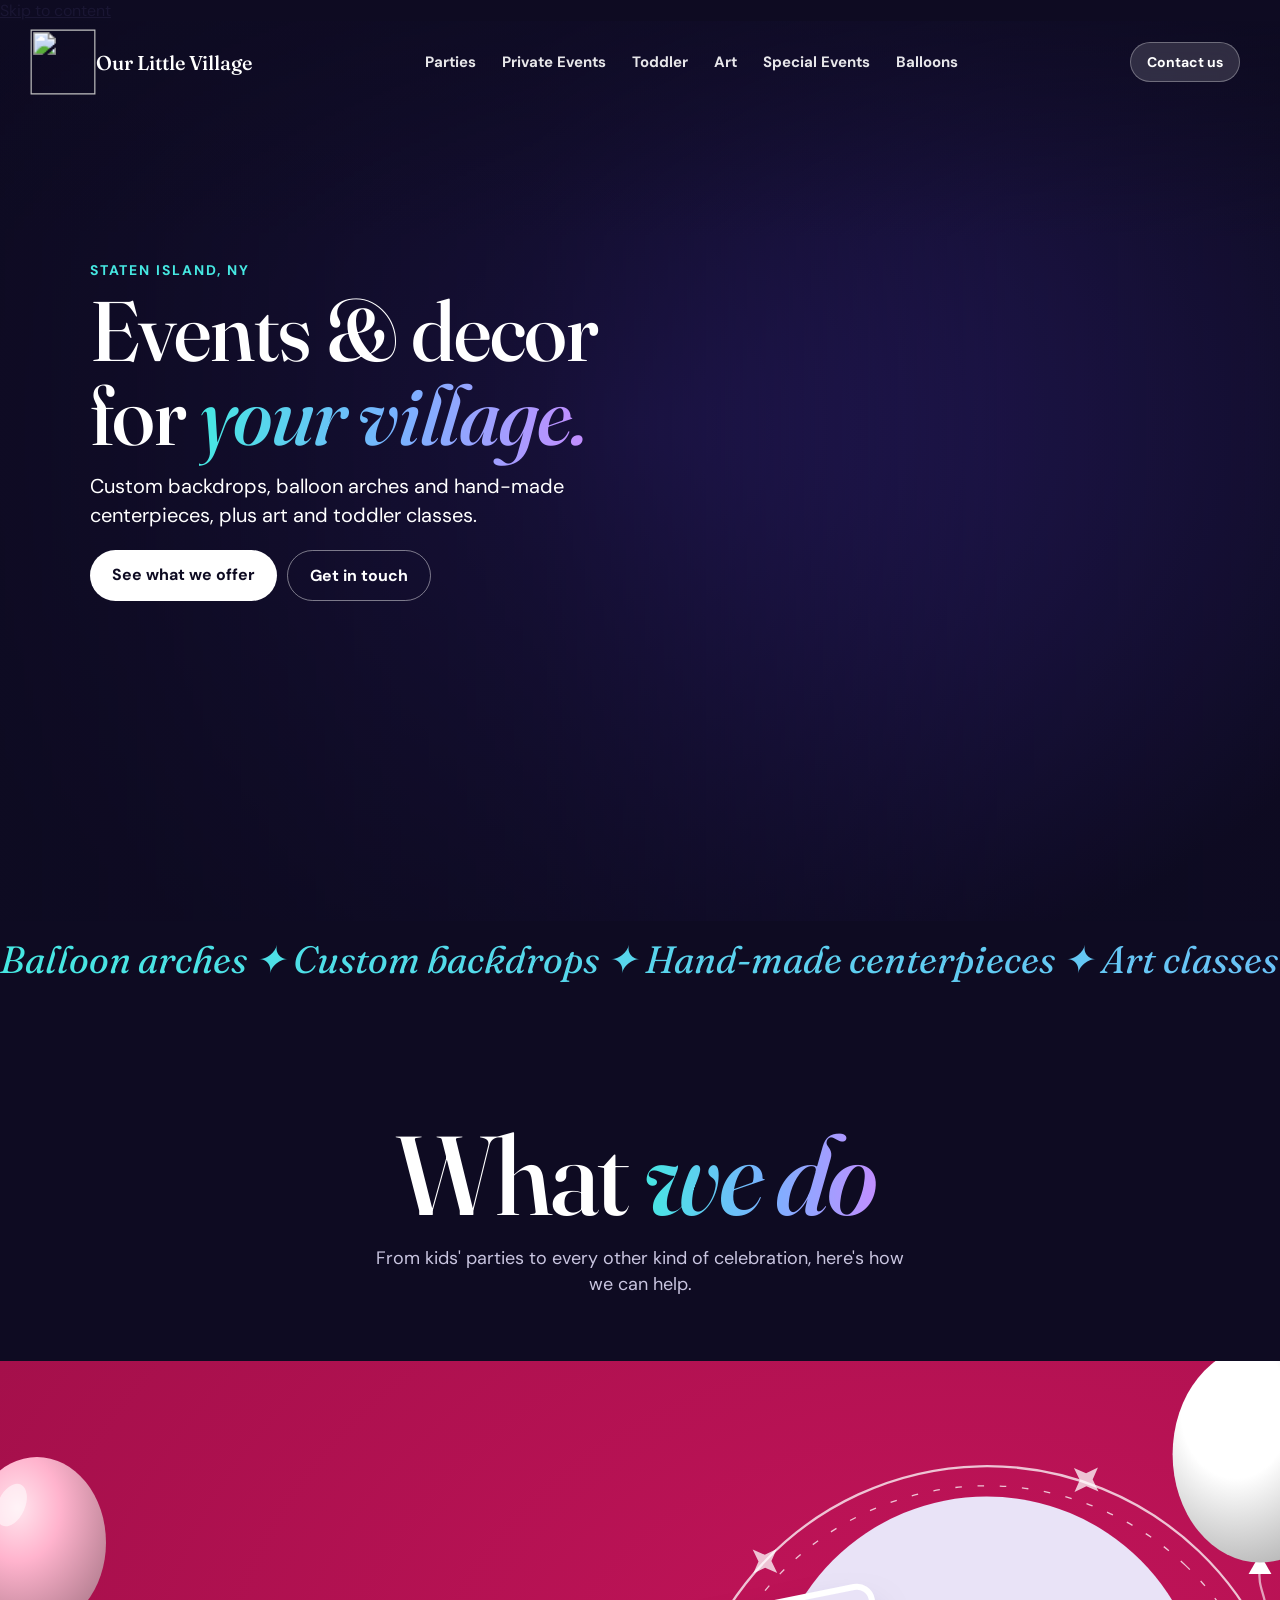
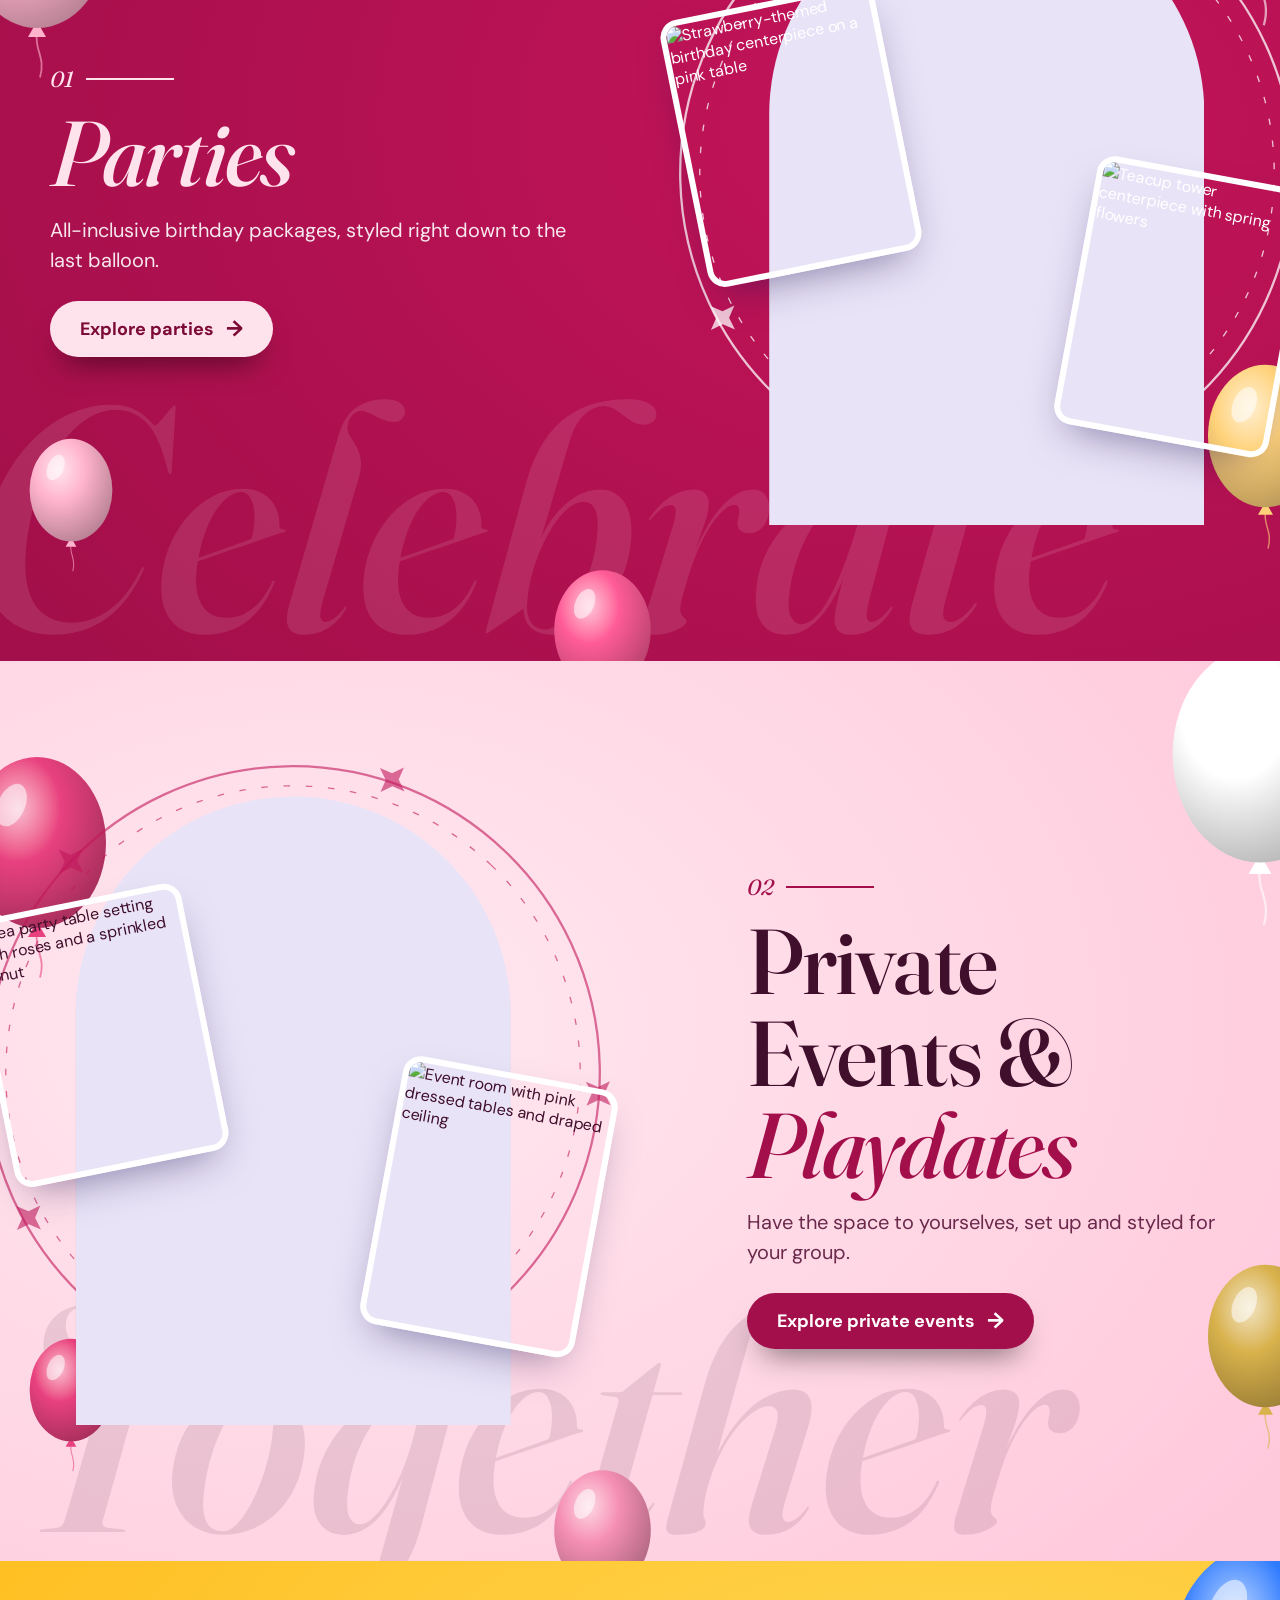
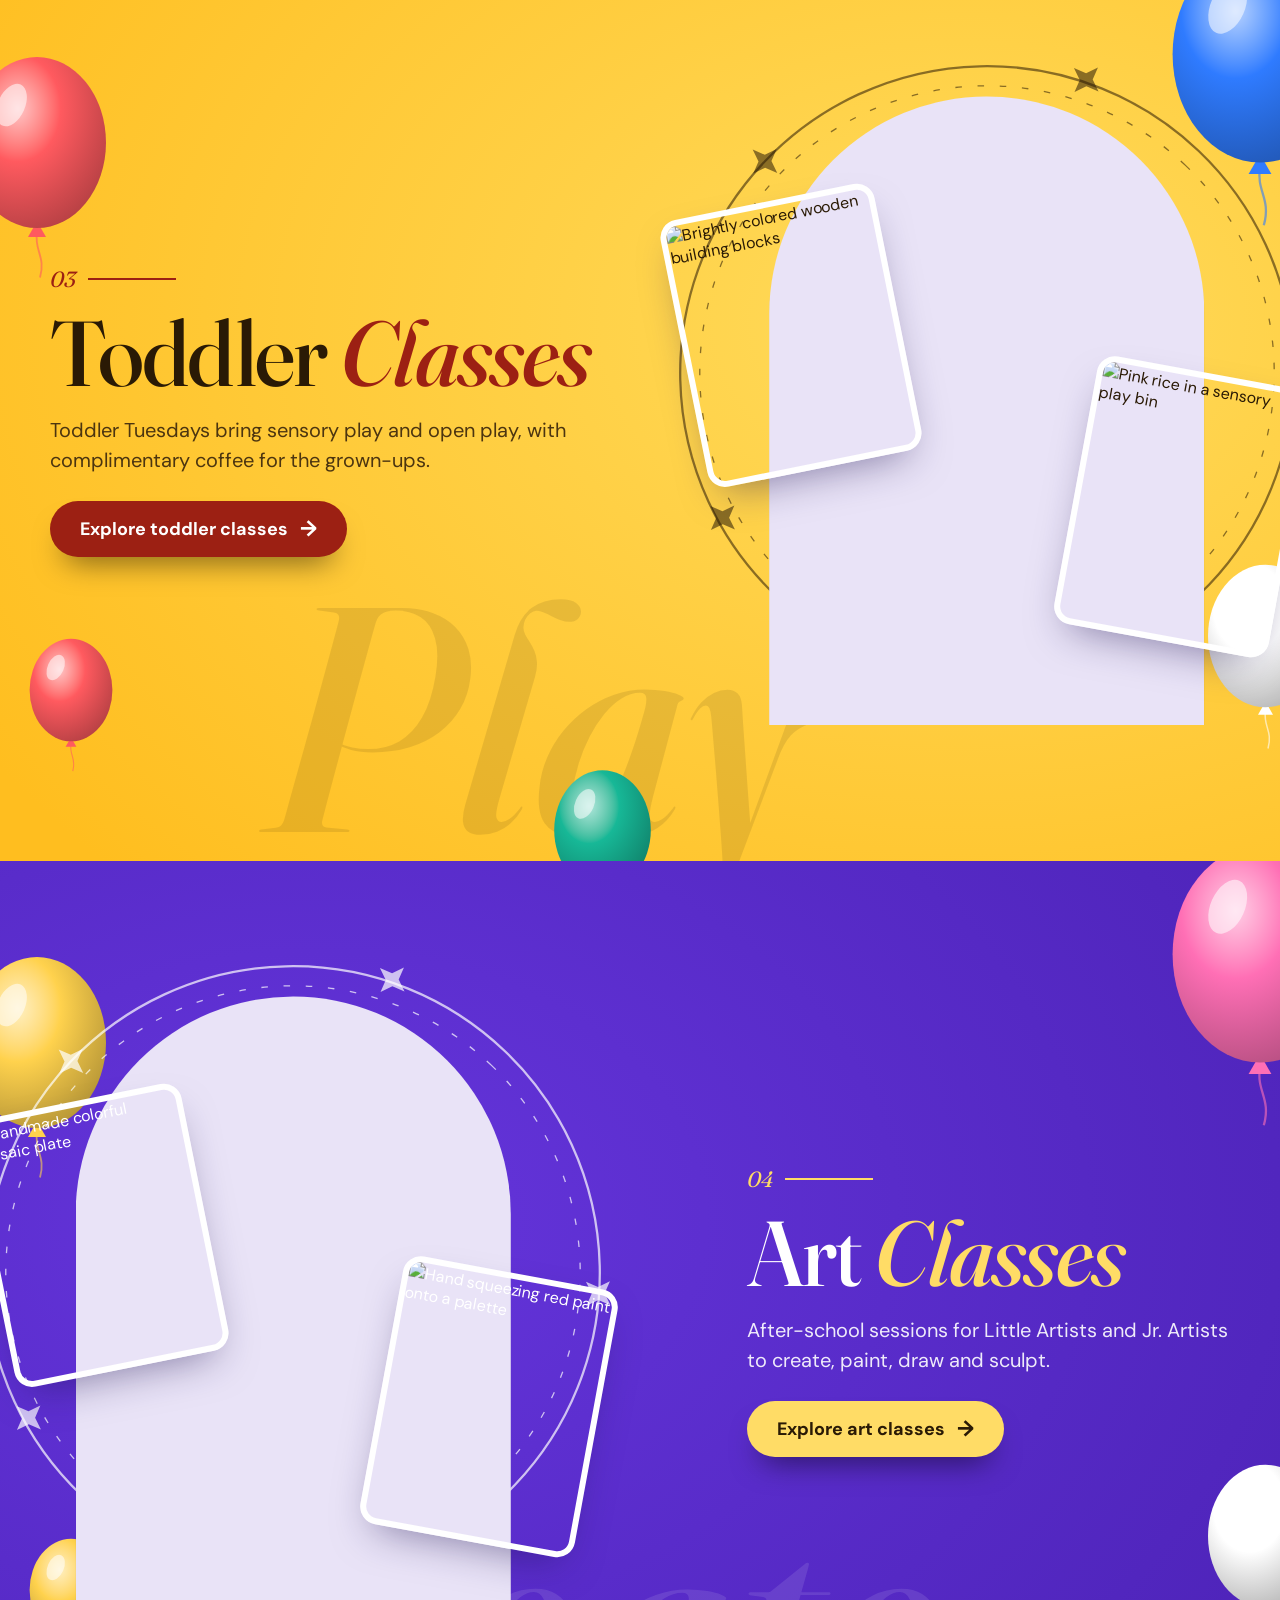
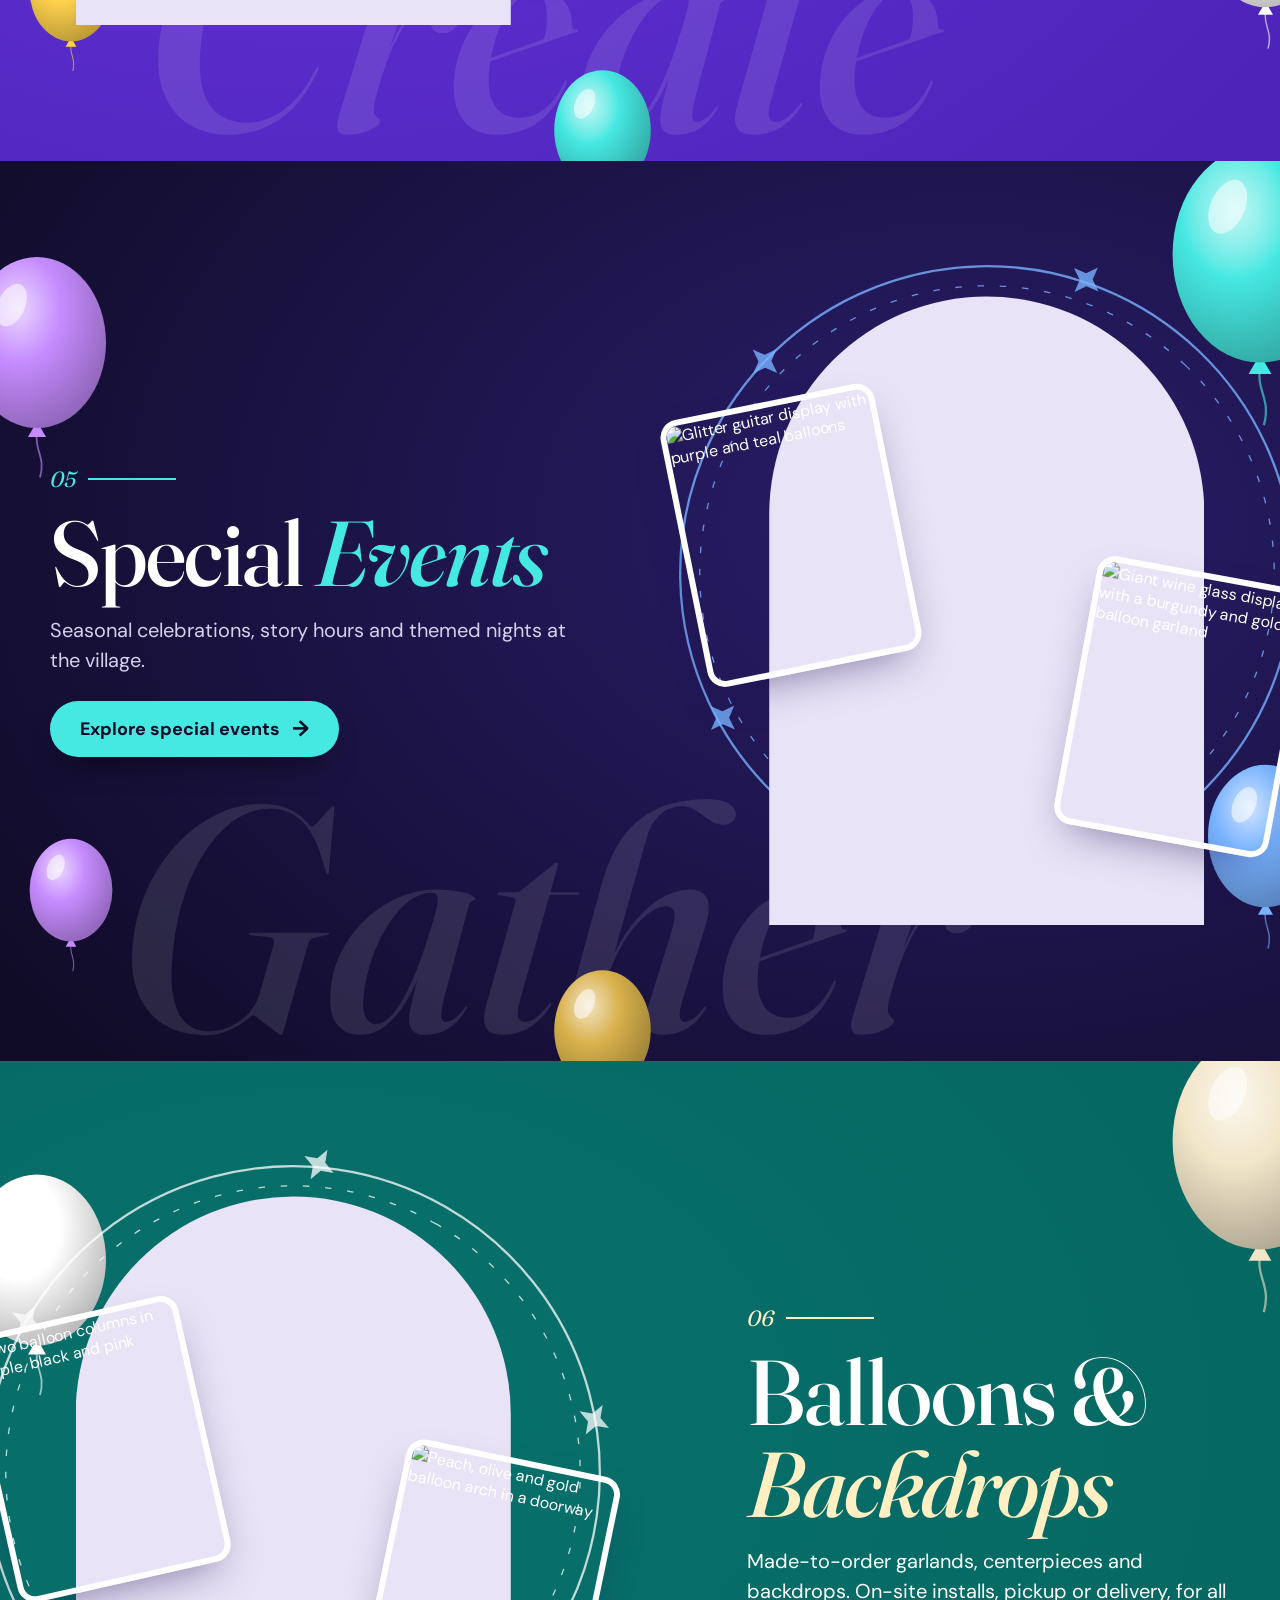
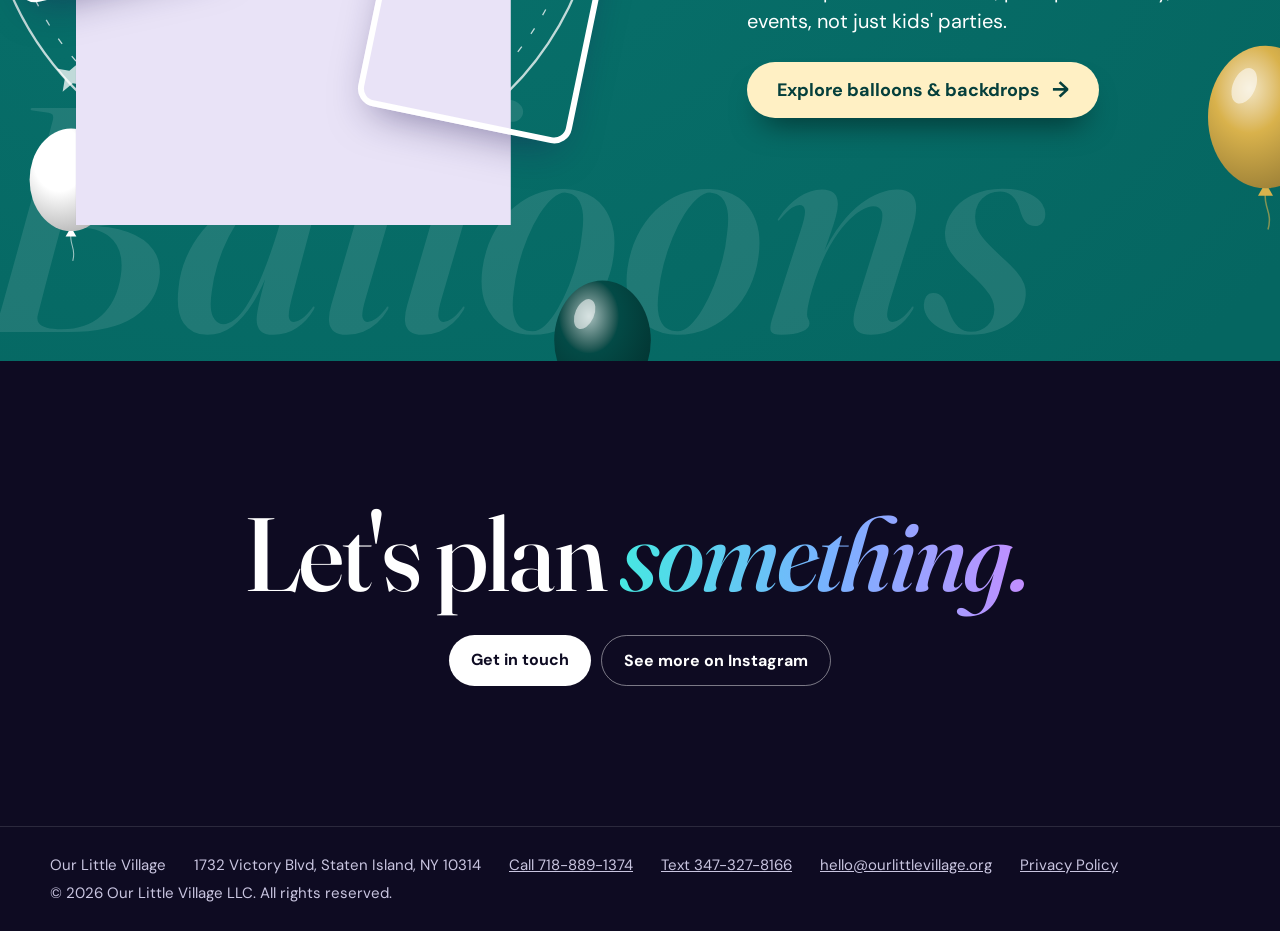
==== index.html @ 56aa709c "Add files via upload" ====
<!doctype html>
<html lang="en">
<head>
<meta charset="utf-8">
<meta name="robots" content="noindex, nofollow">
<meta name="viewport" content="width=device-width, initial-scale=1">
<title>Our Little Village | Events, Balloons &amp; Classes in Staten Island</title>
<meta name="description" content="Events and decor for your village: custom backdrops, balloon arches, hand-made centerpieces, plus art and toddler classes in Staten Island, NY.">
<link rel="preconnect" href="https://fonts.googleapis.com">
<link rel="preconnect" href="https://fonts.gstatic.com" crossorigin>
<link href="https://fonts.googleapis.com/css2?family=Fraunces:ital,opsz,wght,SOFT,WONK@0,9..144,300..800,0..100,0..1;1,9..144,300..800,0..100,0..1&family=DM+Sans:opsz,wght@9..40,400;9..40,500;9..40,700&display=swap" rel="stylesheet">
<link rel="preload" as="image" href="assets/slides/playroom.jpg">
<style>
:root{
  --ink:#0e0b22; --ink-2:#1b1540; --paper:#faf8ff; --text:#1a1633; --muted:#5d5878;
  --teal:#46e8e2; --blue:#78b2ff; --violet:#c68cff; --line:#e4dff2;
  --display:"Fraunces",Georgia,serif;
  --body:"DM Sans",system-ui,sans-serif;
  --grad:linear-gradient(90deg,var(--teal),var(--blue) 50%,var(--violet));
  --grad-deep:linear-gradient(90deg,#10a7a2,#3f78e0 50%,#8b46e8);
  --ease:cubic-bezier(.22,.8,.24,1);
}
*{box-sizing:border-box;margin:0}
html{scroll-behavior:smooth}
body{background:var(--ink);color:var(--text);font-family:var(--body);-webkit-font-smoothing:antialiased}
body.playing{overflow:hidden}
a{color:inherit}

.hero{position:relative;height:100svh;min-height:560px;overflow:hidden;background:radial-gradient(90% 90% at 50% 45%,#2a1d6b 0%,var(--ink) 72%);color:#fff}
.media{position:absolute;inset:0;overflow:hidden}
.media img,.media video{position:absolute;inset:0;width:100%;height:100%;object-fit:cover}
.media .slide{opacity:0;object-position:50% var(--pos,50%);transform:scale(1.02);transition:opacity 1.5s ease}
.media .slide.on{opacity:1}
.stage-site .slide.on,.stage-site .slide.out{animation:drift 9s ease-out forwards}
@keyframes drift{from{transform:scale(1.02)}to{transform:scale(1.1)}}
#film{transition:opacity 1.2s ease}
.stage-site #film{opacity:0}
.scrim{position:absolute;inset:0;opacity:0;transition:opacity 1.1s ease;background:linear-gradient(180deg,rgba(14,11,34,.45) 0%,rgba(14,11,34,.28) 34%,rgba(14,11,34,.92) 100%);pointer-events:none}

.name{position:absolute;inset:0;display:grid;place-items:center;text-align:center;padding:0 16px;font:italic 500 clamp(46px,12.5vw,112px)/1.02 var(--display);font-variation-settings:"SOFT" 0,"WONK" 1;text-shadow:0 4px 32px rgba(14,11,34,.65);pointer-events:none;transition:opacity .32s ease,filter .32s ease}
.name span{display:inline-block;opacity:0;transform:translateY(.22em);filter:blur(10px)}
.name b{font-weight:inherit;display:inline-block;white-space:nowrap;margin:0 .13em}
.stage-name .name span{opacity:1;transform:none;filter:blur(0);transition:opacity .34s ease,transform .5s var(--ease),filter .4s ease;transition-delay:calc(var(--i)*38ms)}

.nav{position:absolute;z-index:3;top:0;left:0;right:0;display:flex;align-items:center;justify-content:space-between;gap:16px;padding:14px 16px;opacity:0;transform:translateY(-14px);transition:opacity .8s ease .15s,transform .8s var(--ease) .15s}
.brand{display:flex;align-items:center;gap:10px;text-decoration:none;font:500 20px var(--display)}
.brand img{width:46px;height:46px;object-fit:contain;transform:scale(1.42)}
.nav ul{display:none;list-style:none;padding:0;gap:26px;font-weight:700;font-size:15px}
.nav li a{text-decoration:none;opacity:.9}
.nav li a:hover{opacity:1;color:var(--teal)}
.call{flex:none;padding:10px 16px;border-radius:999px;background:rgba(255,255,255,.14);border:1px solid rgba(255,255,255,.3);font-weight:700;font-size:14px;text-decoration:none;backdrop-filter:blur(8px)}

.nav-end{display:flex;gap:8px;align-items:center}
.menu summary{list-style:none;cursor:pointer;padding:10px 16px;border-radius:999px;border:1px solid rgba(255,255,255,.3);font-weight:700;font-size:14px;backdrop-filter:blur(8px)}
.menu summary::-webkit-details-marker{display:none}
.menu .panel{position:absolute;left:16px;right:16px;top:70px;display:grid;background:#191339;border:1px solid rgba(255,255,255,.16);border-radius:18px;padding:8px;box-shadow:0 24px 50px -18px #000}
.menu .panel a{padding:13px 14px;text-decoration:none;font:500 20px var(--display)}
.ch[data-clip=parties]{--morefg:#7c0a37}.ch[data-clip=private]{--morefg:#fff}.ch[data-clip=toddler]{--morefg:#fff}.ch[data-clip=art]{--morefg:#2a1a05}.ch[data-clip=special]{--morefg:#100c28}.ch[data-clip=balloons]{--morefg:#053f3c}
.ch-text>.more{display:inline-flex;align-items:center;gap:12px;margin-top:26px;padding:17px 30px;border-radius:999px;background:var(--em);color:var(--morefg);font:700 18px/1 var(--body);text-decoration:none;box-shadow:0 18px 30px -14px rgba(0,0,0,.55);transition:opacity .8s ease,transform 1s var(--ease),translate .3s var(--ease),box-shadow .3s ease}
.ch.in .ch-text>.more{transition-delay:.3s,.3s,0s,0s}
.more::after{content:"\2192";font-size:22px;line-height:1;transition:transform .3s var(--ease)}
.ch-text>.more:hover,.ch-text>.more:focus-visible{translate:0 -4px;box-shadow:0 26px 36px -14px rgba(0,0,0,.65)}
.more:hover::after,.more:focus-visible::after{transform:translateX(7px)}
.more:focus-visible{outline:3px solid var(--fg);outline-offset:3px}
@media (max-width:899px){.bal{scale:.62;transform-origin:top left}.bal.extra{display:none}}
.copy{position:absolute;z-index:2;left:16px;right:16px;bottom:max(66px,env(safe-area-inset-bottom));pointer-events:none}
.copy>*{opacity:0;transform:translateY(16px);filter:blur(14px)}
.eyebrow{font-weight:700;font-size:14px;letter-spacing:.14em;text-transform:uppercase;color:var(--teal)}
h1{font:500 clamp(46px,13vw,92px)/1 var(--display);font-variation-settings:"SOFT" 0,"WONK" 1;letter-spacing:-.015em;margin:10px 0 14px}
h1 em{font-style:italic;background:var(--grad);-webkit-background-clip:text;background-clip:text;color:transparent;padding-right:.08em}
.lede{font-size:18px;line-height:1.45;max-width:30em}
.cta{display:flex;flex-wrap:wrap;gap:10px;margin-top:20px}
.btn{display:inline-block;padding:14px 22px;border-radius:999px;font-weight:700;text-decoration:none;font-size:16px}
.btn.main{background:#fff;color:var(--ink)}
.btn.alt{border:1px solid rgba(255,255,255,.45)}

.skip{position:absolute;z-index:4;right:16px;bottom:18px;padding:9px 16px;border:1px solid rgba(255,255,255,.5);border-radius:999px;background:rgba(14,11,34,.45);color:#fff;font:700 13px var(--body);cursor:pointer;backdrop-filter:blur(8px);transition:opacity .4s}

.stage-site .scrim{opacity:1}
.stage-site .name{opacity:0;filter:blur(12px)}
.stage-site .nav{opacity:1;transform:none}
.stage-site .copy{pointer-events:auto}
.stage-site .copy>*{opacity:1;transform:none;filter:blur(0);transition:opacity .75s ease,transform .9s var(--ease),filter .8s ease}
.stage-site .copy>:nth-child(1){transition-delay:.25s}.stage-site .copy>:nth-child(2){transition-delay:.38s}
.stage-site .copy>:nth-child(3){transition-delay:.56s}.stage-site .copy>:nth-child(4){transition-delay:.7s}
.stage-site .skip{opacity:0;pointer-events:none}
.instant *{transition:none!important}

.offer{background:var(--ink);overflow:hidden}
.wrap{max-width:1180px;margin:0 auto}
.ticker{background:var(--ink);padding:16px 0;overflow:hidden;white-space:nowrap}
.ticker div{display:inline-block;font:italic 400 clamp(24px,3.4vw,38px)/1.2 var(--display);background:var(--grad);-webkit-background-clip:text;background-clip:text;color:transparent;animation:tick 34s linear infinite;padding-right:.1em}
@keyframes tick{to{transform:translateX(-50%)}}
.offer-head{padding:76px 16px 64px;text-align:center;color:#fff}
.offer-head h2{font:500 clamp(52px,10vw,112px)/1 var(--display);font-variation-settings:"SOFT" 0,"WONK" 1;letter-spacing:-.02em}
.offer-head h2 em{font-style:italic;background:var(--grad);-webkit-background-clip:text;background-clip:text;color:transparent;padding-right:.08em}
.offer-head p{margin:14px auto 0;color:#c9c5e0;font-size:18px;max-width:30em;line-height:1.45}

.ch{--p:0;position:relative;overflow:hidden;display:grid;gap:44px;align-items:center;padding:72px 16px 84px;background:var(--bg);color:var(--fg)}
.ch[data-clip=parties]{--bg:radial-gradient(90% 90% at 75% 40%,#c4145a 0%,#a30f4a 100%);--fg:#fff;--sub:rgba(255,255,255,.9);--em:#ffe3ec;--ring:rgba(255,255,255,.75)}
.ch[data-clip=private]{--bg:radial-gradient(90% 90% at 25% 40%,#ffe9f0 0%,#ffc9dc 100%);--fg:#3f0f2c;--sub:#6b2a4c;--em:#a30f4a;--ring:rgba(194,24,91,.6)}
.ch[data-clip=toddler]{--bg:radial-gradient(90% 90% at 75% 40%,#ffdb5c 0%,#ffbe1f 100%);--fg:#2a1a05;--sub:#4c3510;--em:#9c2013;--ring:rgba(42,26,5,.55)}
.ch[data-clip=art]{--bg:radial-gradient(90% 90% at 25% 40%,#6535dc 0%,#4d23b8 100%);--fg:#fff;--sub:rgba(255,255,255,.9);--em:#ffdc66;--ring:rgba(255,255,255,.7)}
.ch[data-clip=special]{--bg:radial-gradient(90% 90% at 75% 40%,#2a1d6b 0%,#100c28 100%);--fg:#fff;--sub:#d6d2ec;--em:#46e8e2;--ring:rgba(120,178,255,.8)}
.ch[data-clip=balloons]{--bg:radial-gradient(90% 90% at 25% 40%,#08716c 0%,#056661 100%);--fg:#fff;--sub:#fff;--em:#fff0c4;--ring:rgba(255,255,255,.75)}
.ghost{position:absolute;left:50%;top:84%;font:italic 500 clamp(130px,25vw,400px)/1 var(--display);font-variation-settings:"SOFT" 0,"WONK" 1;white-space:nowrap;color:var(--fg);opacity:.1;transform:translate(calc(-50% + var(--p)*16vw),-50%);pointer-events:none}
.bal{position:absolute;left:calc(var(--x)*1%);top:calc(var(--y)*1%);width:calc(var(--s)*1px);transform:translateY(calc(var(--p)*var(--v)*1px));pointer-events:none}
.bal svg{display:block;width:100%;overflow:visible;animation:bob 5.5s ease-in-out infinite alternate;animation-delay:var(--d)}
@keyframes bob{from{transform:translateY(-9px) rotate(-3deg)}to{transform:translateY(11px) rotate(3deg)}}
.ch-text,.ch-media{z-index:1}
.ch-text{position:relative}
.ch-text>*{opacity:0;transform:translateY(28px);transition:opacity .8s ease,transform 1s var(--ease)}
.ch-text>:nth-child(2){transition-delay:.1s}.ch-text>:nth-child(3){transition-delay:.2s}.ch-text>:nth-child(4){transition-delay:.3s}
.ch.in .ch-text>*{opacity:1;transform:none}
.num{display:flex;align-items:center;gap:12px;font:italic 400 22px var(--display);color:var(--em)}
.num::after{content:"";height:2px;width:0;background:var(--em);transition:width 1.1s var(--ease) .25s}
.ch.in .num::after{width:88px}
.ch h3{font:500 clamp(46px,7.4vw,92px)/1 var(--display);font-variation-settings:"SOFT" 0,"WONK" 1;letter-spacing:-.02em;margin:14px 0 16px}
.ch h3 em{font-style:italic;color:var(--em);padding-right:.08em}
.ch p{color:var(--sub);font-size:20px;line-height:1.5;max-width:26em}

.ch-media{position:relative;width:min(66vw,400px);aspect-ratio:9/13;margin:0 auto}
.orbit{color:var(--ring);position:absolute;left:50%;top:44%;width:150%;aspect-ratio:1;overflow:visible;opacity:0;transform:translate(-50%,-50%) rotate(calc(var(--p)*95deg));transition:opacity 1s ease .2s}
.ch.in .orbit{opacity:1}
.arch{position:absolute;inset:0;overflow:hidden;background:#e9e3f7;clip-path:inset(100% 0 0 0 round 999px 999px 0 0);transition:clip-path 1.15s var(--ease);box-shadow:0 30px 60px -28px rgba(50,30,120,.45)}
.ch.in .arch{clip-path:inset(0 0 0 0 round 999px 999px 0 0)}
.arch video{width:100%;height:100%;object-fit:cover;display:block;transform:scale(calc(1.1 + var(--p)*.08))}
.float{position:absolute;z-index:2;width:50%;aspect-ratio:4/5;object-fit:cover;border:6px solid #fff;border-radius:18px;box-shadow:0 18px 40px -16px rgba(30,20,80,.5);opacity:0;scale:.82;transition:opacity .7s ease .3s,scale .9s var(--ease) .3s}
.ch.in .float{opacity:1;scale:1}
.float.a{left:-20%;top:9%;transform:translateY(calc(var(--p)*-95px)) rotate(calc(-7deg + var(--p)*9deg))}
.float.b{right:-20%;bottom:5%;transform:translateY(calc(var(--p)*105px)) rotate(calc(6deg - var(--p)*9deg))}

.closing{background:var(--ink);color:#fff;text-align:center;padding:96px 16px}
.closing h2{font:500 clamp(48px,9vw,104px)/1.02 var(--display);font-variation-settings:"SOFT" 0,"WONK" 1;letter-spacing:-.02em}
.closing em{font-style:italic;background:var(--grad);-webkit-background-clip:text;background-clip:text;color:transparent;padding-right:.08em}
.closing .cta{justify-content:center;margin-top:28px}
footer{background:var(--ink);border-top:1px solid rgba(255,255,255,.12);color:#c9c5e0;padding:28px 16px;font-size:15px}
footer .wrap{display:flex;flex-wrap:wrap;gap:8px 28px}

@media (min-width:900px){
  .scrim{background:linear-gradient(180deg,rgba(14,11,34,.55) 0%,rgba(14,11,34,0) 24%),linear-gradient(90deg,rgba(14,11,34,.9) 0%,rgba(14,11,34,.68) 42%,rgba(14,11,34,.2) 78%,rgba(14,11,34,.12) 100%)}
  .nav{padding:18px 40px}
  .nav ul{display:flex}
  .menu{display:none}
  .copy{left:clamp(40px,7vw,120px);right:auto;bottom:auto;top:50%;margin-top:-210px;width:min(46vw,620px)}
  h1{font-size:clamp(64px,6.6vw,104px)}
  .lede{font-size:20px}
  .skip{right:32px;bottom:26px}
  .offer-head{padding-top:120px}
  .ch{grid-template-columns:1fr 1fr;gap:60px;padding:clamp(80px,11vh,130px) max(40px,calc((100vw - 1180px)/2));min-height:100vh}
  .ch:nth-of-type(even) .ch-media{order:-1;justify-self:start;margin-left:2vw;margin-right:0}
  .ch:nth-of-type(even) .ch-text{padding-left:6vw}
  .ch-media{width:min(34vw,480px);justify-self:end;margin-right:2vw;margin-left:0}
  .closing{padding:140px 40px}
  footer{padding:28px 40px}
}
@media (prefers-reduced-motion:reduce){
  html{scroll-behavior:auto}
  .ticker div{animation:none}
  .stage-site .slide.on,.stage-site .slide.out{animation:none}
  .bal svg{animation:none}
  .ch-text>*,.num::after,.orbit,.arch,.float{transition:none}
}
</style>
<link rel="stylesheet" href="assets/access.css">
</head>
<body class="playing">
<a class="skip-link" href="#content">Skip to content</a>
<section class="hero" id="top">
  <div class="media">
    <img class="slide on" style="--pos:44.6%" src="assets/slides/playroom.jpg" alt="The playroom at Our Little Village, with a painted sky mural, playhouse and green turf">
    <video id="film" muted playsinline preload="auto"></video>
  </div>
  <div class="scrim"></div>
  <div class="name" id="name" aria-hidden="true"></div>
  <nav class="nav" aria-label="Main">
    <a class="brand" href="#top"><img src="assets/logo.png" alt=""><span>Our Little Village</span></a>
    <ul>
      <li><a href="parties.html">Parties</a></li>
      <li><a href="private-events.html">Private Events</a></li>
      <li><a href="toddler-classes.html">Toddler</a></li>
      <li><a href="art-classes.html">Art</a></li>
      <li><a href="special-events.html">Special Events</a></li>
      <li><a href="balloons-backdrops.html">Balloons</a></li>
    </ul>
    <div class="nav-end">
      <details class="menu"><summary>Menu</summary><div class="panel"><a href="parties.html">Parties</a><a href="private-events.html">Private Events</a><a href="toddler-classes.html">Toddler</a><a href="art-classes.html">Art</a><a href="special-events.html">Special Events</a><a href="balloons-backdrops.html">Balloons</a><a href="contact.html">Contact</a></div></details>
      <a class="call" href="contact.html">Contact us</a>
    </div>
  </nav>
  <div class="copy" id="content" tabindex="-1">
    <p class="eyebrow">Staten Island, NY</p>
    <h1>Events &amp; decor for <em>your village.</em></h1>
    <p class="lede">Custom backdrops, balloon arches and hand-made centerpieces, plus art and toddler classes.</p>
    <div class="cta"><a class="btn main" href="#offer">See what we offer</a><a class="btn alt" href="contact.html">Get in touch</a></div>
  </div>
  <button class="skip" id="skip" type="button">Skip intro</button>
</section>

<main class="offer" id="offer">
  <div class="ticker" aria-hidden="true"><div>Balloon arches &#10022; Custom backdrops &#10022; Hand-made centerpieces &#10022; Art classes &#10022; Toddler classes &#10022; Parties &#10022; Balloon arches &#10022; Custom backdrops &#10022; Hand-made centerpieces &#10022; Art classes &#10022; Toddler classes &#10022; Parties &#10022;&nbsp;</div></div>
  <header class="offer-head"><h2>What <em>we do</em></h2><p>From kids' parties to every other kind of celebration, here's how we can help.</p></header>

  <article class="ch" data-clip="parties">
    <div class="ch-text"><span class="num">01</span><h3><em>Parties</em></h3><p>All-inclusive birthday packages, styled right down to the last balloon.</p><a class="more" href="parties.html">Explore parties</a></div>
    <div class="ch-media"><div class="arch"></div>
      <img class="float a" loading="lazy" src="assets/work/parties-a.jpg" alt="Strawberry-themed birthday centerpiece on a pink table">
      <img class="float b" loading="lazy" src="assets/work/parties-b.jpg" alt="Teacup tower centerpiece with spring flowers"></div>
  </article>
  <article class="ch" data-clip="private">
    <div class="ch-text"><span class="num">02</span><h3>Private Events &amp; <em>Playdates</em></h3><p>Have the space to yourselves, set up and styled for your group.</p><a class="more" href="private-events.html">Explore private events</a></div>
    <div class="ch-media"><div class="arch"></div>
      <img class="float a" loading="lazy" src="assets/work/private-a.jpg" alt="Tea party table setting with roses and a sprinkled donut">
      <img class="float b" loading="lazy" src="assets/work/private-b.jpg" alt="Event room with pink dressed tables and draped ceiling"></div>
  </article>
  <article class="ch" data-clip="toddler">
    <div class="ch-text"><span class="num">03</span><h3>Toddler <em>Classes</em></h3><p>Toddler Tuesdays bring sensory play and open play, with complimentary coffee for the grown-ups.</p><a class="more" href="toddler-classes.html">Explore toddler classes</a></div>
    <div class="ch-media"><div class="arch"></div>
      <img class="float a" loading="lazy" src="assets/work/toddler-a.jpg" alt="Brightly colored wooden building blocks">
      <img class="float b" loading="lazy" src="assets/work/toddler-b.jpg" alt="Pink rice in a sensory play bin"></div>
  </article>
  <article class="ch" data-clip="art">
    <div class="ch-text"><span class="num">04</span><h3>Art <em>Classes</em></h3><p>After-school sessions for Little Artists and Jr. Artists to create, paint, draw and sculpt.</p><a class="more" href="art-classes.html">Explore art classes</a></div>
    <div class="ch-media"><div class="arch"></div>
      <img class="float a" loading="lazy" src="assets/work/art-a.jpg" alt="Handmade colorful mosaic plate">
      <img class="float b" loading="lazy" src="assets/work/art-b.jpg" alt="Hand squeezing red paint onto a palette"></div>
  </article>
  <article class="ch" data-clip="special">
    <div class="ch-text"><span class="num">05</span><h3>Special <em>Events</em></h3><p>Seasonal celebrations, story hours and themed nights at the village.</p><a class="more" href="special-events.html">Explore special events</a></div>
    <div class="ch-media"><div class="arch"></div>
      <img class="float a" loading="lazy" src="assets/work/special-a.jpg" alt="Glitter guitar display with purple and teal balloons">
      <img class="float b" loading="lazy" src="assets/work/special-b.jpg" alt="Giant wine glass display with a burgundy and gold balloon garland"></div>
  </article>
  <article class="ch" data-clip="balloons">
    <div class="ch-text"><span class="num">06</span><h3>Balloons &amp; <em>Backdrops</em></h3><p>Made-to-order garlands, centerpieces and backdrops. On-site installs, pickup or delivery, for all events, not just kids' parties.</p><a class="more" href="balloons-backdrops.html">Explore balloons &amp; backdrops</a></div>
    <div class="ch-media"><div class="arch"></div>
      <img class="float a" loading="lazy" src="assets/work/balloons-a.jpg" alt="Two balloon columns in purple, black and pink">
      <img class="float b" loading="lazy" src="assets/work/balloons-b.jpg" alt="Peach, olive and gold balloon arch in a doorway"></div>
  </article>

  <section class="closing"><h2>Let's plan <em>something.</em></h2><div class="cta"><a class="btn main" href="contact.html">Get in touch</a><a class="btn alt" href="https://www.instagram.com/ourlittlevillage.llc/">See more on Instagram</a></div></section>
</main>
<footer><div class="wrap"><span>Our Little Village</span><span>1732 Victory Blvd, Staten Island, NY 10314</span><a href="tel:+17188891374">Call 718-889-1374</a><a href="sms:+13473278166">Text 347-327-8166</a><a href="mailto:hello@ourlittlevillage.org">hello@ourlittlevillage.org</a><a href="privacy.html">Privacy Policy</a><span>&copy; 2026 Our Little Village LLC. All rights reserved.</span></div></footer>

<script src="assets/motion.js"></script>
<script>
(function(){
  var NAME_AT = 10.9, SITE_AT = 12.6;   // seconds into the walkthrough
  var root = document.documentElement, body = document.body;
  var film = document.getElementById('film');
  var skip = document.getElementById('skip');
  var nameEl = document.getElementById('name');
  var finished = false, nameShown = false;

  var n = 0;
  nameEl.innerHTML = '<div>' + 'Our Little Village'.split(' ').map(function(word){
    return '<b>' + word.split('').map(function(ch){ return '<span style="--i:' + (n++) + '">' + ch + '</span>'; }).join('') + '</b>';
  }).join(' ') + '</div>';

  // After the walkthrough, her sharpest media rotates behind the headline so nothing sits as a frozen video frame.
  var SLIDES = [
    ['arch.jpg', 'Peach, olive and gold balloon arch', 50],
    ['wall.jpg', 'White balloon wall with a sequin backdrop', 44.6, 'phone'],
    ['columns.jpg', 'Two balloon columns in purple, black and pink', 50],
    ['wine.jpg', 'Giant wine glass display with a burgundy and gold balloon garland', 40]
  ].filter(function(s){ return s[3] !== 'phone' || window.matchMedia('(max-width:899px)').matches; });
  function startSlides(){
    if (window.matchMedia && matchMedia('(prefers-reduced-motion: reduce)').matches) return;
    var first = document.querySelector('.media .slide'), list = [first], at = 0;
    SLIDES.slice().reverse().forEach(function(s){
      var im = new Image();
      im.className = 'slide'; im.alt = s[1]; im.style.setProperty('--pos', s[2] + '%');
      im.src = 'assets/slides/' + s[0];
      first.insertAdjacentElement('afterend', im);
      list.splice(1, 0, im);
    });
    setInterval(function(){
      if (root.classList.contains('motion-paused')) return;
      var cur = list[at], next = list[(at + 1) % list.length];
      if (!next.complete || !next.naturalWidth) return;
      cur.classList.remove('on'); cur.classList.add('out');
      next.classList.remove('out'); next.classList.add('on');
      setTimeout(function(){ cur.classList.remove('out'); }, 1700);
      at = (at + 1) % list.length;
    }, 5200);
  }

  function seen(){ try { return sessionStorage.getItem('olv-intro') === '1'; } catch (e) { return false; } }
  function remember(){ try { sessionStorage.setItem('olv-intro', '1'); } catch (e) {} }

  function showSite(instant){
    if (finished) return;
    finished = true;
    remember();
    if (instant) root.classList.add('instant');
    root.classList.add('stage-site');
    body.classList.remove('playing');
    startSlides();
    if (instant) { film.remove(); requestAnimationFrame(function(){ requestAnimationFrame(function(){ root.classList.remove('instant'); }); }); }
  }

  var reduced = window.matchMedia && matchMedia('(prefers-reduced-motion: reduce)').matches;
  var replay = /[?&]intro\b/.test(location.search);
  if (reduced || root.classList.contains('motion-paused') || (seen() && !replay)) { showSite(true); return; }

  film.addEventListener('timeupdate', tick);
  function tick(){
    if (!nameShown && film.currentTime >= NAME_AT) { nameShown = true; root.classList.add('stage-name'); }
    if (film.currentTime >= SITE_AT) showSite(false);
  }
  (function loop(){ if (finished) return; tick(); requestAnimationFrame(loop); })();

  film.addEventListener('ended', function(){ showSite(false); });
  film.addEventListener('error', function(){ showSite(true); });
  skip.addEventListener('click', function(){ film.pause(); showSite(true); });
  document.querySelector('.skip-link').addEventListener('click', function(){ if (!finished) { film.pause(); showSite(true); } });

  film.src = window.matchMedia('(min-width:900px)').matches ? 'assets/hero-wide.mp4' : 'assets/hero.mp4';
  var started = film.play();
  if (started && started.catch) started.catch(function(){ showSite(true); });
})();
</script>
<script>
(function(){
  var chapters = [].slice.call(document.querySelectorAll('.ch'));
  var reduced = window.matchMedia && matchMedia('(prefers-reduced-motion: reduce)').matches;
  var STARS = [[50,3],[93,30],[80,86],[18,83],[6,36]];
  // left %, top %, size px, scroll speed, bob delay, hide on phones
  var SPOTS = [[-3,4,150,-120,0,1],[91,3,190,90,-2.1],[43,86,105,-70,-3.4,1],[94,74,125,130,-1.2],[2,79,90,70,-4.2,1]];
  var PANELS = {
    parties: {word:'Celebrate', colors:['#ffb3cd','#ffffff','#ff5c97','#ffd27a']},
    'private': {word:'Together', colors:['#e8417f','#ffffff','#f58fb4','#d9b24c']},
    toddler: {word:'Play', colors:['#ff5a5f','#2f7bff','#17b897','#ffffff']},
    art: {word:'Create', colors:['#ffd24d','#ff6fb5','#46e8e2','#ffffff']},
    special: {word:'Gather', colors:['#c68cff','#46e8e2','#d9b24c','#78b2ff']},
    balloons: {word:'Balloons', colors:['#ffffff','#f2e6c9','#034a46','#d9b24c']}
  };

  chapters.forEach(function(ch, n){
    var media = ch.querySelector('.ch-media');
    var svg = '<svg class="orbit" viewBox="0 0 100 100" aria-hidden="true">' +
      '<circle cx="50" cy="50" r="47" fill="none" stroke="currentColor" stroke-width=".35"/><circle cx="50" cy="50" r="44" fill="none" stroke="currentColor" stroke-width=".2" stroke-dasharray="1 2.4"/>' +
      STARS.map(function(s){ return '<path transform="translate(' + s[0] + ' ' + s[1] + ')" d="M0-2.6.7-.7 2.6 0 .7.7 0 2.6-.7.7-2.6 0-.7-.7Z" fill="currentColor"/>'; }).join('') + '</svg>';
    media.insertAdjacentHTML('afterbegin', svg);
    var clip = ch.getAttribute('data-clip'), arch = ch.querySelector('.arch');

    var look = PANELS[clip];
    var decor = '<div class="ghost" aria-hidden="true">' + look.word + '</div>';
    SPOTS.forEach(function(b, k){
      var c = look.colors[k % look.colors.length], gid = 'bal' + n + k;
      decor += '<div class="bal' + (b[5] ? ' extra' : '') + '" aria-hidden="true" style="--x:' + b[0] + ';--y:' + b[1] + ';--s:' + b[2] + ';--v:' + b[3] + ';--d:' + b[4] + 's">' +
        '<svg viewBox="0 0 100 150"><defs><radialGradient id="' + gid + '" cx=".36" cy=".3" r=".82"><stop offset="0" style="stop-color:color-mix(in srgb,' + c + ' 35%,#fff)"/><stop offset=".38" style="stop-color:' + c + '"/><stop offset="1" style="stop-color:color-mix(in srgb,' + c + ' 68%,#000)"/></radialGradient></defs>' +
        '<path d="M50 118c-2 12 6 16 2 30" fill="none" stroke="' + c + '" stroke-opacity=".6" stroke-width="1.2"/><path d="M44 121h12l-4-7h-4Z" fill="' + c + '"/>' +
        '<ellipse cx="50" cy="58" rx="46" ry="57" fill="url(#' + gid + ')"/><ellipse cx="33" cy="33" rx="9" ry="15" transform="rotate(24 33 33)" fill="#fff" opacity=".55"/></svg></div>';
    });
    ch.insertAdjacentHTML('afterbegin', decor);
    var v = document.createElement('video');
    v.muted = true; v.loop = true; v.playsInline = true; v.preload = 'none';
    v.setAttribute('muted', ''); v.setAttribute('playsinline', ''); v.setAttribute('aria-hidden', 'true');
    v.poster = 'assets/work/' + clip + '.jpg';
    v.dataset.src = 'assets/work/' + clip + '.mp4';
    arch.appendChild(v);
  });

  if (!('IntersectionObserver' in window)) {
    chapters.forEach(function(c){ c.classList.add('in'); });
  } else {
    var reveal = new IntersectionObserver(function(entries){
      entries.forEach(function(e){ if (e.isIntersecting) { e.target.classList.add('in'); reveal.unobserve(e.target); } });
    }, { threshold: .22 });
    var player = new IntersectionObserver(function(entries){
      entries.forEach(function(e){
        var v = e.target.querySelector('video');
        if (!v || reduced) return;
        if (e.isIntersecting) {
          if (!v.getAttribute('src')) v.src = v.dataset.src;
          var p = v.play(); if (p && p.catch) p.catch(function(){});
        } else { v.pause(); }
      });
    }, { rootMargin: '160px 0px' });
    chapters.forEach(function(c){ reveal.observe(c); player.observe(c); });
  }

  if (reduced) return;
  var queued = false;
  function update(){
    queued = false;
    var vh = window.innerHeight;
    chapters.forEach(function(c){
      var r = c.getBoundingClientRect();
      if (r.bottom < -vh * .3 || r.top > vh * 1.3) return;
      var p = Math.max(-1, Math.min(1, (r.top + r.height / 2 - vh / 2) / vh));
      c.style.setProperty('--p', p.toFixed(3));
    });
  }
  function ask(){ if (!queued) { queued = true; requestAnimationFrame(update); } }
  window.addEventListener('scroll', ask, { passive: true });
  window.addEventListener('resize', ask);
  update();
})();
</script>
</body>
</html>
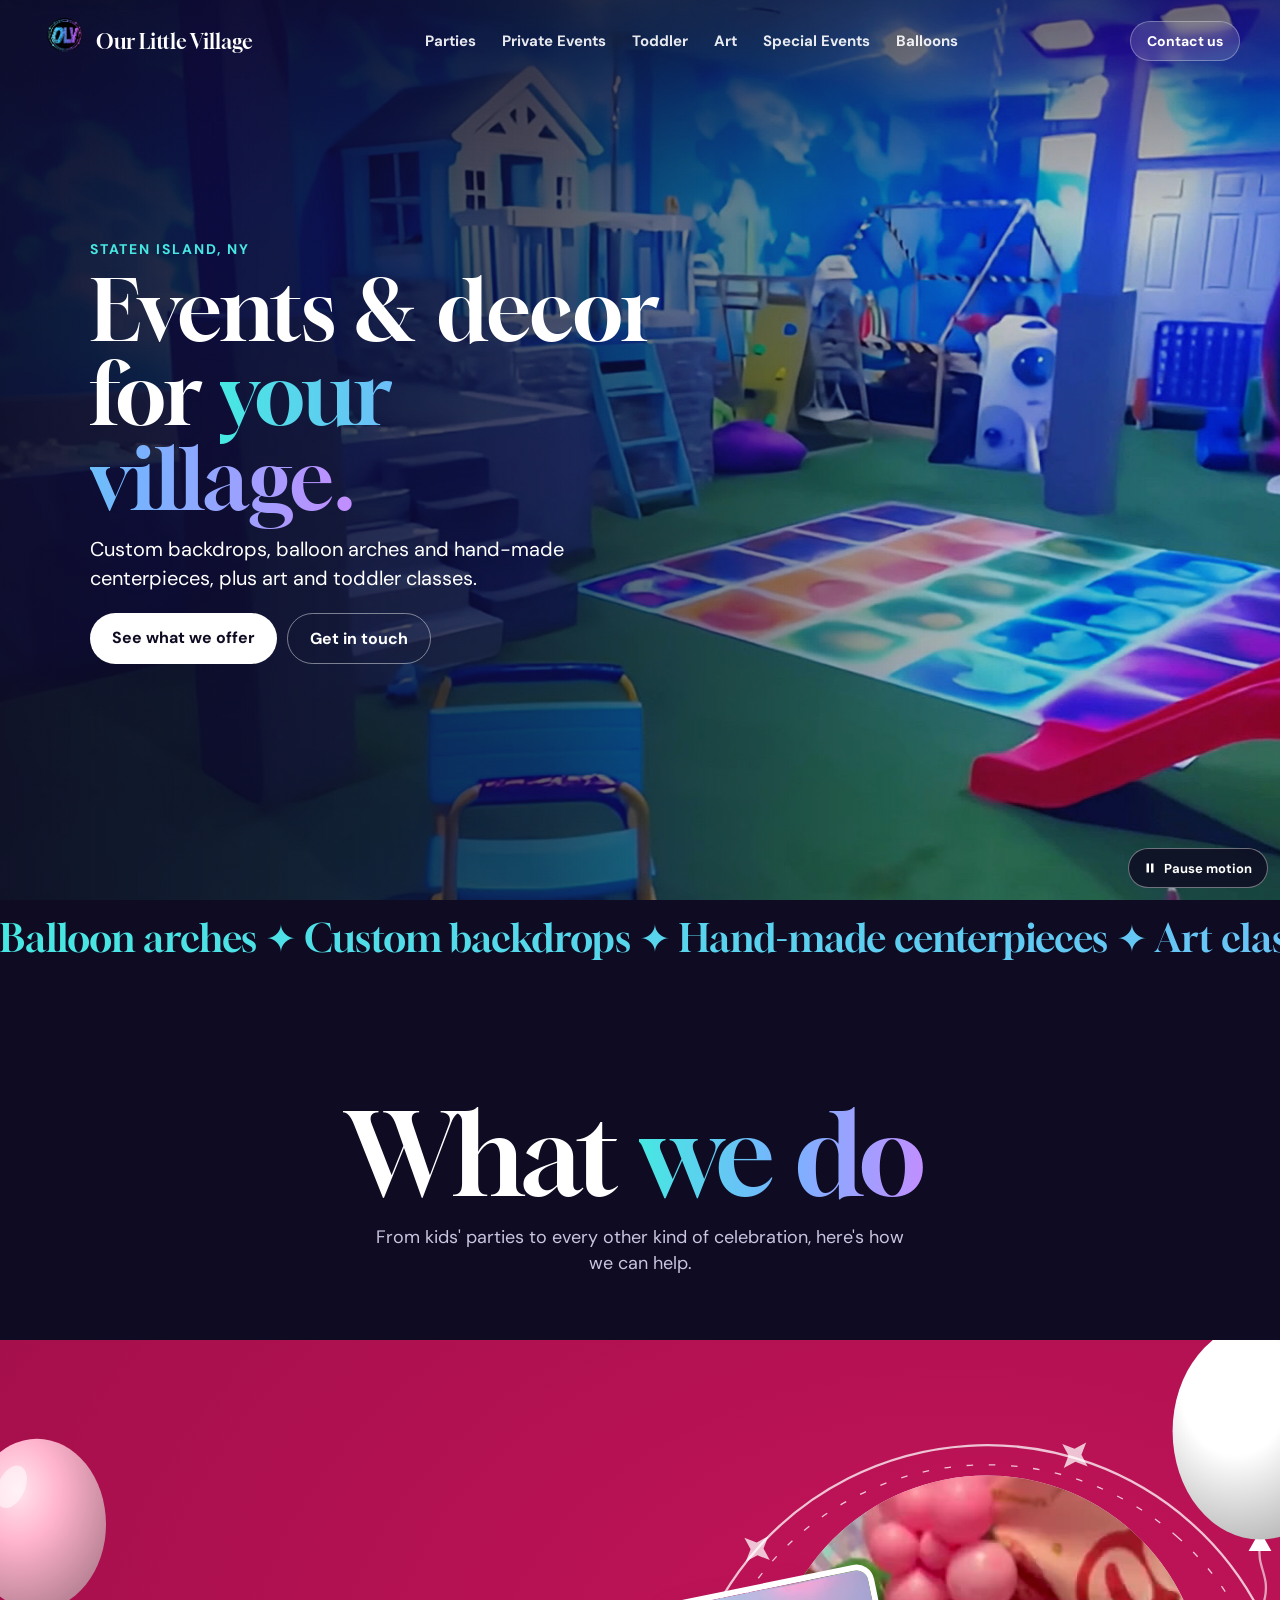
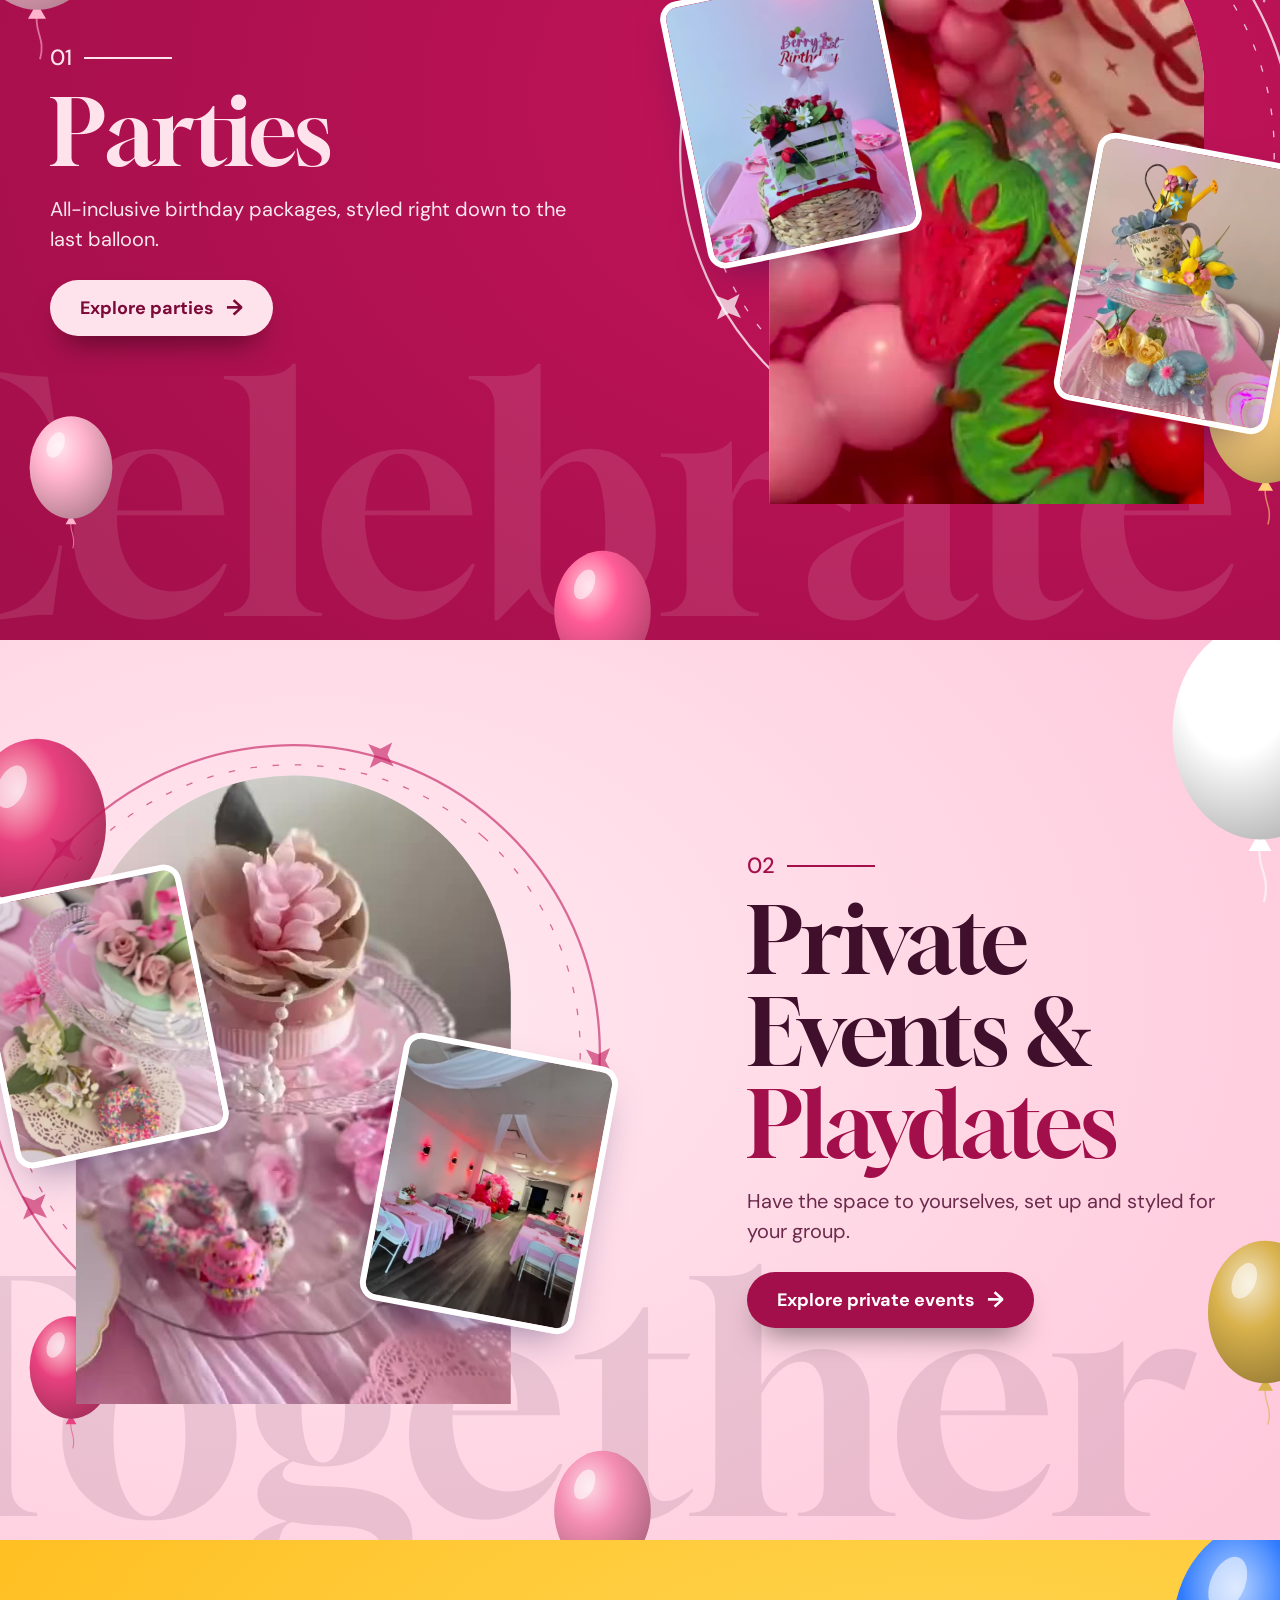
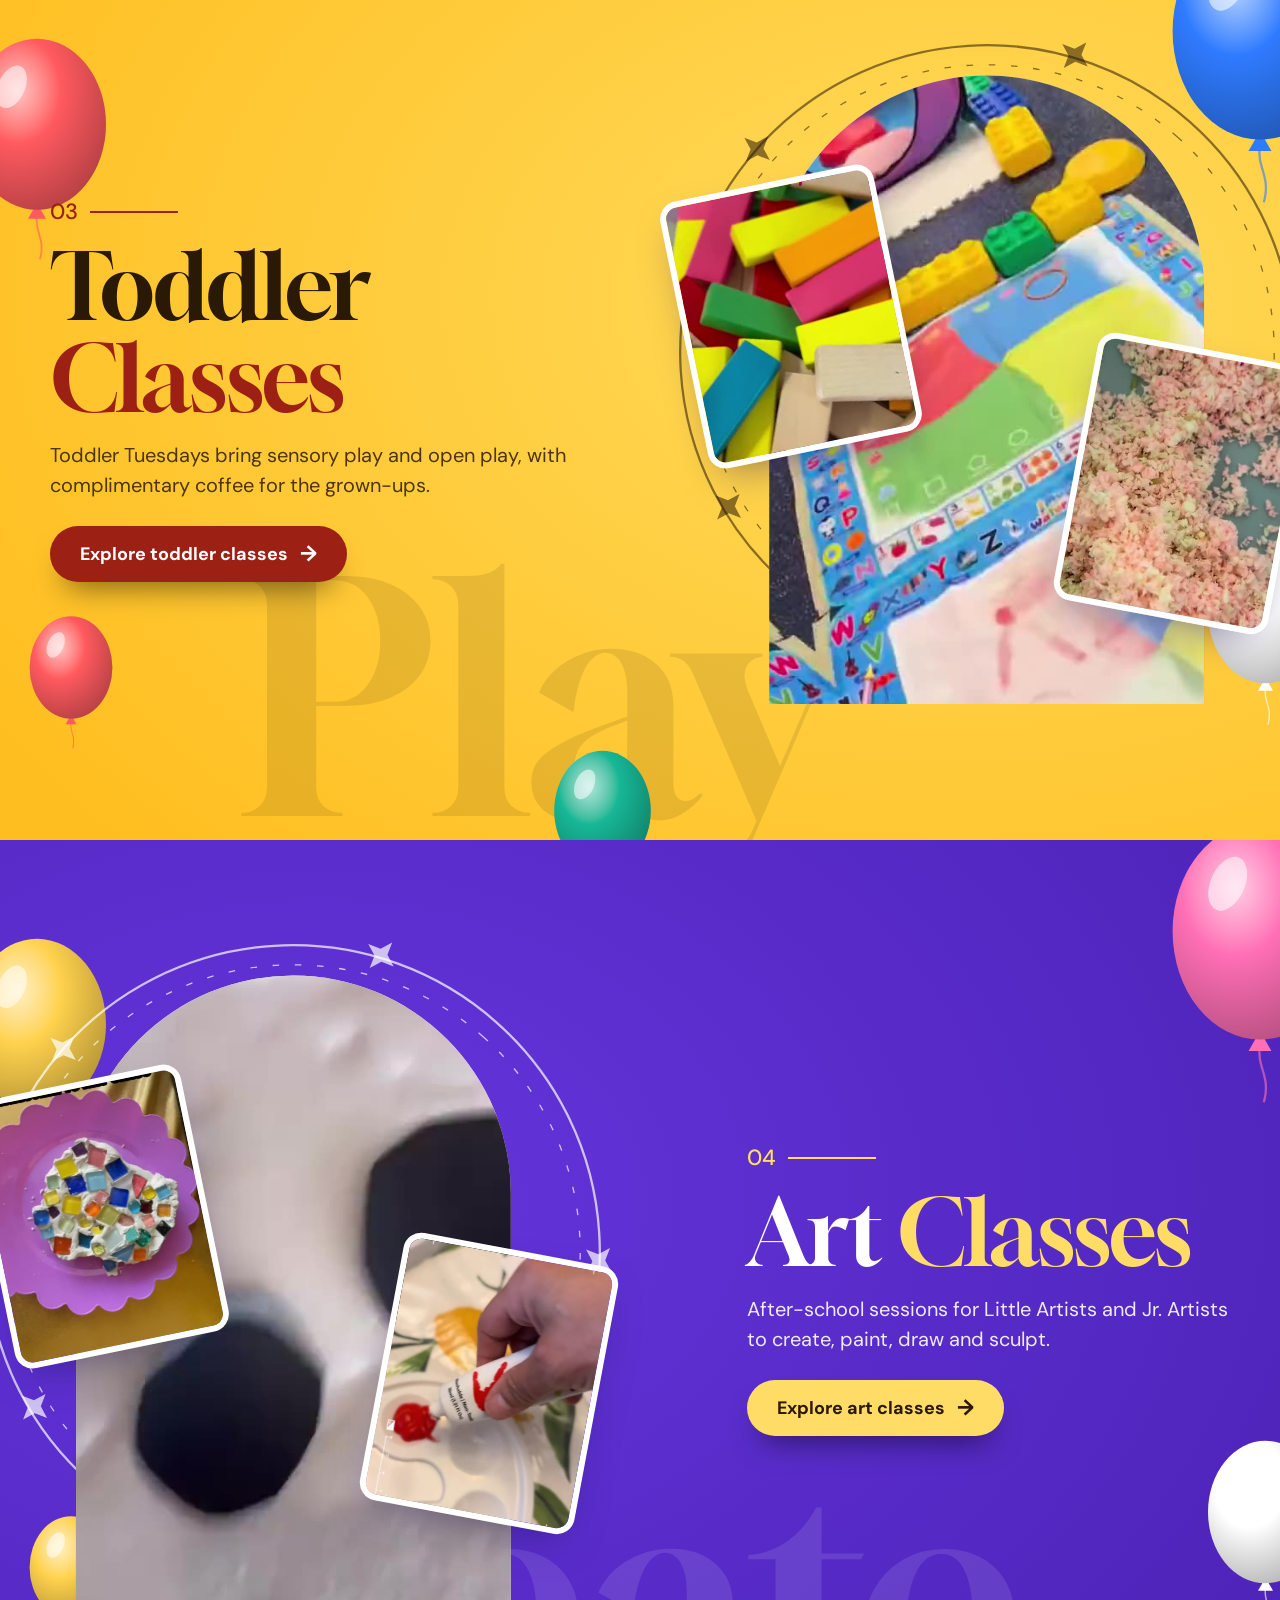
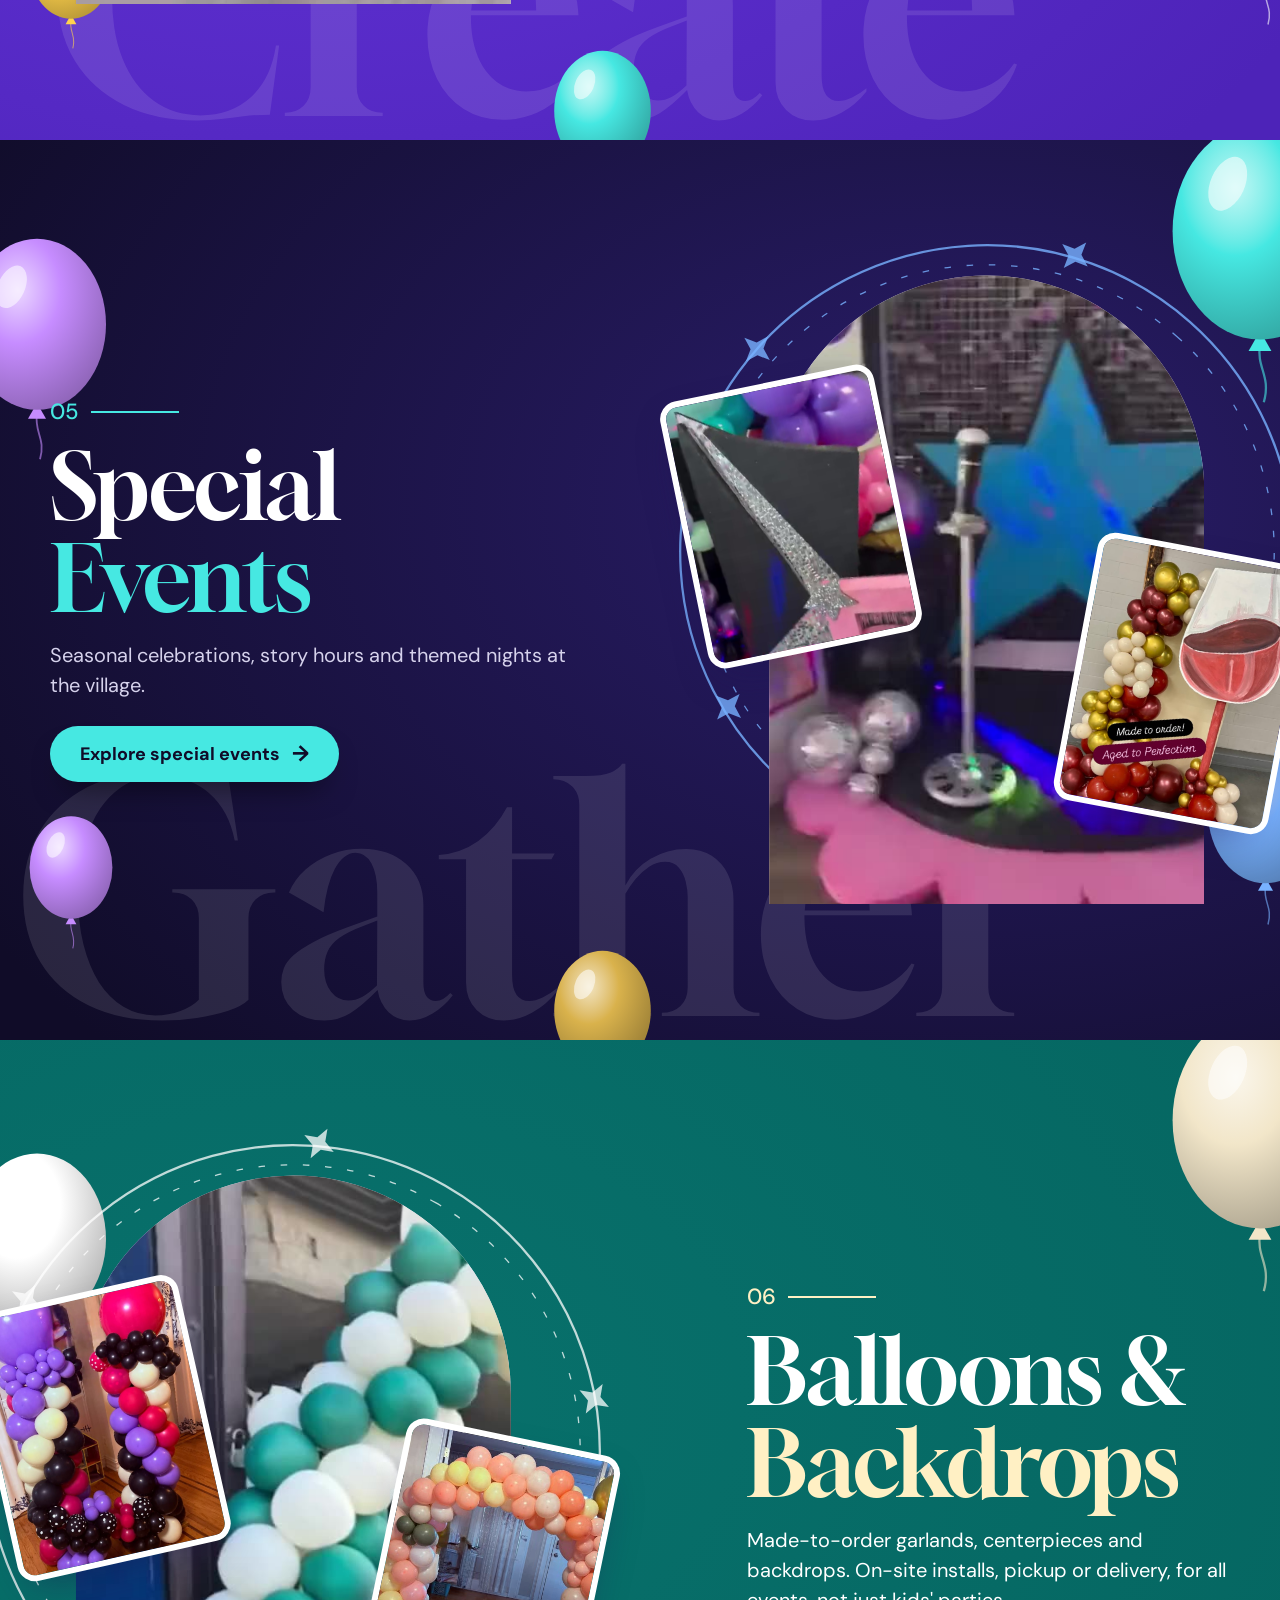
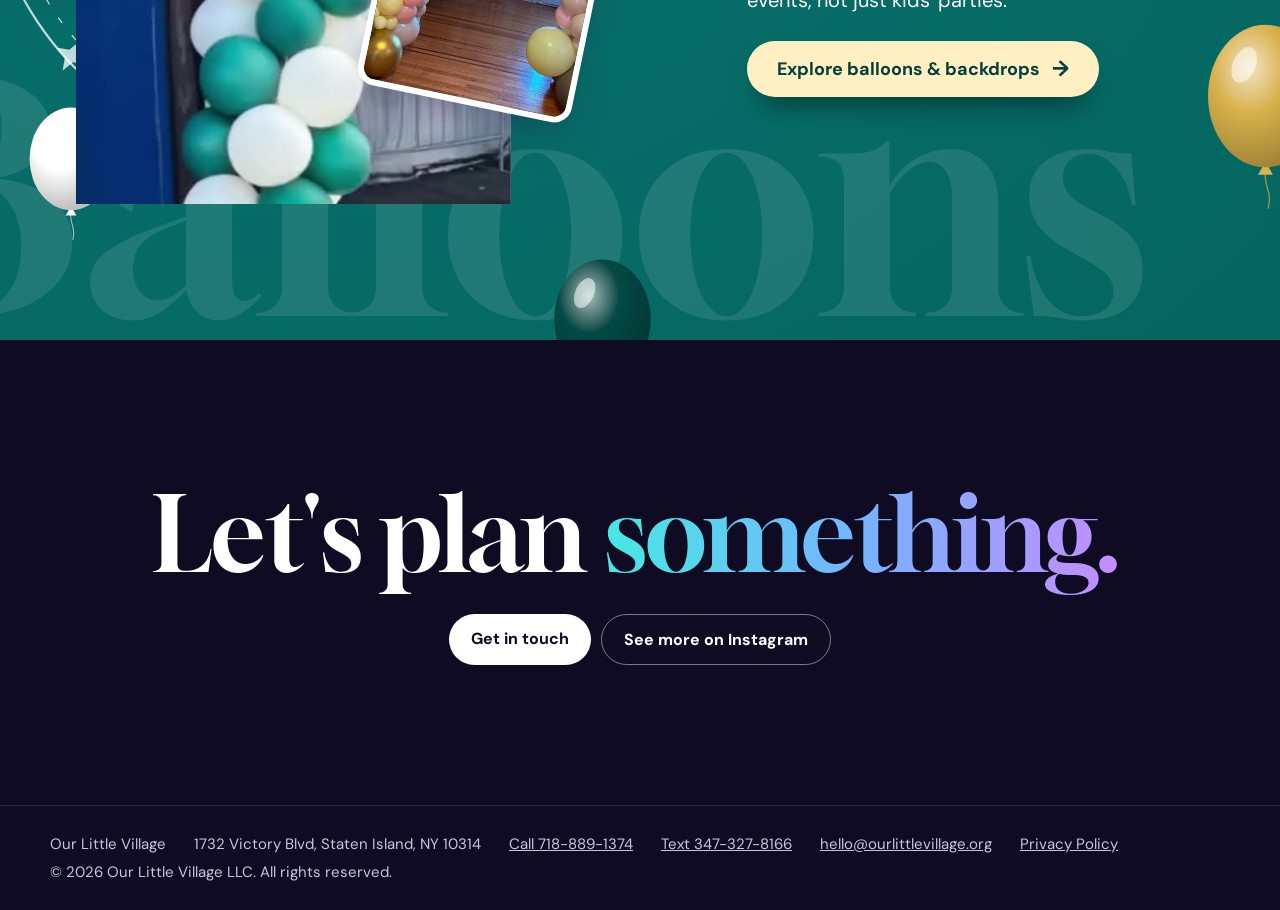
==== commit 153650ed: "Add files via upload" ====
--- a/index.html
+++ b/index.html
@@ -8,13 +8,13 @@
 <meta name="description" content="Events and decor for your village: custom backdrops, balloon arches, hand-made centerpieces, plus art and toddler classes in Staten Island, NY.">
 <link rel="preconnect" href="https://fonts.googleapis.com">
 <link rel="preconnect" href="https://fonts.gstatic.com" crossorigin>
-<link href="https://fonts.googleapis.com/css2?family=Fraunces:ital,opsz,wght,SOFT,WONK@0,9..144,300..800,0..100,0..1;1,9..144,300..800,0..100,0..1&family=DM+Sans:opsz,wght@9..40,400;9..40,500;9..40,700&display=swap" rel="stylesheet">
+<link href="https://fonts.googleapis.com/css2?family=DM+Sans:opsz,wght@9..40,400;9..40,500;9..40,700&family=Gloock&display=swap" rel="stylesheet">
 <link rel="preload" as="image" href="assets/slides/playroom.jpg">
 <style>
 :root{
   --ink:#0e0b22; --ink-2:#1b1540; --paper:#faf8ff; --text:#1a1633; --muted:#5d5878;
   --teal:#46e8e2; --blue:#78b2ff; --violet:#c68cff; --line:#e4dff2;
-  --display:"Fraunces",Georgia,serif;
+  --display:"Gloock",Georgia,serif;
   --body:"DM Sans",system-ui,sans-serif;
   --grad:linear-gradient(90deg,var(--teal),var(--blue) 50%,var(--violet));
   --grad-deep:linear-gradient(90deg,#10a7a2,#3f78e0 50%,#8b46e8);
@@ -37,13 +37,13 @@
 .stage-site #film{opacity:0}
 .scrim{position:absolute;inset:0;opacity:0;transition:opacity 1.1s ease;background:linear-gradient(180deg,rgba(14,11,34,.45) 0%,rgba(14,11,34,.28) 34%,rgba(14,11,34,.92) 100%);pointer-events:none}
 
-.name{position:absolute;inset:0;display:grid;place-items:center;text-align:center;padding:0 16px;font:italic 500 clamp(46px,12.5vw,112px)/1.02 var(--display);font-variation-settings:"SOFT" 0,"WONK" 1;text-shadow:0 4px 32px rgba(14,11,34,.65);pointer-events:none;transition:opacity .32s ease,filter .32s ease}
+.name{position:absolute;inset:0;display:grid;place-items:center;text-align:center;padding:0 16px;font:400 clamp(46px,12.5vw,112px)/1.02 var(--display);text-shadow:0 4px 32px rgba(14,11,34,.65);pointer-events:none;transition:opacity .32s ease,filter .32s ease}
 .name span{display:inline-block;opacity:0;transform:translateY(.22em);filter:blur(10px)}
 .name b{font-weight:inherit;display:inline-block;white-space:nowrap;margin:0 .13em}
 .stage-name .name span{opacity:1;transform:none;filter:blur(0);transition:opacity .34s ease,transform .5s var(--ease),filter .4s ease;transition-delay:calc(var(--i)*38ms)}
 
 .nav{position:absolute;z-index:3;top:0;left:0;right:0;display:flex;align-items:center;justify-content:space-between;gap:16px;padding:14px 16px;opacity:0;transform:translateY(-14px);transition:opacity .8s ease .15s,transform .8s var(--ease) .15s}
-.brand{display:flex;align-items:center;gap:10px;text-decoration:none;font:500 20px var(--display)}
+.brand{display:flex;align-items:center;gap:10px;text-decoration:none;font:400 20px var(--display)}
 .brand img{width:46px;height:46px;object-fit:contain;transform:scale(1.42)}
 .nav ul{display:none;list-style:none;padding:0;gap:26px;font-weight:700;font-size:15px}
 .nav li a{text-decoration:none;opacity:.9}
@@ -54,7 +54,7 @@
 .menu summary{list-style:none;cursor:pointer;padding:10px 16px;border-radius:999px;border:1px solid rgba(255,255,255,.3);font-weight:700;font-size:14px;backdrop-filter:blur(8px)}
 .menu summary::-webkit-details-marker{display:none}
 .menu .panel{position:absolute;left:16px;right:16px;top:70px;display:grid;background:#191339;border:1px solid rgba(255,255,255,.16);border-radius:18px;padding:8px;box-shadow:0 24px 50px -18px #000}
-.menu .panel a{padding:13px 14px;text-decoration:none;font:500 20px var(--display)}
+.menu .panel a{padding:13px 14px;text-decoration:none;font:400 20px var(--display)}
 .ch[data-clip=parties]{--morefg:#7c0a37}.ch[data-clip=private]{--morefg:#fff}.ch[data-clip=toddler]{--morefg:#fff}.ch[data-clip=art]{--morefg:#2a1a05}.ch[data-clip=special]{--morefg:#100c28}.ch[data-clip=balloons]{--morefg:#053f3c}
 .ch-text>.more{display:inline-flex;align-items:center;gap:12px;margin-top:26px;padding:17px 30px;border-radius:999px;background:var(--em);color:var(--morefg);font:700 18px/1 var(--body);text-decoration:none;box-shadow:0 18px 30px -14px rgba(0,0,0,.55);transition:opacity .8s ease,transform 1s var(--ease),translate .3s var(--ease),box-shadow .3s ease}
 .ch.in .ch-text>.more{transition-delay:.3s,.3s,0s,0s}
@@ -66,8 +66,8 @@
 .copy{position:absolute;z-index:2;left:16px;right:16px;bottom:max(66px,env(safe-area-inset-bottom));pointer-events:none}
 .copy>*{opacity:0;transform:translateY(16px);filter:blur(14px)}
 .eyebrow{font-weight:700;font-size:14px;letter-spacing:.14em;text-transform:uppercase;color:var(--teal)}
-h1{font:500 clamp(46px,13vw,92px)/1 var(--display);font-variation-settings:"SOFT" 0,"WONK" 1;letter-spacing:-.015em;margin:10px 0 14px}
-h1 em{font-style:italic;background:var(--grad);-webkit-background-clip:text;background-clip:text;color:transparent;padding-right:.08em}
+h1{font:400 clamp(46px,13vw,92px)/1 var(--display);margin:10px 0 14px}
+h1 em{font-style:normal;background:var(--grad);-webkit-background-clip:text;background-clip:text;color:transparent;padding-right:.08em}
 .lede{font-size:18px;line-height:1.45;max-width:30em}
 .cta{display:flex;flex-wrap:wrap;gap:10px;margin-top:20px}
 .btn{display:inline-block;padding:14px 22px;border-radius:999px;font-weight:700;text-decoration:none;font-size:16px}
@@ -89,11 +89,11 @@
 .offer{background:var(--ink);overflow:hidden}
 .wrap{max-width:1180px;margin:0 auto}
 .ticker{background:var(--ink);padding:16px 0;overflow:hidden;white-space:nowrap}
-.ticker div{display:inline-block;font:italic 400 clamp(24px,3.4vw,38px)/1.2 var(--display);background:var(--grad);-webkit-background-clip:text;background-clip:text;color:transparent;animation:tick 34s linear infinite;padding-right:.1em}
+.ticker div{display:inline-block;font:400 clamp(24px,3.4vw,38px)/1.2 var(--display);background:var(--grad);-webkit-background-clip:text;background-clip:text;color:transparent;animation:tick 34s linear infinite;padding-right:.1em}
 @keyframes tick{to{transform:translateX(-50%)}}
 .offer-head{padding:76px 16px 64px;text-align:center;color:#fff}
-.offer-head h2{font:500 clamp(52px,10vw,112px)/1 var(--display);font-variation-settings:"SOFT" 0,"WONK" 1;letter-spacing:-.02em}
-.offer-head h2 em{font-style:italic;background:var(--grad);-webkit-background-clip:text;background-clip:text;color:transparent;padding-right:.08em}
+.offer-head h2{font:400 clamp(52px,10vw,112px)/1 var(--display);letter-spacing:-.02em}
+.offer-head h2 em{font-style:normal;background:var(--grad);-webkit-background-clip:text;background-clip:text;color:transparent;padding-right:.08em}
 .offer-head p{margin:14px auto 0;color:#c9c5e0;font-size:18px;max-width:30em;line-height:1.45}
 
 .ch{--p:0;position:relative;overflow:hidden;display:grid;gap:44px;align-items:center;padding:72px 16px 84px;background:var(--bg);color:var(--fg)}
@@ -103,7 +103,7 @@
 .ch[data-clip=art]{--bg:radial-gradient(90% 90% at 25% 40%,#6535dc 0%,#4d23b8 100%);--fg:#fff;--sub:rgba(255,255,255,.9);--em:#ffdc66;--ring:rgba(255,255,255,.7)}
 .ch[data-clip=special]{--bg:radial-gradient(90% 90% at 75% 40%,#2a1d6b 0%,#100c28 100%);--fg:#fff;--sub:#d6d2ec;--em:#46e8e2;--ring:rgba(120,178,255,.8)}
 .ch[data-clip=balloons]{--bg:radial-gradient(90% 90% at 25% 40%,#08716c 0%,#056661 100%);--fg:#fff;--sub:#fff;--em:#fff0c4;--ring:rgba(255,255,255,.75)}
-.ghost{position:absolute;left:50%;top:84%;font:italic 500 clamp(130px,25vw,400px)/1 var(--display);font-variation-settings:"SOFT" 0,"WONK" 1;white-space:nowrap;color:var(--fg);opacity:.1;transform:translate(calc(-50% + var(--p)*16vw),-50%);pointer-events:none}
+.ghost{position:absolute;left:50%;top:84%;font:400 clamp(130px,25vw,400px)/1 var(--display);white-space:nowrap;color:var(--fg);opacity:.1;transform:translate(calc(-50% + var(--p)*16vw),-50%);pointer-events:none}
 .bal{position:absolute;left:calc(var(--x)*1%);top:calc(var(--y)*1%);width:calc(var(--s)*1px);transform:translateY(calc(var(--p)*var(--v)*1px));pointer-events:none}
 .bal svg{display:block;width:100%;overflow:visible;animation:bob 5.5s ease-in-out infinite alternate;animation-delay:var(--d)}
 @keyframes bob{from{transform:translateY(-9px) rotate(-3deg)}to{transform:translateY(11px) rotate(3deg)}}
@@ -112,11 +112,11 @@
 .ch-text>*{opacity:0;transform:translateY(28px);transition:opacity .8s ease,transform 1s var(--ease)}
 .ch-text>:nth-child(2){transition-delay:.1s}.ch-text>:nth-child(3){transition-delay:.2s}.ch-text>:nth-child(4){transition-delay:.3s}
 .ch.in .ch-text>*{opacity:1;transform:none}
-.num{display:flex;align-items:center;gap:12px;font:italic 400 22px var(--display);color:var(--em)}
+.num{display:flex;align-items:center;gap:12px;font:500 22px var(--body);color:var(--em)}
 .num::after{content:"";height:2px;width:0;background:var(--em);transition:width 1.1s var(--ease) .25s}
 .ch.in .num::after{width:88px}
-.ch h3{font:500 clamp(46px,7.4vw,92px)/1 var(--display);font-variation-settings:"SOFT" 0,"WONK" 1;letter-spacing:-.02em;margin:14px 0 16px}
-.ch h3 em{font-style:italic;color:var(--em);padding-right:.08em}
+.ch h3{font:400 clamp(46px,7.4vw,92px)/1 var(--display);letter-spacing:-.02em;margin:14px 0 16px}
+.ch h3 em{font-style:normal;color:var(--em);padding-right:.08em}
 .ch p{color:var(--sub);font-size:20px;line-height:1.5;max-width:26em}
 
 .ch-media{position:relative;width:min(66vw,400px);aspect-ratio:9/13;margin:0 auto}
@@ -131,8 +131,8 @@
 .float.b{right:-20%;bottom:5%;transform:translateY(calc(var(--p)*105px)) rotate(calc(6deg - var(--p)*9deg))}
 
 .closing{background:var(--ink);color:#fff;text-align:center;padding:96px 16px}
-.closing h2{font:500 clamp(48px,9vw,104px)/1.02 var(--display);font-variation-settings:"SOFT" 0,"WONK" 1;letter-spacing:-.02em}
-.closing em{font-style:italic;background:var(--grad);-webkit-background-clip:text;background-clip:text;color:transparent;padding-right:.08em}
+.closing h2{font:400 clamp(48px,9vw,104px)/1.02 var(--display);letter-spacing:-.02em}
+.closing em{font-style:normal;background:var(--grad);-webkit-background-clip:text;background-clip:text;color:transparent;padding-right:.08em}
 .closing .cta{justify-content:center;margin-top:28px}
 footer{background:var(--ink);border-top:1px solid rgba(255,255,255,.12);color:#c9c5e0;padding:28px 16px;font-size:15px}
 footer .wrap{display:flex;flex-wrap:wrap;gap:8px 28px}
@@ -245,7 +245,7 @@
 <script src="assets/motion.js"></script>
 <script>
 (function(){
-  var NAME_AT = 10.9, SITE_AT = 12.6;   // seconds into the walkthrough
+  var NAME_AT = 10.1, SITE_AT = 11.75;   // seconds into the walkthrough
   var root = document.documentElement, body = document.body;
   var film = document.getElementById('film');
   var skip = document.getElementById('skip');
--- a/assets/access.css
+++ b/assets/access.css
@@ -0,0 +1,21 @@
+/* Shared accessibility controls for every page. */
+.skip-link{position:fixed;left:12px;top:-70px;z-index:100;padding:13px 20px;border-radius:999px;background:#fff;color:#0e0b22;font:700 16px "DM Sans",system-ui,sans-serif;text-decoration:none;box-shadow:0 12px 26px -10px rgba(0,0,0,.7);transition:top .2s ease}
+.skip-link:focus{top:12px}
+:focus-visible{outline:3px solid currentColor;outline-offset:3px}
+[tabindex="-1"]:focus{outline:none}
+
+.motion-btn{position:fixed;right:12px;bottom:12px;z-index:60;display:inline-flex;align-items:center;gap:8px;min-height:40px;padding:0 15px;border:1px solid rgba(255,255,255,.4);border-radius:999px;background:rgba(14,11,34,.82);color:#fff;font:700 13px "DM Sans",system-ui,sans-serif;cursor:pointer;-webkit-backdrop-filter:blur(8px);backdrop-filter:blur(8px)}
+.motion-btn svg{width:12px;height:12px;fill:currentColor}
+.motion-btn:hover{background:#0e0b22}
+body.playing .motion-btn{display:none}
+
+.motion-paused .ticker div,.motion-paused .bal svg,.motion-paused .slide{animation-play-state:paused!important}
+
+.legal{position:relative;z-index:1;max-width:760px;margin:0 auto;padding:30px 16px 110px;color:#e7e4f5}
+.legal h2{font-size:clamp(28px,4vw,38px);line-height:1.12;margin:40px 0 10px;color:#fff}
+.legal p,.legal li{font-size:18px;line-height:1.6}
+.legal ul{padding-left:22px;margin-top:10px}
+.legal li{margin-top:6px}
+.legal a{color:#46e8e2}
+.legal .updated{color:#c9c5e0;font-size:16px;margin-top:44px}
+.phero.plain{grid-template-columns:1fr;min-height:0;padding-bottom:70px}
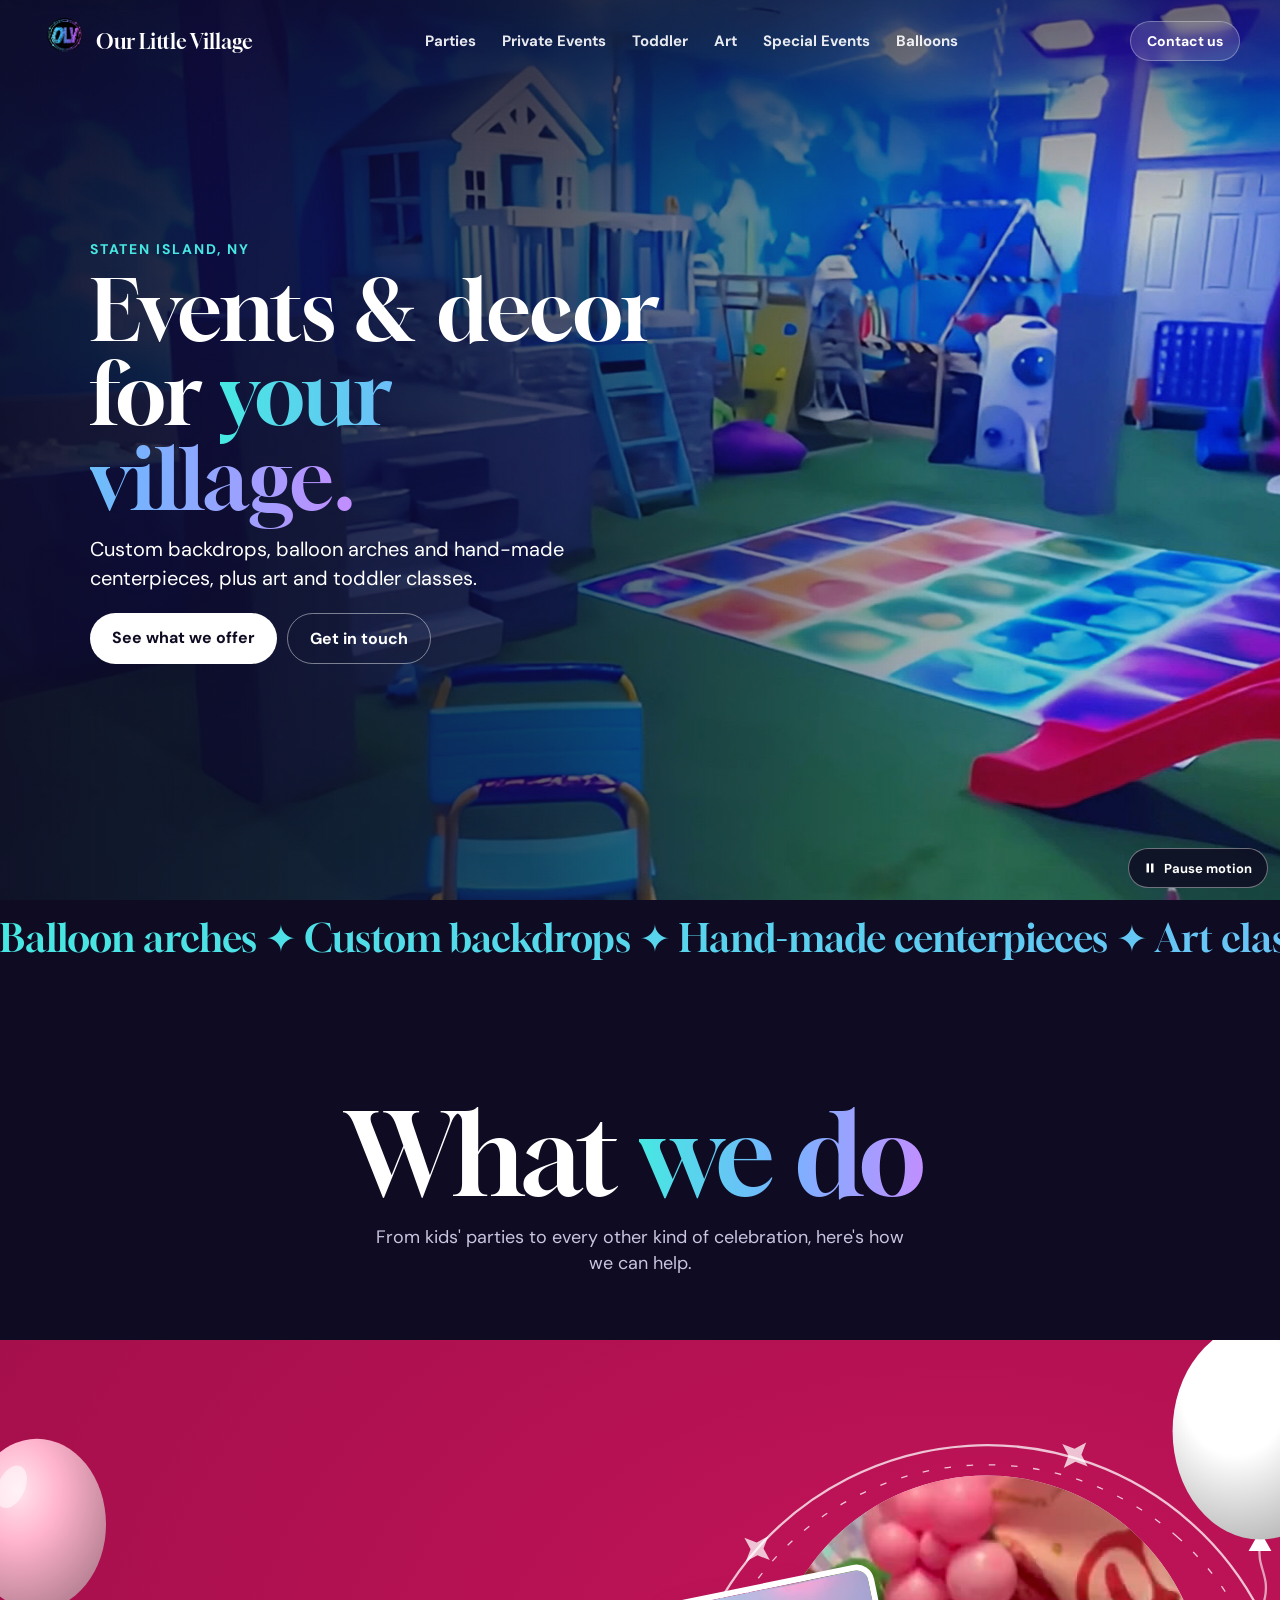
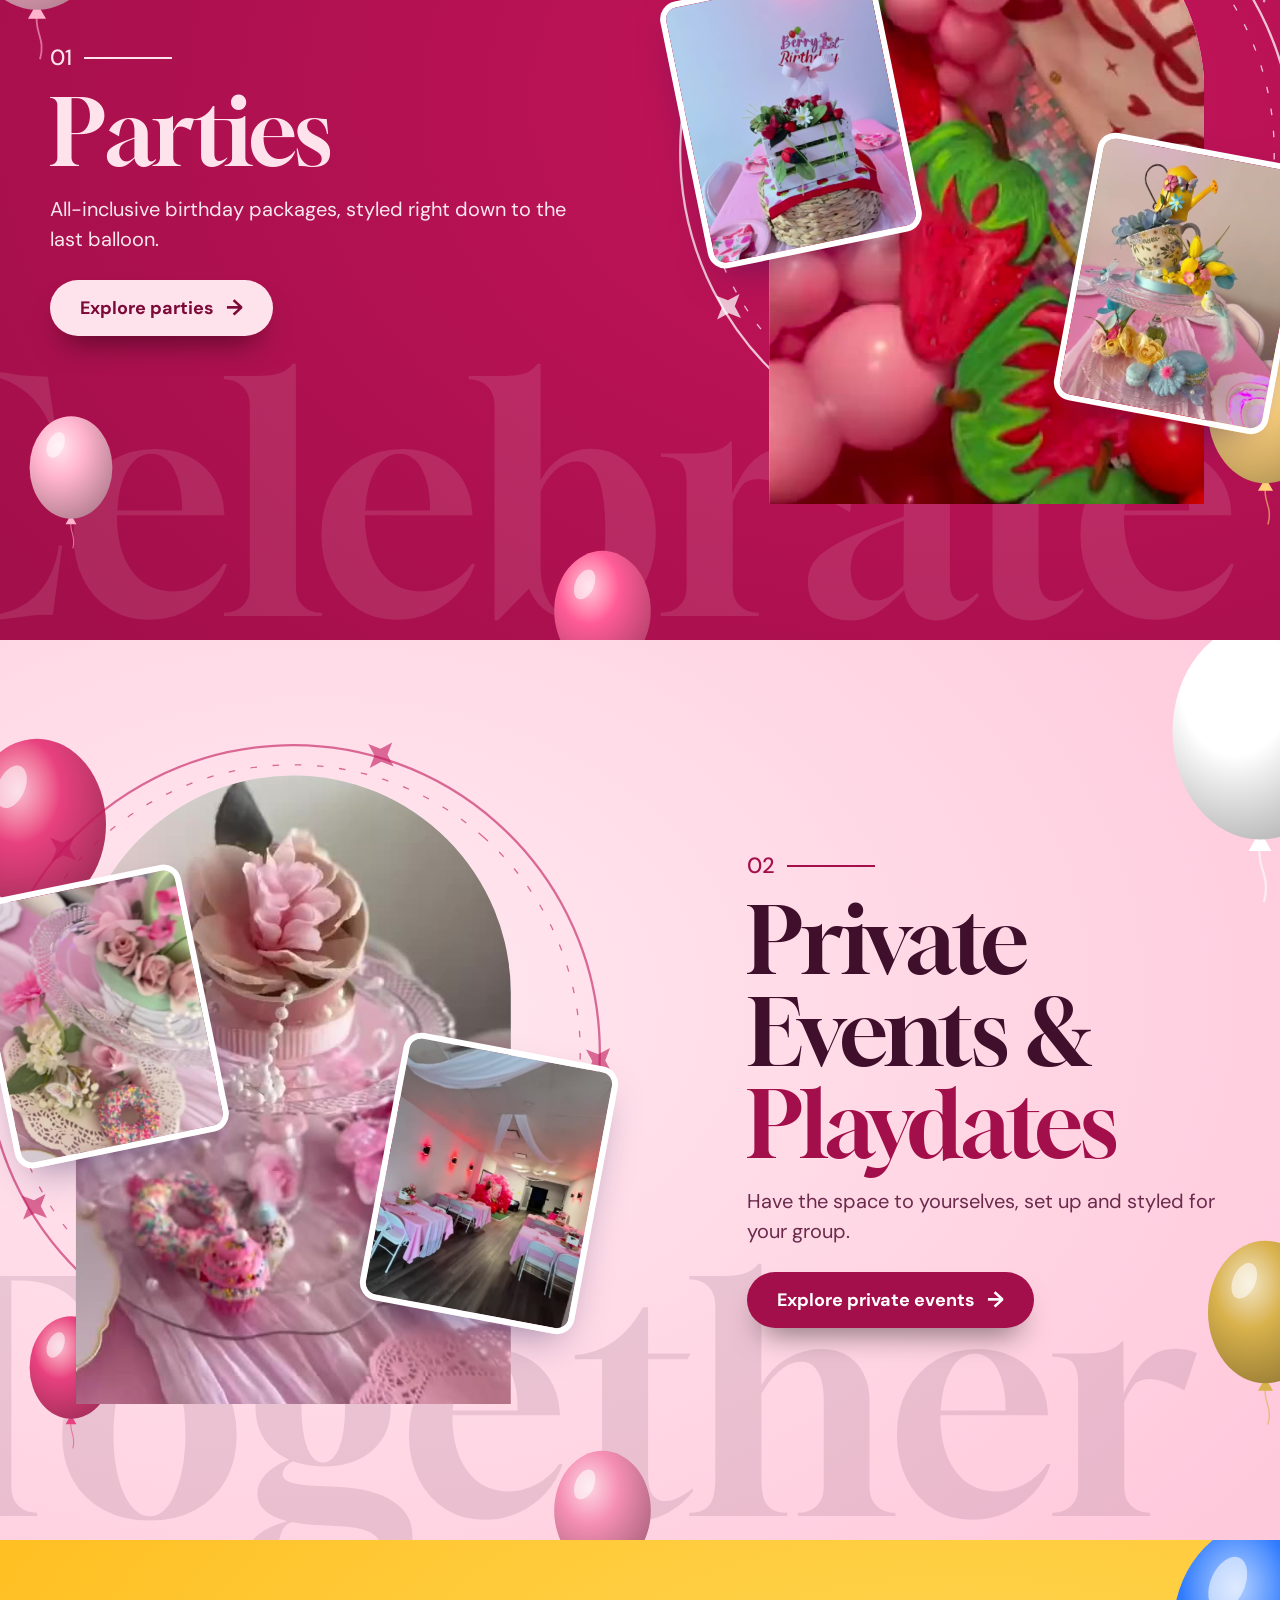
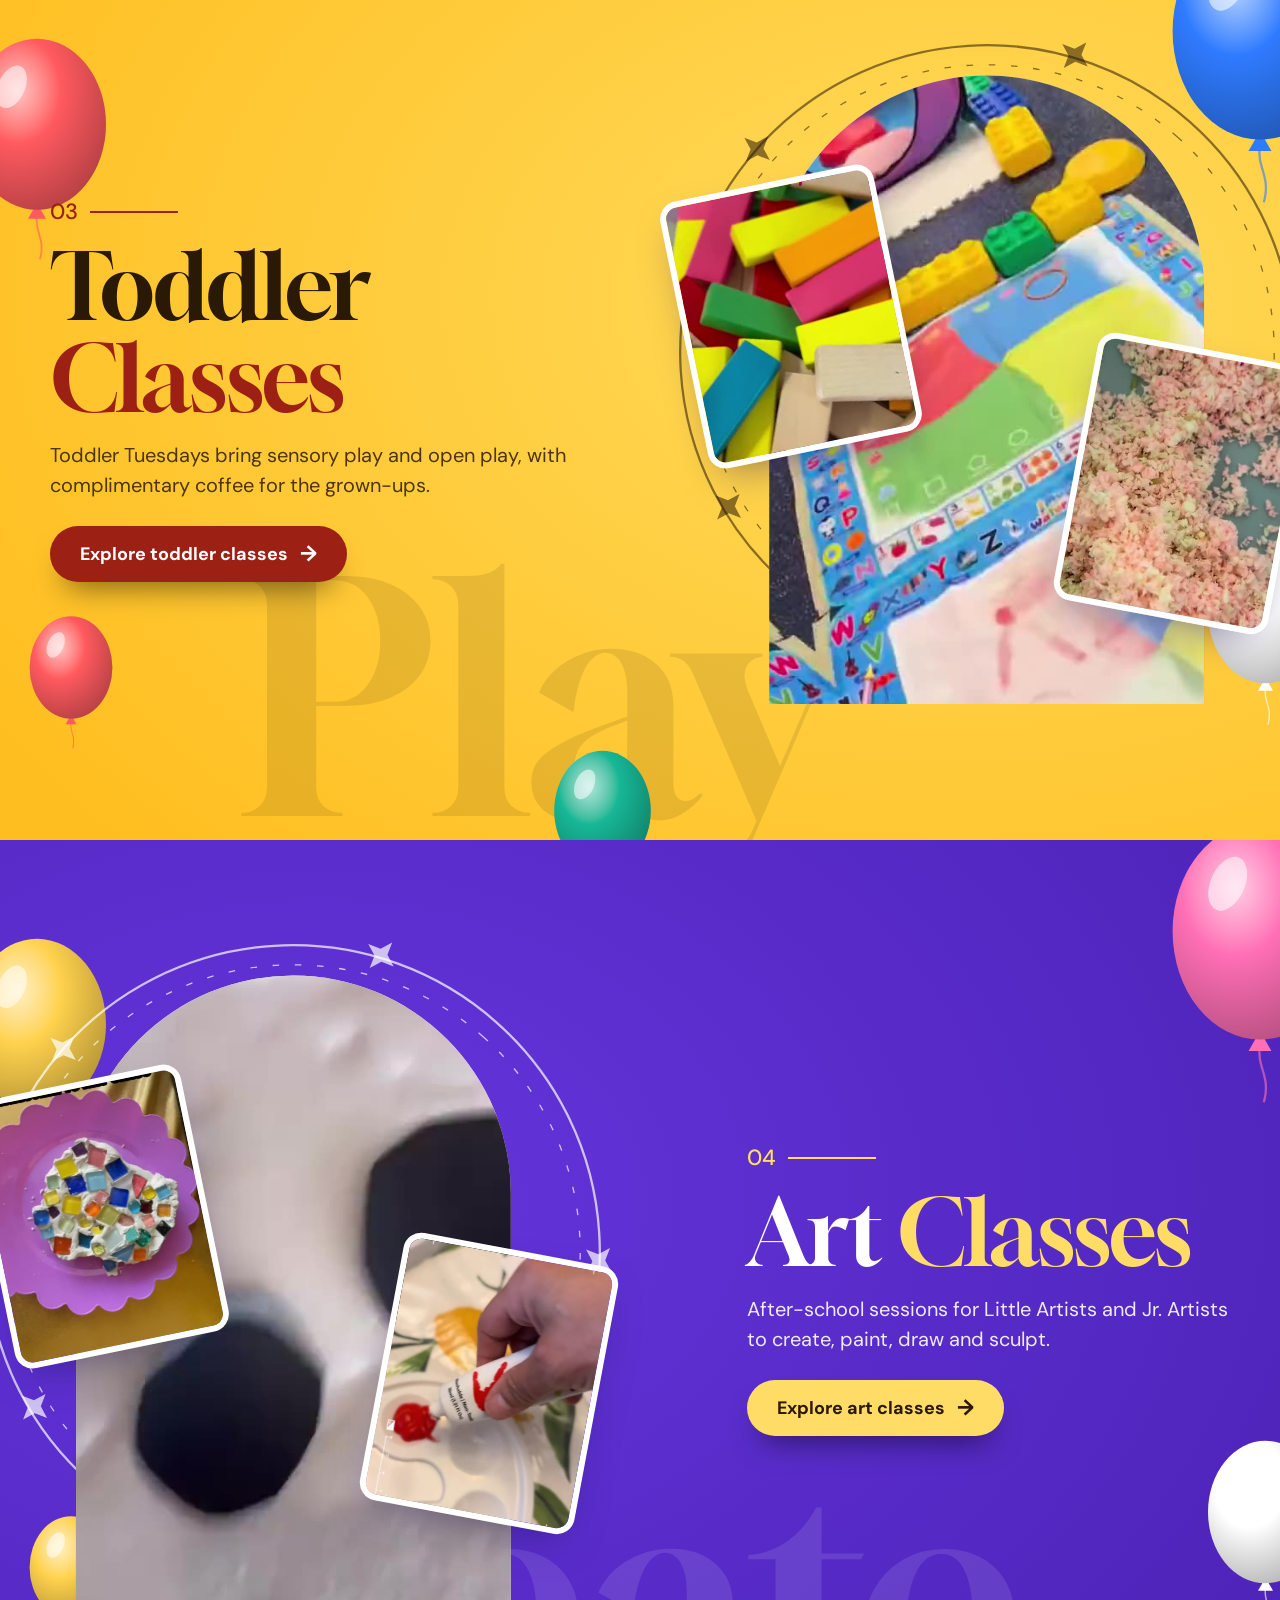
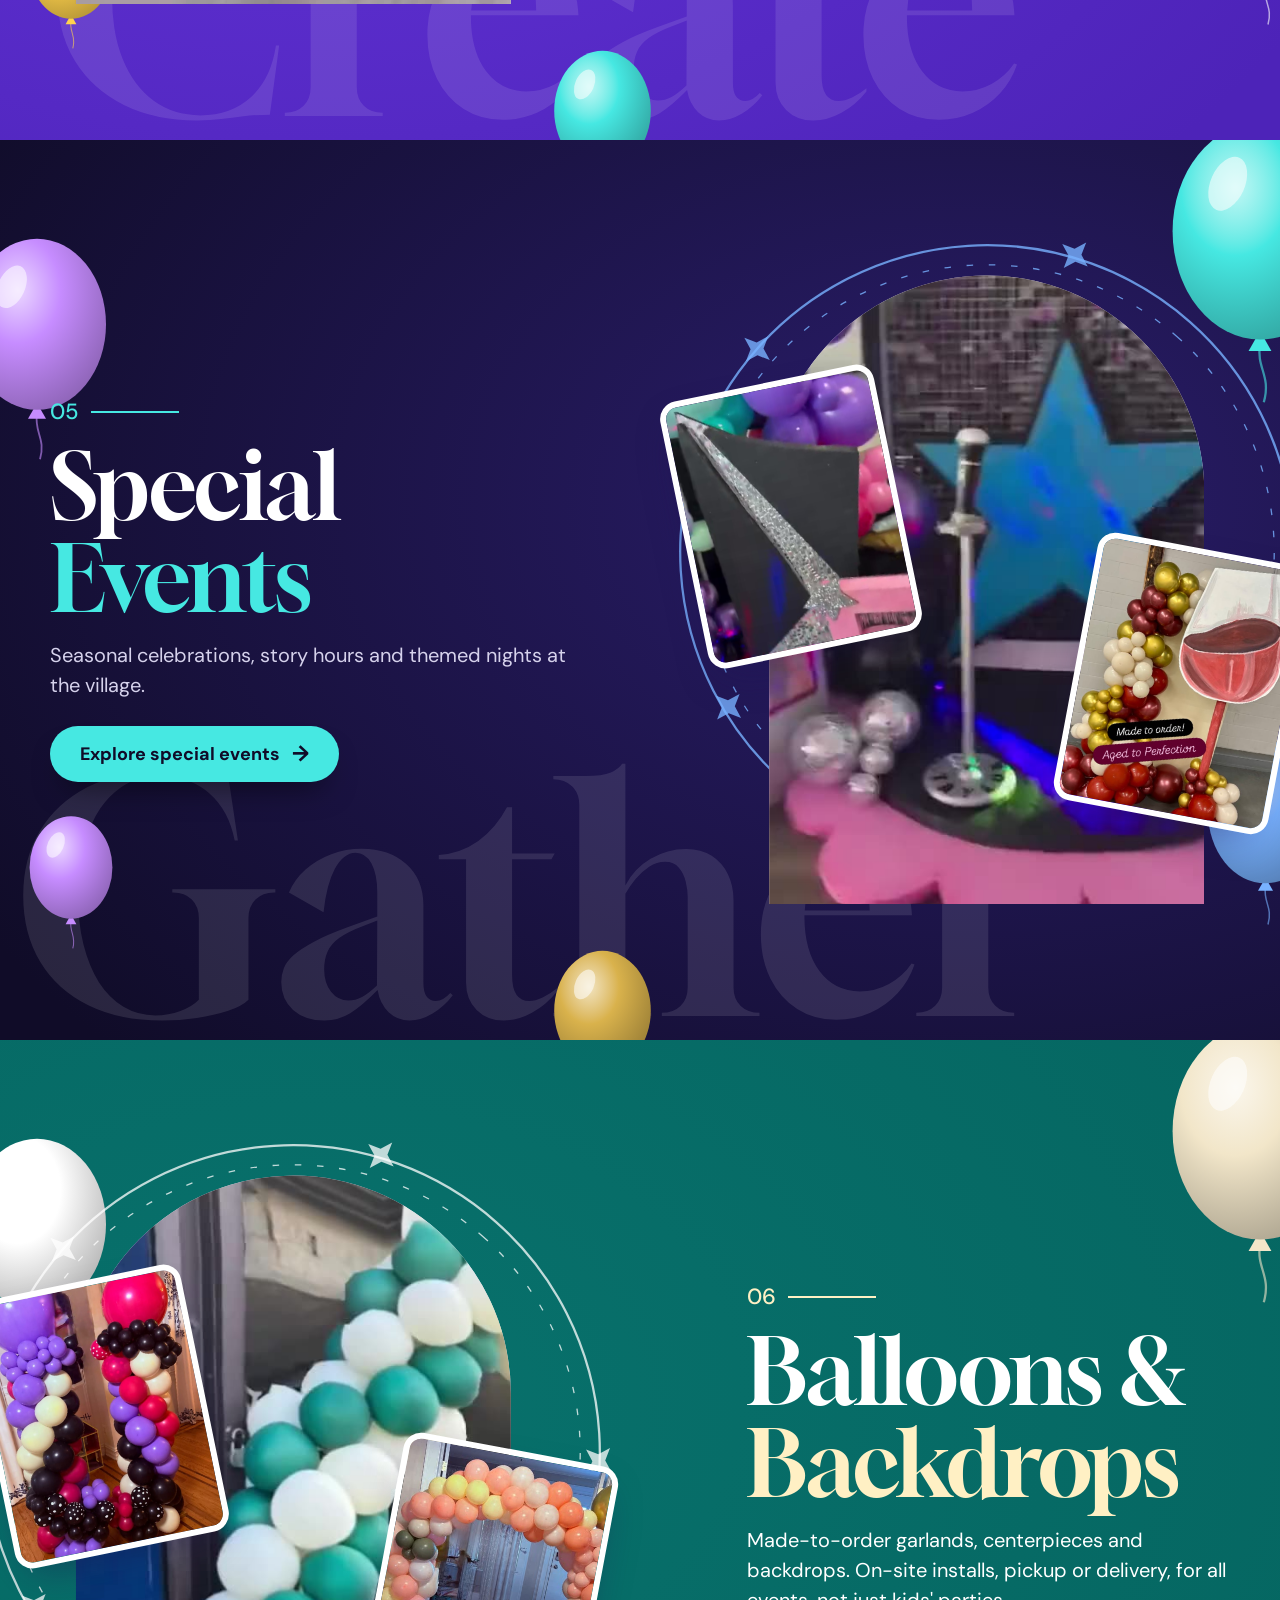
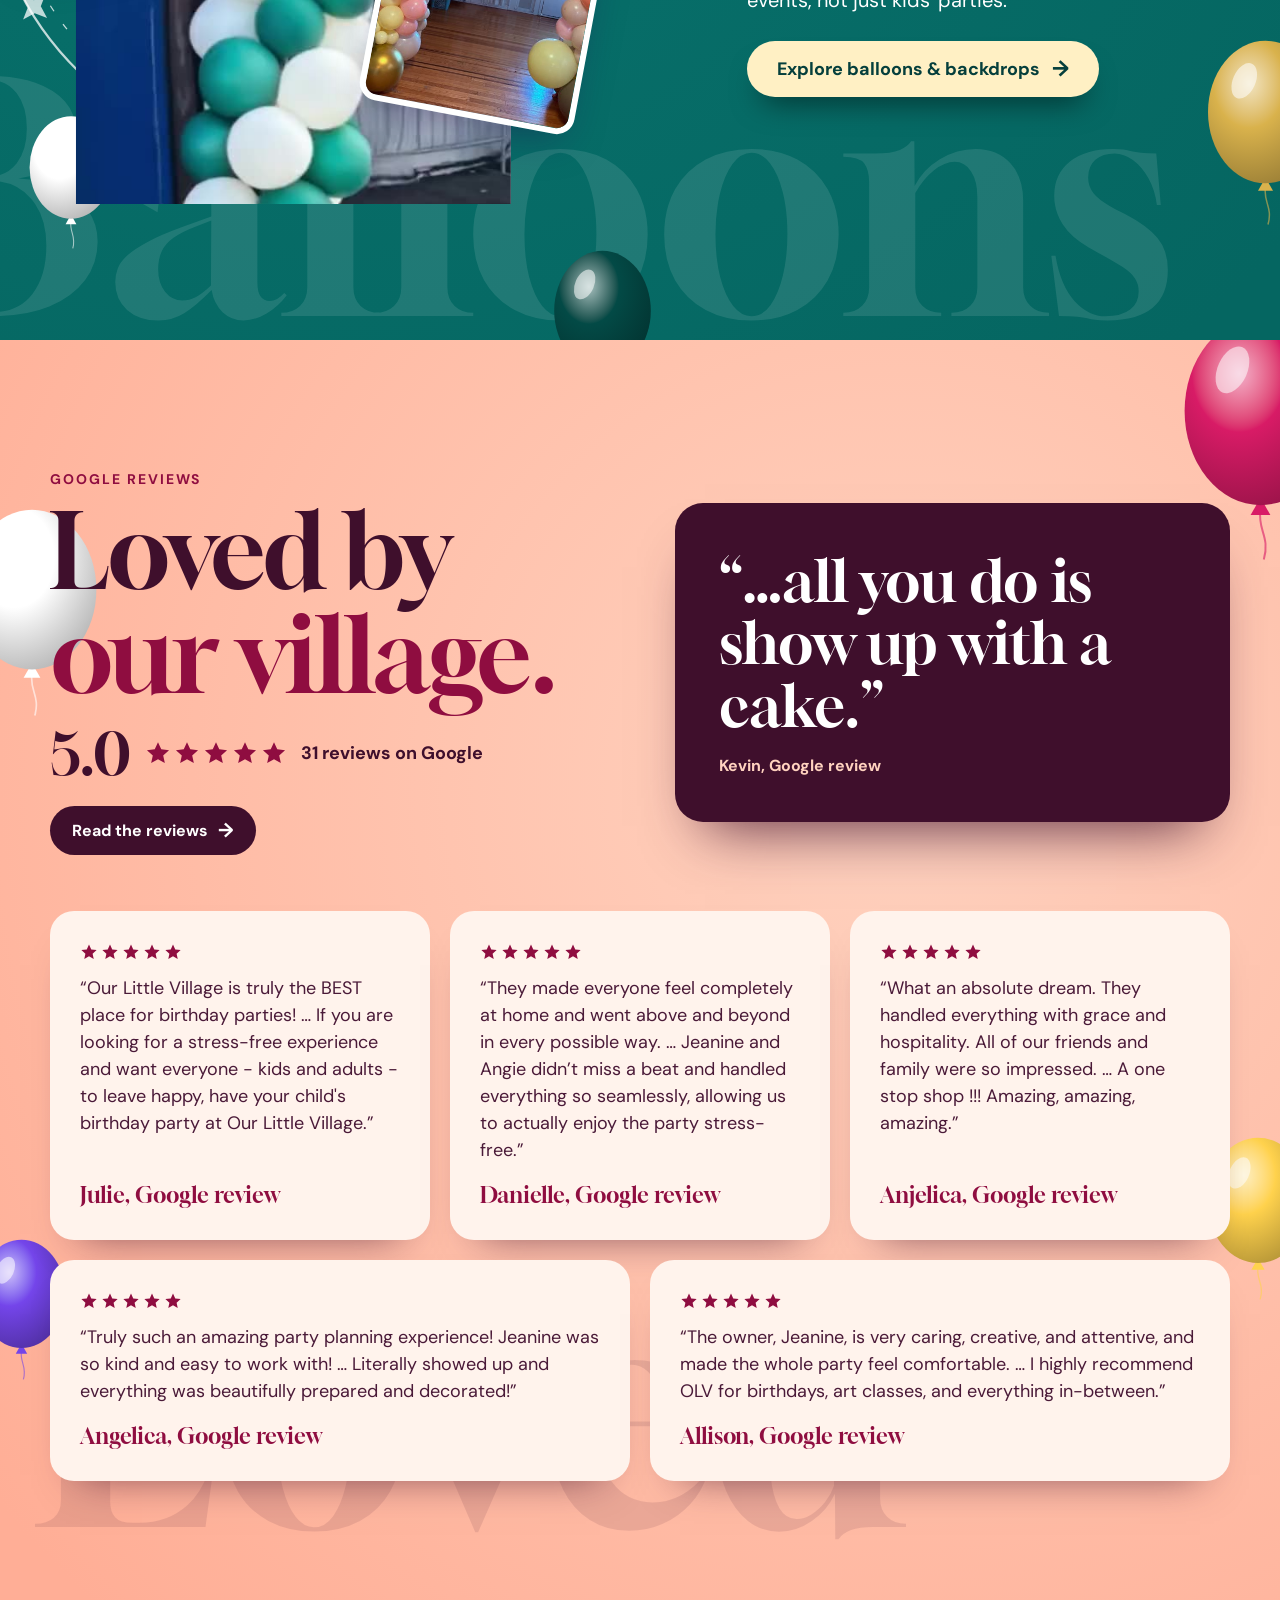
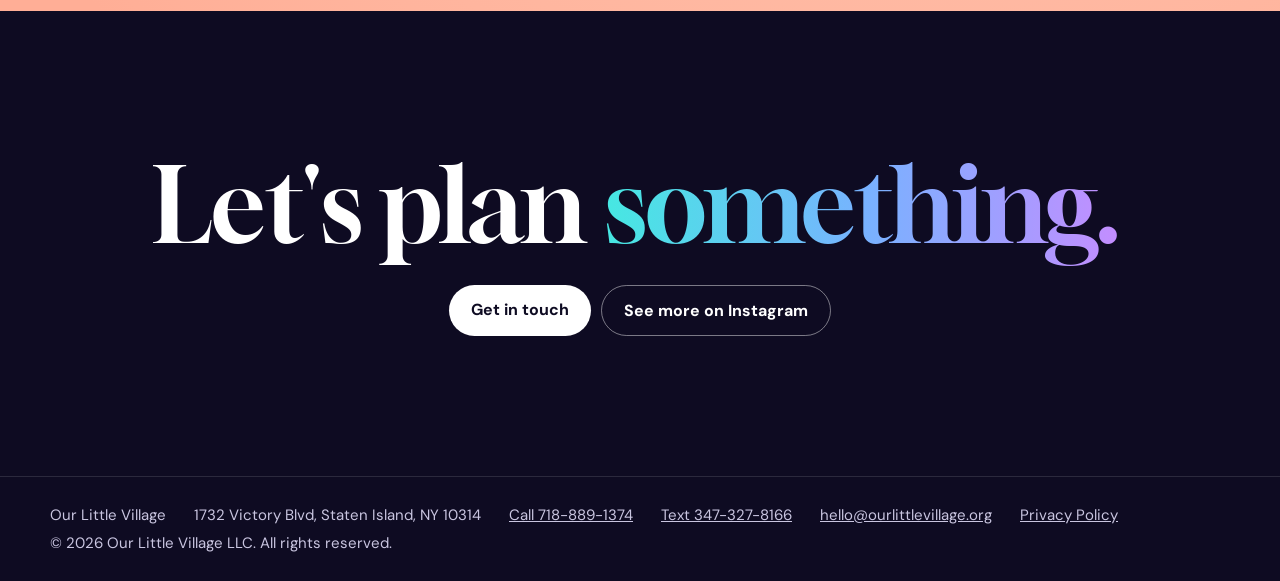
==== commit e79a98be: "Add files via upload" ====
--- a/index.html
+++ b/index.html
@@ -130,6 +130,29 @@
 .float.a{left:-20%;top:9%;transform:translateY(calc(var(--p)*-95px)) rotate(calc(-7deg + var(--p)*9deg))}
 .float.b{right:-20%;bottom:5%;transform:translateY(calc(var(--p)*105px)) rotate(calc(6deg - var(--p)*9deg))}
 
+.love{--p:0;--fg:#3f0f2c;position:relative;overflow:hidden;background:radial-gradient(90% 90% at 70% 35%,#ffd2bf 0%,#ffae96 100%);color:#3f0f2c;padding:84px 16px 96px}
+.love-in{position:relative;z-index:1;max-width:1180px;margin:0 auto;display:grid;gap:34px}
+.love-in>*{opacity:0;transform:translateY(28px);transition:opacity .8s ease,transform 1s var(--ease)}
+.love.in .love-in>*{opacity:1;transform:none}
+.love.in .love-in>:nth-child(2){transition-delay:.12s}.love.in .love-in>:nth-child(3){transition-delay:.24s}
+.love .eyebrow{color:#8f0d40}
+.love h2{font:400 clamp(50px,9vw,104px)/1 var(--display);letter-spacing:-.015em;margin:10px 0 18px}
+.love h2 em{font-style:normal;color:#8f0d40}
+.score{display:flex;flex-wrap:wrap;align-items:center;gap:6px 14px}
+.score b{font:400 58px/1 var(--display)}
+.stars{display:flex;gap:3px}
+.stars svg{width:26px;height:26px;fill:#8f0d40}
+.score span{font-weight:700;font-size:18px}
+.love .btn{margin-top:24px;background:#3f0f2c;color:#fff;display:inline-flex;align-items:center;gap:10px}
+.love .btn::after{content:"\2192";font-size:20px;line-height:1}
+.pull{margin:0;background:#3f0f2c;color:#fff;border-radius:28px;padding:34px 28px;transform:rotate(-1.2deg);box-shadow:0 34px 56px -30px rgba(63,15,44,.85)}
+.pull p{font:400 clamp(34px,4.6vw,58px)/1.08 var(--display);color:#fff}
+.pull cite{display:block;margin-top:18px;font:700 16px var(--body);font-style:normal;color:#ffd2bf}
+.loves{display:grid;gap:14px}
+.loves figure{margin:0;display:flex;flex-direction:column;background:#fff3ec;border-radius:24px;padding:26px 24px;box-shadow:0 24px 40px -30px rgba(63,15,44,.7)}
+.loves .stars svg{width:18px;height:18px}
+.loves blockquote{margin:14px 0 18px;font-size:18px;line-height:1.5;color:#4a1a38}
+.loves figcaption{margin-top:auto;font:400 22px var(--display);color:#8f0d40}
 .closing{background:var(--ink);color:#fff;text-align:center;padding:96px 16px}
 .closing h2{font:400 clamp(48px,9vw,104px)/1.02 var(--display);letter-spacing:-.02em}
 .closing em{font-style:normal;background:var(--grad);-webkit-background-clip:text;background-clip:text;color:transparent;padding-right:.08em}
@@ -151,6 +174,12 @@
   .ch:nth-of-type(even) .ch-media{order:-1;justify-self:start;margin-left:2vw;margin-right:0}
   .ch:nth-of-type(even) .ch-text{padding-left:6vw}
   .ch-media{width:min(34vw,480px);justify-self:end;margin-right:2vw;margin-left:0}
+  .love{padding:130px max(40px,calc((100vw - 1180px)/2))}
+  .love-in{grid-template-columns:1fr 1fr;gap:56px 70px;align-items:center}
+  .loves{grid-column:1/-1;grid-template-columns:repeat(6,1fr);gap:20px}
+  .loves figure{grid-column:span 2;padding:32px 30px}
+  .loves figure:nth-child(n+4){grid-column:span 3}
+  .pull{padding:46px 44px}
   .closing{padding:140px 40px}
   footer{padding:28px 40px}
 }
@@ -159,6 +188,7 @@
   .ticker div{animation:none}
   .stage-site .slide.on,.stage-site .slide.out{animation:none}
   .bal svg{animation:none}
+  .love-in>*{transition:none}
   .ch-text>*,.num::after,.orbit,.arch,.float{transition:none}
 }
 </style>
@@ -238,6 +268,25 @@
       <img class="float b" loading="lazy" src="assets/work/balloons-b.jpg" alt="Peach, olive and gold balloon arch in a doorway"></div>
   </article>
 
+  <section class="love" aria-labelledby="love-title">
+    <div class="love-in">
+      <div>
+        <p class="eyebrow">Google reviews</p>
+        <h2 id="love-title">Loved by <em>our village.</em></h2>
+        <div class="score"><b>5.0</b><div class="stars" role="img" aria-label="5 out of 5 stars"><svg viewBox="0 0 24 24" aria-hidden="true"><path d="m12 2 3 6.6 7.2.8-5.4 4.8 1.5 7.1L12 17.7l-6.3 3.6 1.5-7.1L1.800 9.400 9 8.600z"/></svg><svg viewBox="0 0 24 24" aria-hidden="true"><path d="m12 2 3 6.6 7.2.8-5.4 4.8 1.5 7.1L12 17.7l-6.3 3.6 1.5-7.1L1.800 9.400 9 8.600z"/></svg><svg viewBox="0 0 24 24" aria-hidden="true"><path d="m12 2 3 6.6 7.2.8-5.4 4.8 1.5 7.1L12 17.7l-6.3 3.6 1.5-7.1L1.800 9.400 9 8.600z"/></svg><svg viewBox="0 0 24 24" aria-hidden="true"><path d="m12 2 3 6.6 7.2.8-5.4 4.8 1.5 7.1L12 17.7l-6.3 3.6 1.5-7.1L1.800 9.400 9 8.600z"/></svg><svg viewBox="0 0 24 24" aria-hidden="true"><path d="m12 2 3 6.6 7.2.8-5.4 4.8 1.5 7.1L12 17.7l-6.3 3.6 1.5-7.1L1.800 9.400 9 8.600z"/></svg></div><span>31 reviews on Google</span></div>
+        <a class="btn" href="https://www.google.com/maps/search/?api=1&amp;query=Our+Little+Village+1732+Victory+Blvd+Staten+Island+NY+10314" target="_blank" rel="noopener">Read the reviews</a>
+      </div>
+      <blockquote class="pull"><p>&ldquo;&hellip;all you do is show up with a cake.&rdquo;</p><cite>Kevin, Google review</cite></blockquote>
+      <div class="loves">
+        <figure><div class="stars" role="img" aria-label="5 out of 5 stars"><svg viewBox="0 0 24 24" aria-hidden="true"><path d="m12 2 3 6.6 7.2.8-5.4 4.8 1.5 7.1L12 17.7l-6.3 3.6 1.5-7.1L1.800 9.400 9 8.600z"/></svg><svg viewBox="0 0 24 24" aria-hidden="true"><path d="m12 2 3 6.6 7.2.8-5.4 4.8 1.5 7.1L12 17.7l-6.3 3.6 1.5-7.1L1.800 9.400 9 8.600z"/></svg><svg viewBox="0 0 24 24" aria-hidden="true"><path d="m12 2 3 6.6 7.2.8-5.4 4.8 1.5 7.1L12 17.7l-6.3 3.6 1.5-7.1L1.800 9.400 9 8.600z"/></svg><svg viewBox="0 0 24 24" aria-hidden="true"><path d="m12 2 3 6.6 7.2.8-5.4 4.8 1.5 7.1L12 17.7l-6.3 3.6 1.5-7.1L1.800 9.400 9 8.600z"/></svg><svg viewBox="0 0 24 24" aria-hidden="true"><path d="m12 2 3 6.6 7.2.8-5.4 4.8 1.5 7.1L12 17.7l-6.3 3.6 1.5-7.1L1.800 9.400 9 8.600z"/></svg></div><blockquote>&ldquo;Our Little Village is truly the BEST place for birthday parties! … If you are looking for a stress-free experience and want everyone - kids and adults - to leave happy, have your child's birthday party at Our Little Village.&rdquo;</blockquote><figcaption>Julie, Google review</figcaption></figure>
+        <figure><div class="stars" role="img" aria-label="5 out of 5 stars"><svg viewBox="0 0 24 24" aria-hidden="true"><path d="m12 2 3 6.6 7.2.8-5.4 4.8 1.5 7.1L12 17.7l-6.3 3.6 1.5-7.1L1.800 9.400 9 8.600z"/></svg><svg viewBox="0 0 24 24" aria-hidden="true"><path d="m12 2 3 6.6 7.2.8-5.4 4.8 1.5 7.1L12 17.7l-6.3 3.6 1.5-7.1L1.800 9.400 9 8.600z"/></svg><svg viewBox="0 0 24 24" aria-hidden="true"><path d="m12 2 3 6.6 7.2.8-5.4 4.8 1.5 7.1L12 17.7l-6.3 3.6 1.5-7.1L1.800 9.400 9 8.600z"/></svg><svg viewBox="0 0 24 24" aria-hidden="true"><path d="m12 2 3 6.6 7.2.8-5.4 4.8 1.5 7.1L12 17.7l-6.3 3.6 1.5-7.1L1.800 9.400 9 8.600z"/></svg><svg viewBox="0 0 24 24" aria-hidden="true"><path d="m12 2 3 6.6 7.2.8-5.4 4.8 1.5 7.1L12 17.7l-6.3 3.6 1.5-7.1L1.800 9.400 9 8.600z"/></svg></div><blockquote>&ldquo;They made everyone feel completely at home and went above and beyond in every possible way. … Jeanine and Angie didn’t miss a beat and handled everything so seamlessly, allowing us to actually enjoy the party stress-free.&rdquo;</blockquote><figcaption>Danielle, Google review</figcaption></figure>
+        <figure><div class="stars" role="img" aria-label="5 out of 5 stars"><svg viewBox="0 0 24 24" aria-hidden="true"><path d="m12 2 3 6.6 7.2.8-5.4 4.8 1.5 7.1L12 17.7l-6.3 3.6 1.5-7.1L1.800 9.400 9 8.600z"/></svg><svg viewBox="0 0 24 24" aria-hidden="true"><path d="m12 2 3 6.6 7.2.8-5.4 4.8 1.5 7.1L12 17.7l-6.3 3.6 1.5-7.1L1.800 9.400 9 8.600z"/></svg><svg viewBox="0 0 24 24" aria-hidden="true"><path d="m12 2 3 6.6 7.2.8-5.4 4.8 1.5 7.1L12 17.7l-6.3 3.6 1.5-7.1L1.800 9.400 9 8.600z"/></svg><svg viewBox="0 0 24 24" aria-hidden="true"><path d="m12 2 3 6.6 7.2.8-5.4 4.8 1.5 7.1L12 17.7l-6.3 3.6 1.5-7.1L1.800 9.400 9 8.600z"/></svg><svg viewBox="0 0 24 24" aria-hidden="true"><path d="m12 2 3 6.6 7.2.8-5.4 4.8 1.5 7.1L12 17.7l-6.3 3.6 1.5-7.1L1.800 9.400 9 8.600z"/></svg></div><blockquote>&ldquo;What an absolute dream. They handled everything with grace and hospitality. All of our friends and family were so impressed. … A one stop shop !!! Amazing, amazing, amazing.&rdquo;</blockquote><figcaption>Anjelica, Google review</figcaption></figure>
+        <figure><div class="stars" role="img" aria-label="5 out of 5 stars"><svg viewBox="0 0 24 24" aria-hidden="true"><path d="m12 2 3 6.6 7.2.8-5.4 4.8 1.5 7.1L12 17.7l-6.3 3.6 1.5-7.1L1.800 9.400 9 8.600z"/></svg><svg viewBox="0 0 24 24" aria-hidden="true"><path d="m12 2 3 6.6 7.2.8-5.4 4.8 1.5 7.1L12 17.7l-6.3 3.6 1.5-7.1L1.800 9.400 9 8.600z"/></svg><svg viewBox="0 0 24 24" aria-hidden="true"><path d="m12 2 3 6.6 7.2.8-5.4 4.8 1.5 7.1L12 17.7l-6.3 3.6 1.5-7.1L1.800 9.400 9 8.600z"/></svg><svg viewBox="0 0 24 24" aria-hidden="true"><path d="m12 2 3 6.6 7.2.8-5.4 4.8 1.5 7.1L12 17.7l-6.3 3.6 1.5-7.1L1.800 9.400 9 8.600z"/></svg><svg viewBox="0 0 24 24" aria-hidden="true"><path d="m12 2 3 6.6 7.2.8-5.4 4.8 1.5 7.1L12 17.7l-6.3 3.6 1.5-7.1L1.800 9.400 9 8.600z"/></svg></div><blockquote>&ldquo;Truly such an amazing party planning experience! Jeanine was so kind and easy to work with! … Literally showed up and everything was beautifully prepared and decorated!&rdquo;</blockquote><figcaption>Angelica, Google review</figcaption></figure>
+        <figure><div class="stars" role="img" aria-label="5 out of 5 stars"><svg viewBox="0 0 24 24" aria-hidden="true"><path d="m12 2 3 6.6 7.2.8-5.4 4.8 1.5 7.1L12 17.7l-6.3 3.6 1.5-7.1L1.800 9.400 9 8.600z"/></svg><svg viewBox="0 0 24 24" aria-hidden="true"><path d="m12 2 3 6.6 7.2.8-5.4 4.8 1.5 7.1L12 17.7l-6.3 3.6 1.5-7.1L1.800 9.400 9 8.600z"/></svg><svg viewBox="0 0 24 24" aria-hidden="true"><path d="m12 2 3 6.6 7.2.8-5.4 4.8 1.5 7.1L12 17.7l-6.3 3.6 1.5-7.1L1.800 9.400 9 8.600z"/></svg><svg viewBox="0 0 24 24" aria-hidden="true"><path d="m12 2 3 6.6 7.2.8-5.4 4.8 1.5 7.1L12 17.7l-6.3 3.6 1.5-7.1L1.800 9.400 9 8.600z"/></svg><svg viewBox="0 0 24 24" aria-hidden="true"><path d="m12 2 3 6.6 7.2.8-5.4 4.8 1.5 7.1L12 17.7l-6.3 3.6 1.5-7.1L1.800 9.400 9 8.600z"/></svg></div><blockquote>&ldquo;The owner, Jeanine, is very caring, creative, and attentive, and made the whole party feel comfortable. … I highly recommend OLV for birthdays, art classes, and everything in-between.&rdquo;</blockquote><figcaption>Allison, Google review</figcaption></figure>
+      </div>
+    </div>
+  </section>
+
   <section class="closing"><h2>Let's plan <em>something.</em></h2><div class="cta"><a class="btn main" href="contact.html">Get in touch</a><a class="btn alt" href="https://www.instagram.com/ourlittlevillage.llc/">See more on Instagram</a></div></section>
 </main>
 <footer><div class="wrap"><span>Our Little Village</span><span>1732 Victory Blvd, Staten Island, NY 10314</span><a href="tel:+17188891374">Call 718-889-1374</a><a href="sms:+13473278166">Text 347-327-8166</a><a href="mailto:hello@ourlittlevillage.org">hello@ourlittlevillage.org</a><a href="privacy.html">Privacy Policy</a><span>&copy; 2026 Our Little Village LLC. All rights reserved.</span></div></footer>
@@ -362,7 +411,23 @@
     arch.appendChild(v);
   });
 
+  var love = document.querySelector('.love');
+  (function(){
+    var colors = ['#ffffff', '#d81b66', '#ffd24d', '#7445ea'];
+    var spots = [[-3,6,140,-110,-1,1],[92,4,165,90,-2.4],[94,70,110,110,-.6,1],[-2,76,95,80,-3.2,1]];
+    var html = '<div class="ghost" aria-hidden="true">Loved</div>';
+    spots.forEach(function(b, k){
+      var c = colors[k], id = 'lv' + k;
+      html += '<div class="bal' + (b[5] ? ' extra' : '') + '" aria-hidden="true" style="--x:' + b[0] + ';--y:' + b[1] + ';--s:' + b[2] + ';--v:' + b[3] + ';--d:' + b[4] + 's">' +
+        '<svg viewBox="0 0 100 150"><defs><radialGradient id="' + id + '" cx=".36" cy=".3" r=".82"><stop offset="0" style="stop-color:color-mix(in srgb,' + c + ' 35%,#fff)"/><stop offset=".38" style="stop-color:' + c + '"/><stop offset="1" style="stop-color:color-mix(in srgb,' + c + ' 68%,#000)"/></radialGradient></defs>' +
+        '<path d="M50 118c-2 12 6 16 2 30" fill="none" stroke="' + c + '" stroke-opacity=".6" stroke-width="1.2"/><path d="M44 121h12l-4-7h-4Z" fill="' + c + '"/>' +
+        '<ellipse cx="50" cy="58" rx="46" ry="57" fill="url(#' + id + ')"/><ellipse cx="33" cy="33" rx="9" ry="15" transform="rotate(24 33 33)" fill="#fff" opacity=".55"/></svg></div>';
+    });
+    love.insertAdjacentHTML('afterbegin', html);
+  })();
+
   if (!('IntersectionObserver' in window)) {
+    love.classList.add('in');
     chapters.forEach(function(c){ c.classList.add('in'); });
   } else {
     var reveal = new IntersectionObserver(function(entries){
@@ -379,6 +444,7 @@
       });
     }, { rootMargin: '160px 0px' });
     chapters.forEach(function(c){ reveal.observe(c); player.observe(c); });
+    reveal.observe(love);
   }
 
   if (reduced) return;
@@ -386,7 +452,7 @@
   function update(){
     queued = false;
     var vh = window.innerHeight;
-    chapters.forEach(function(c){
+    chapters.concat(love).forEach(function(c){
       var r = c.getBoundingClientRect();
       if (r.bottom < -vh * .3 || r.top > vh * 1.3) return;
       var p = Math.max(-1, Math.min(1, (r.top + r.height / 2 - vh / 2) / vh));
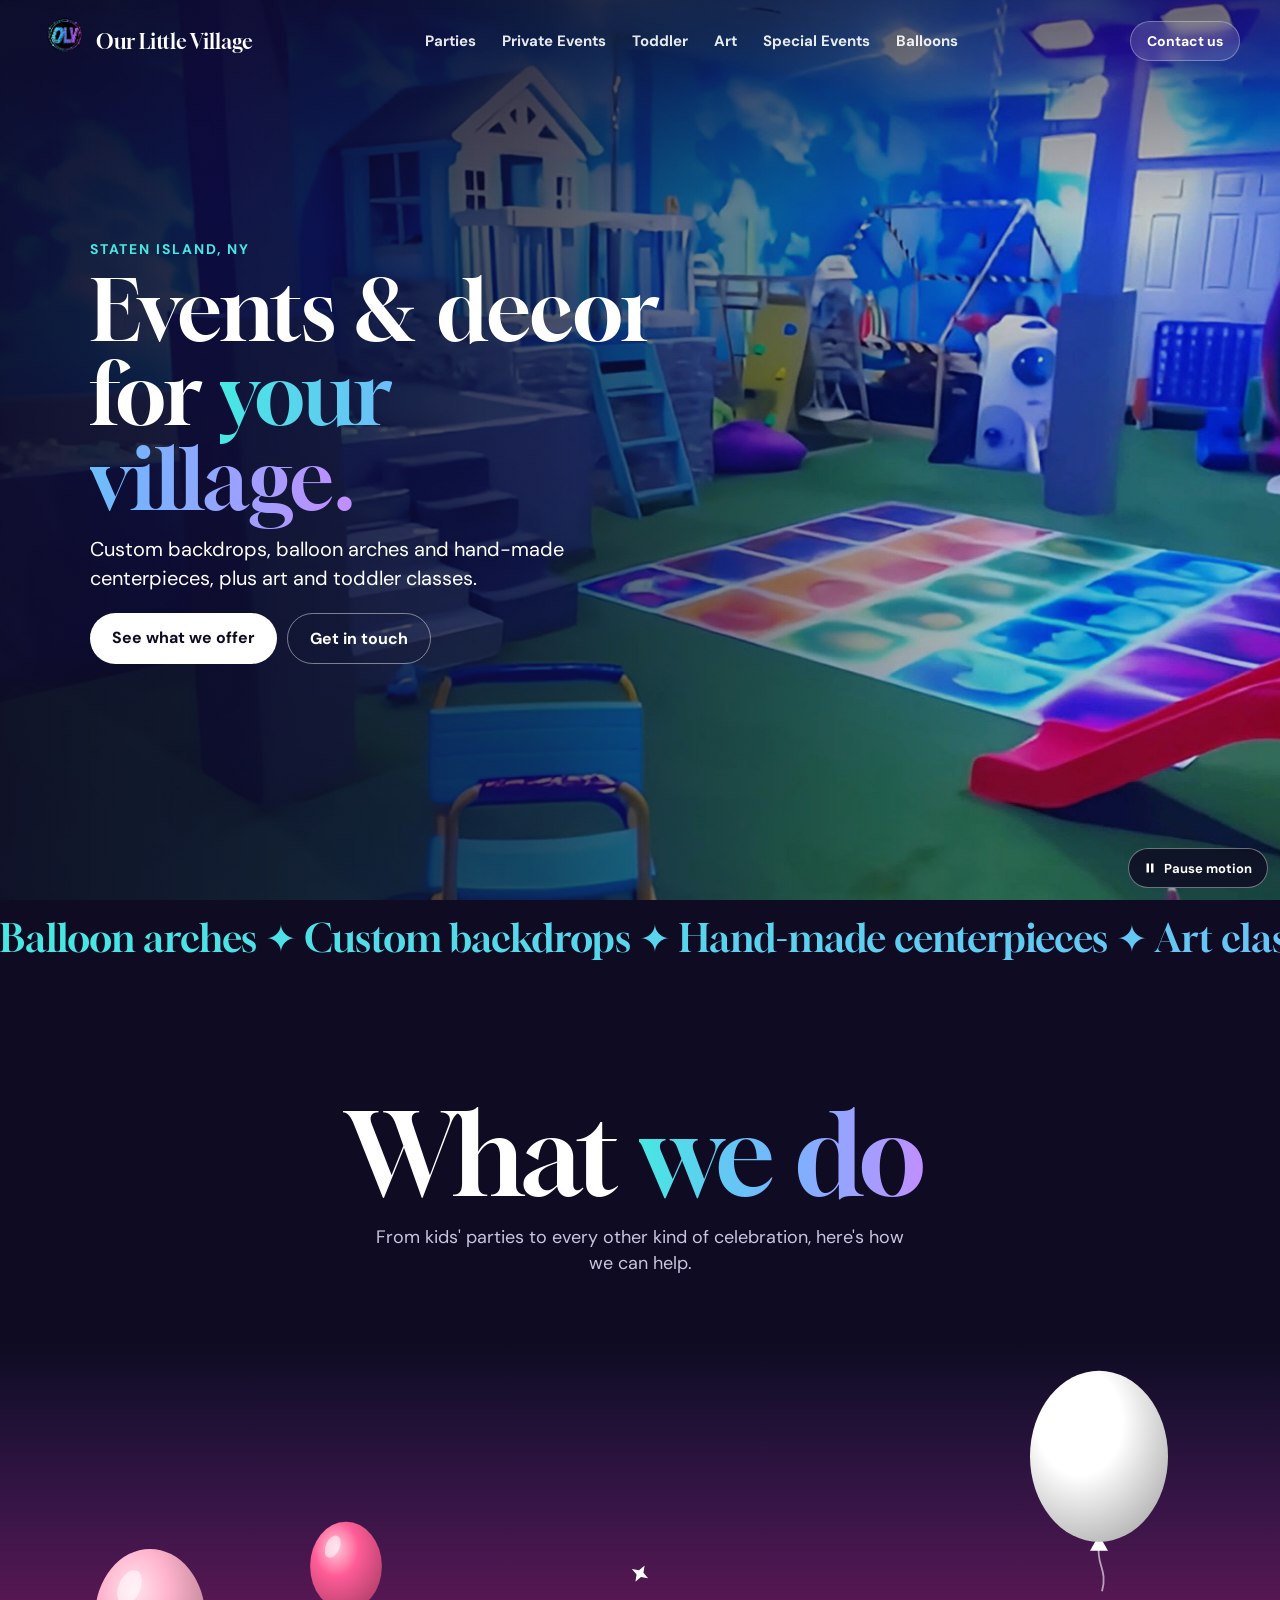
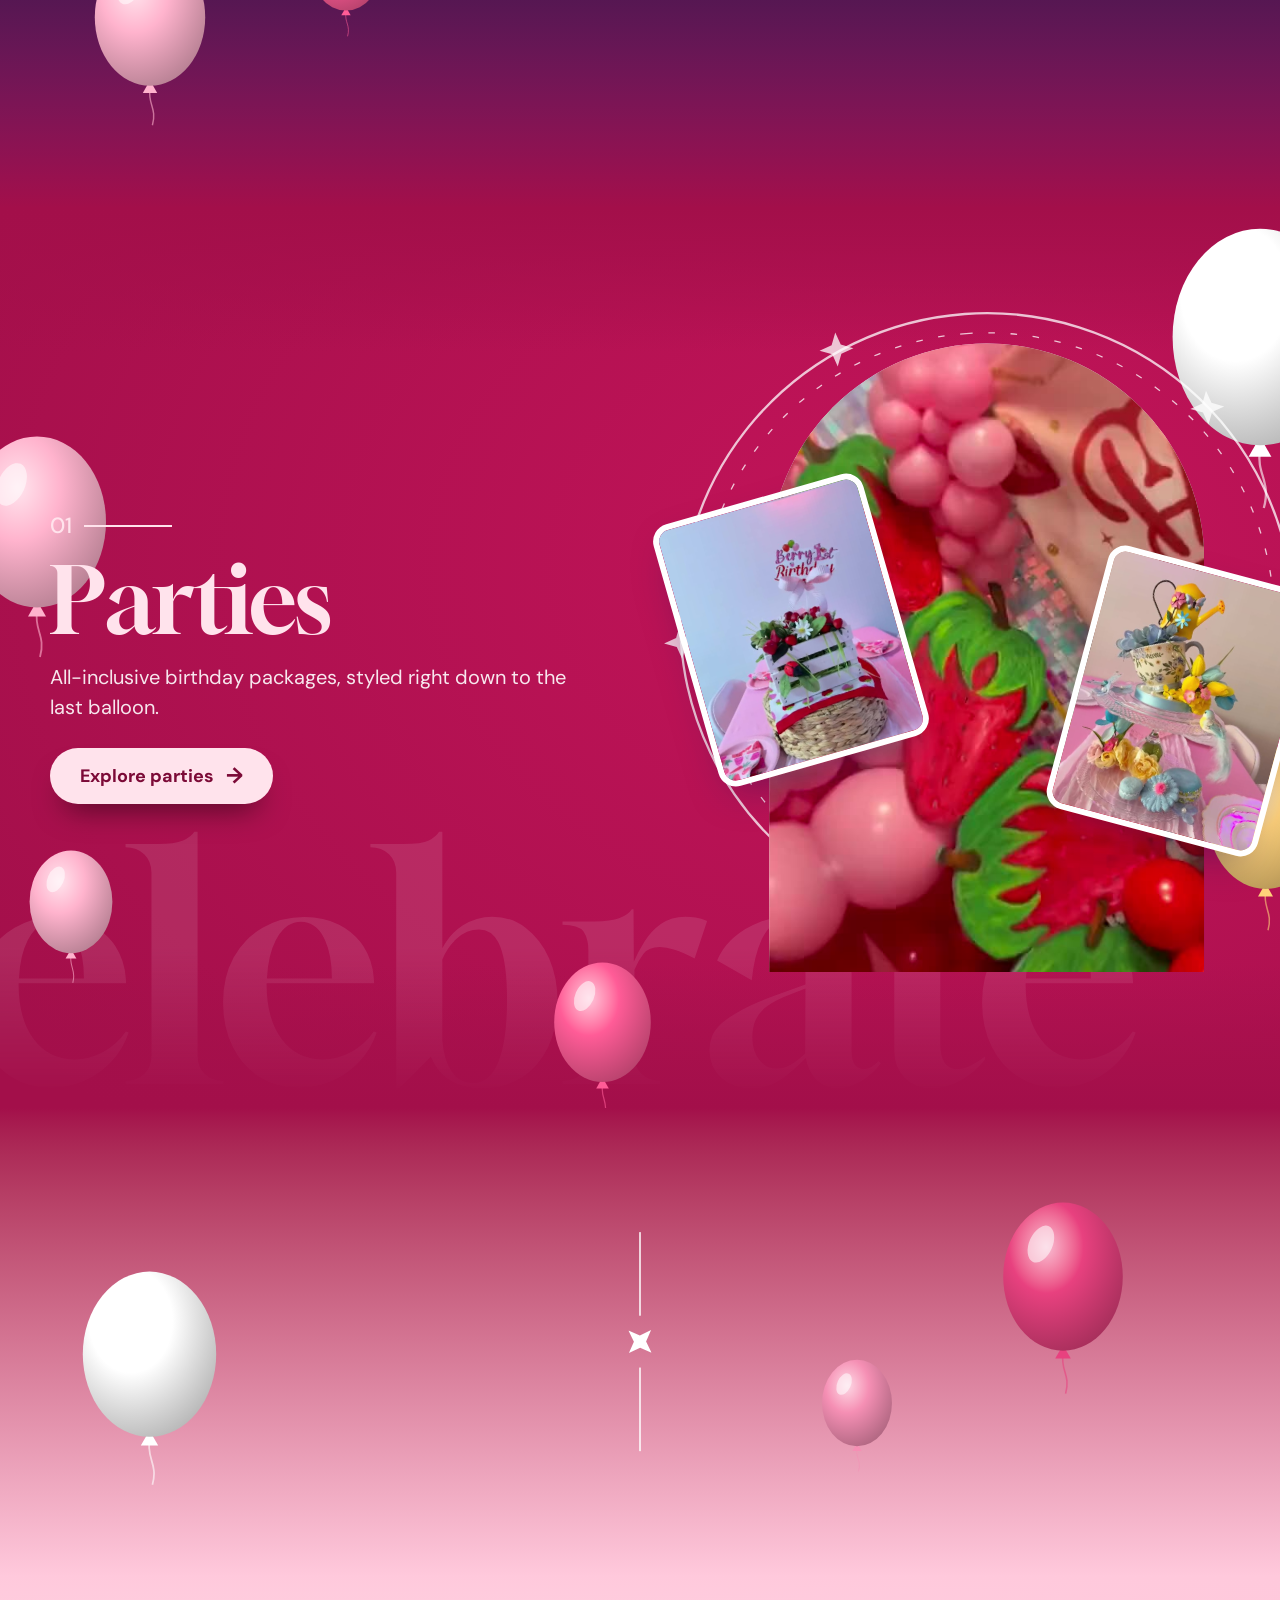
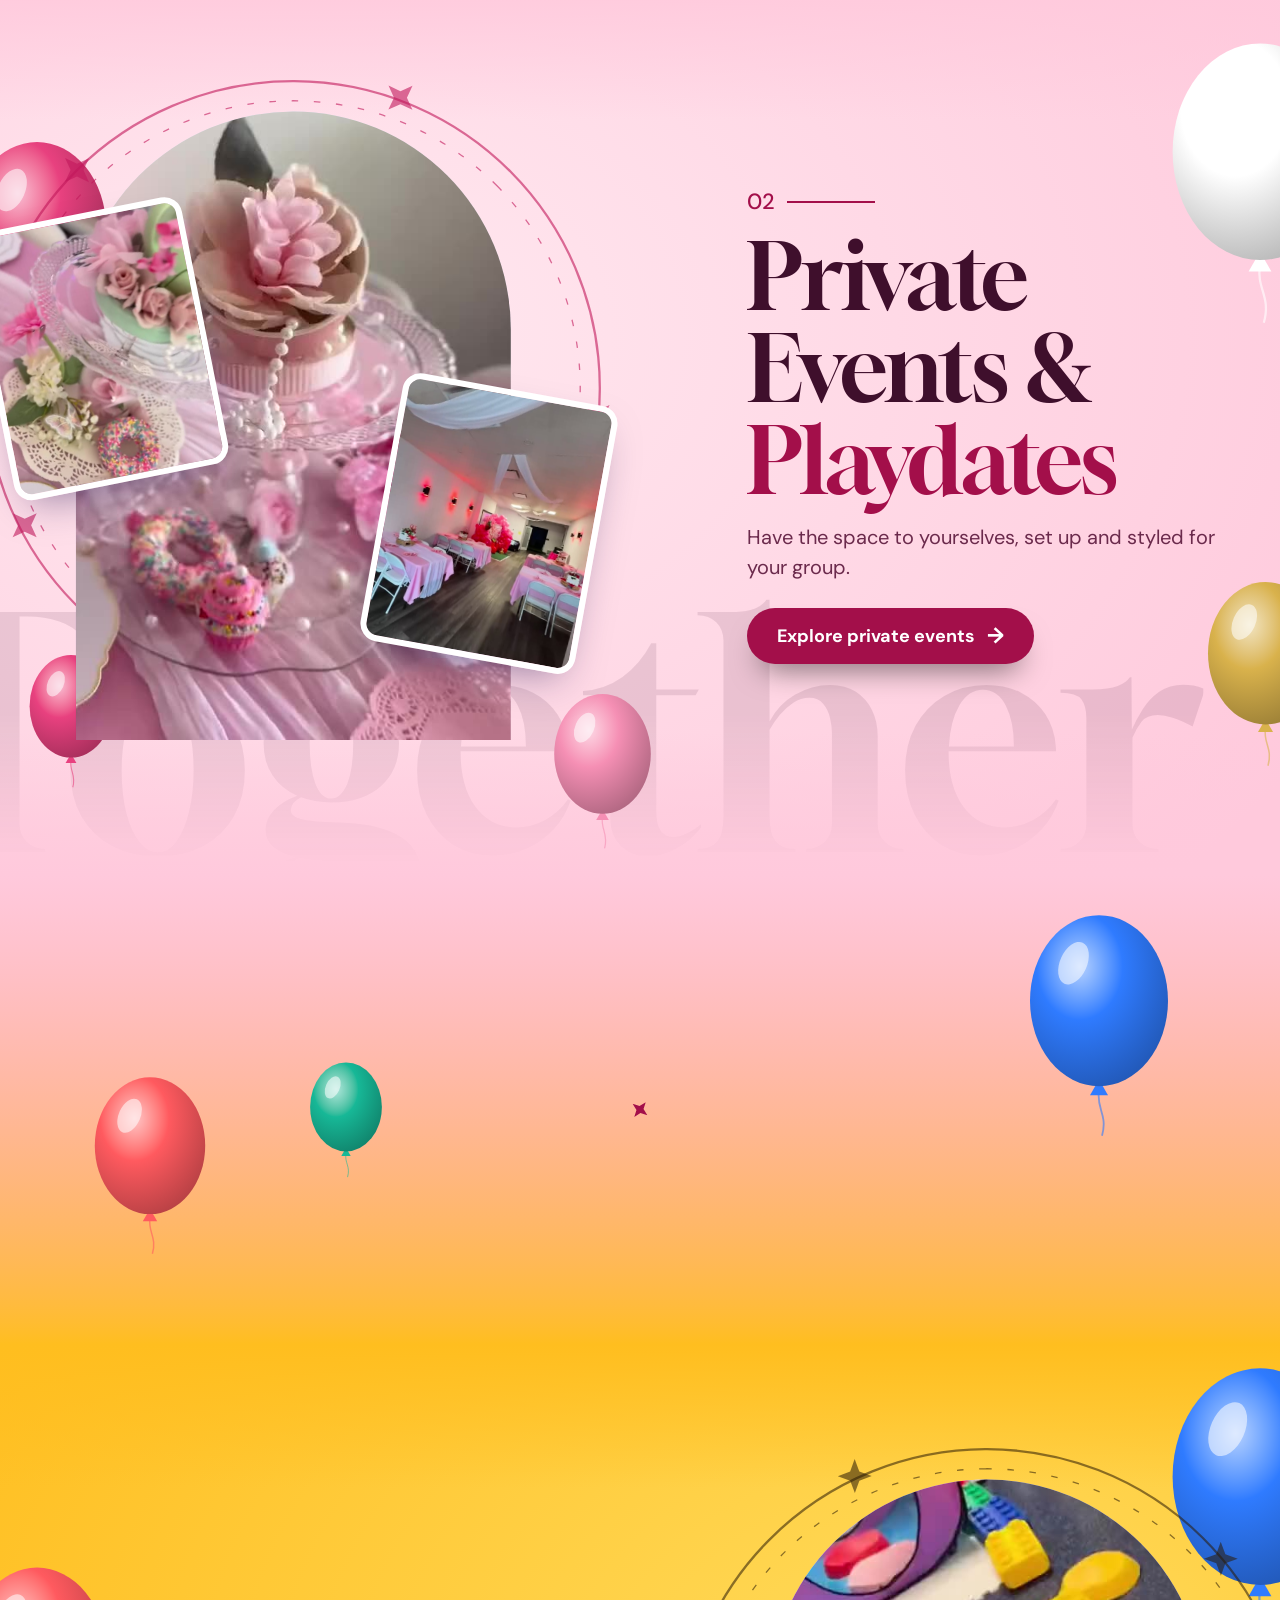
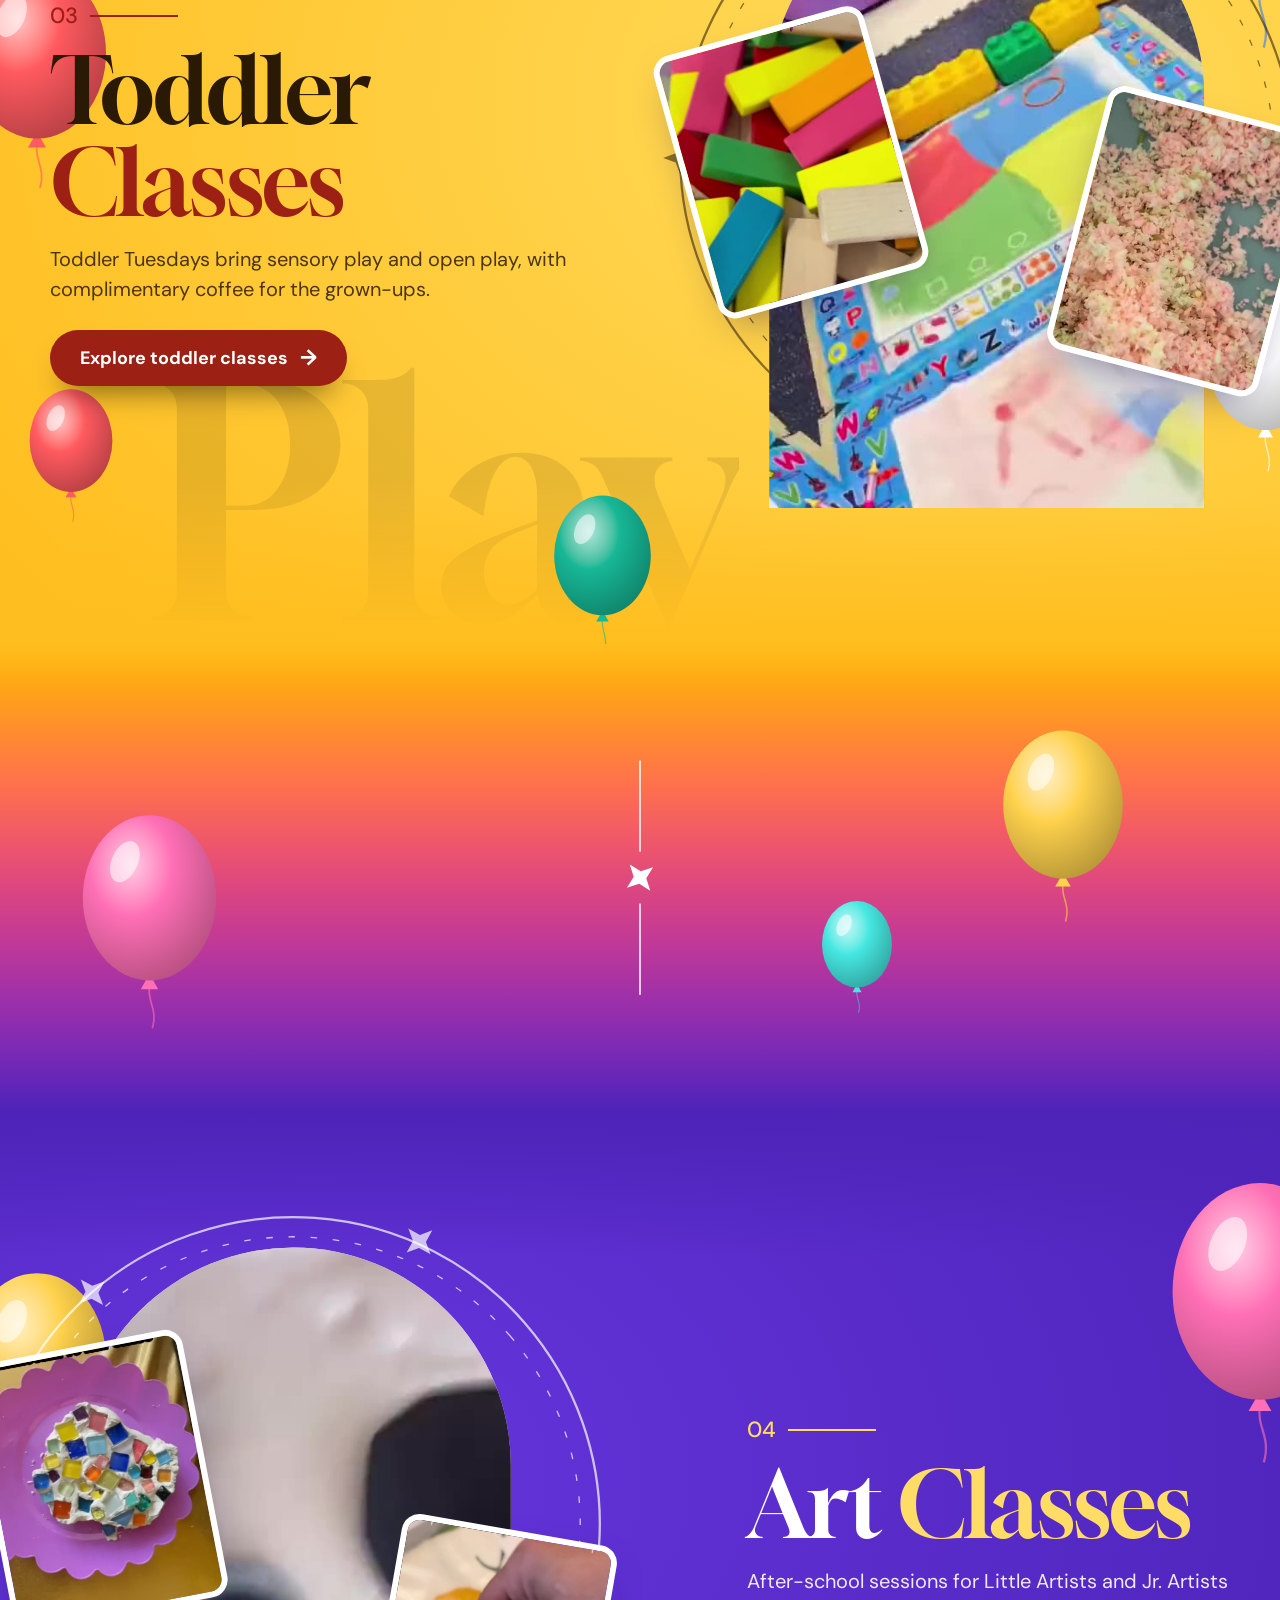
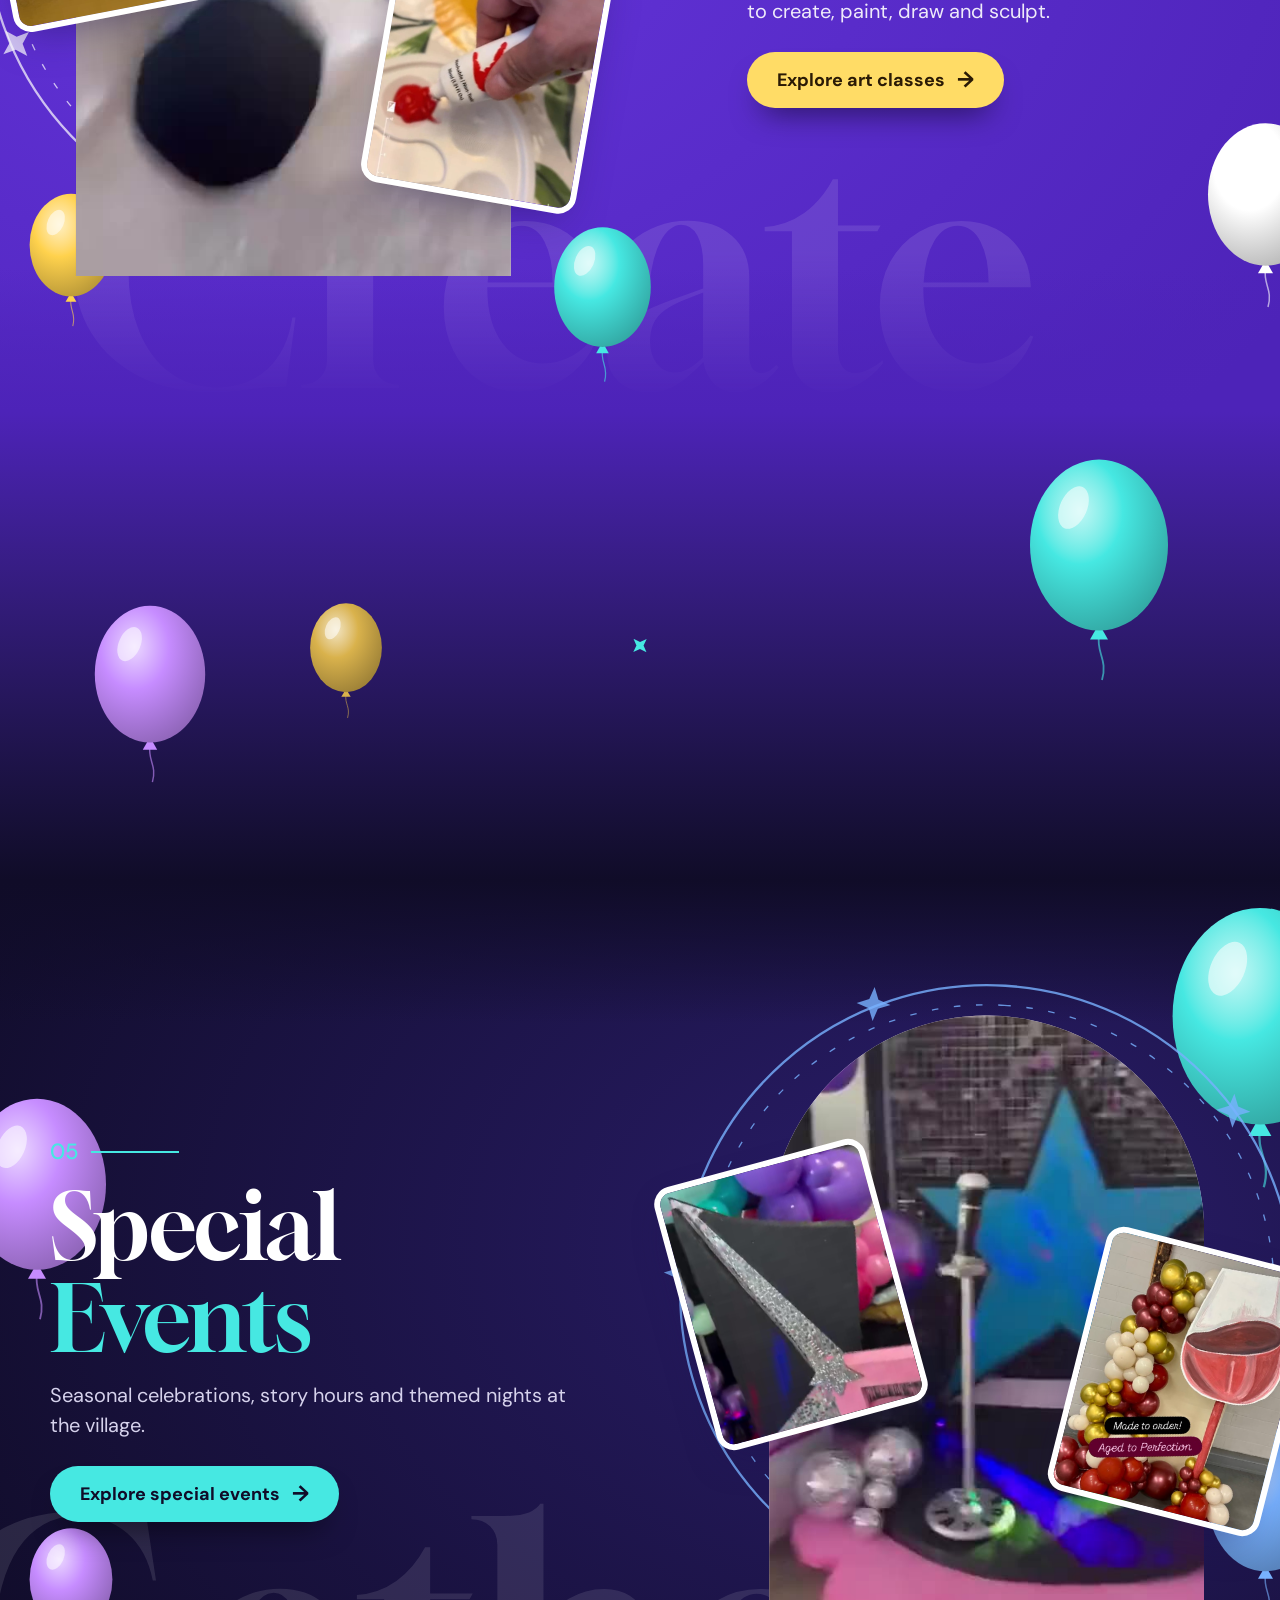
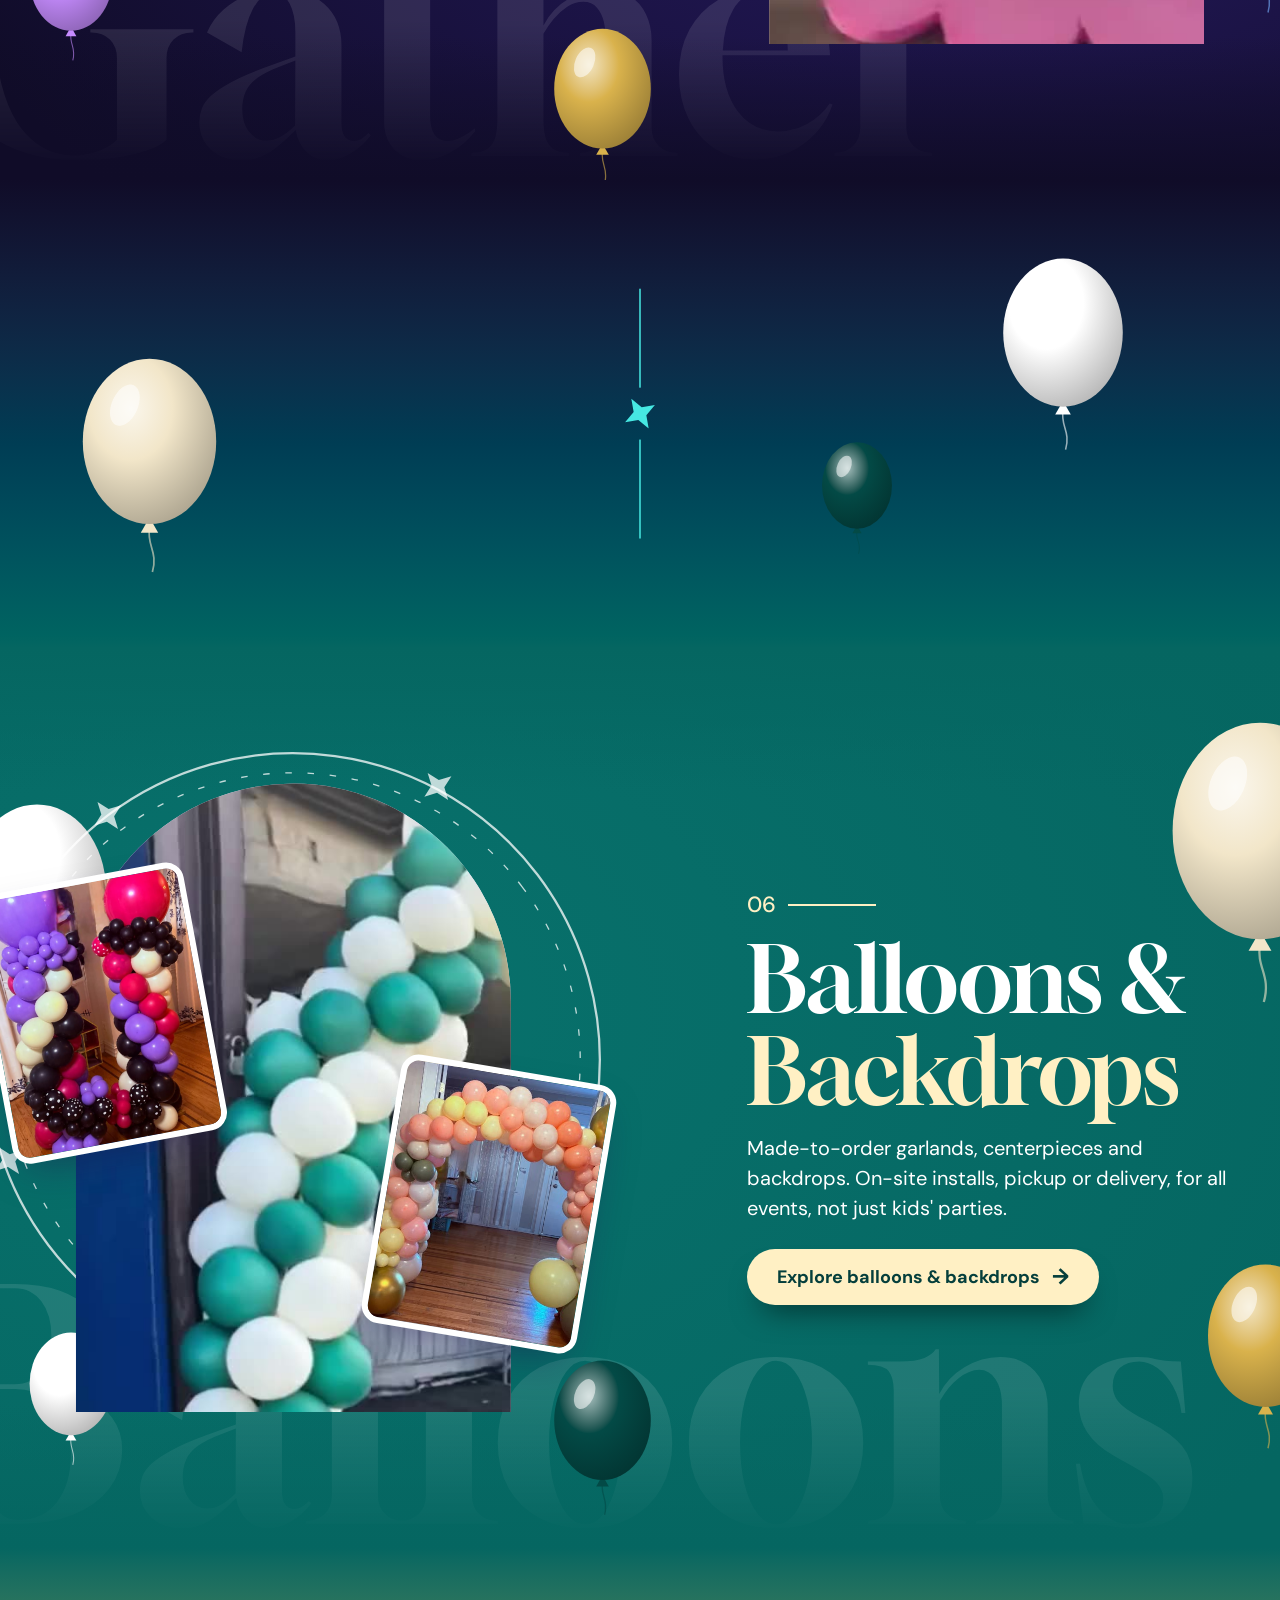
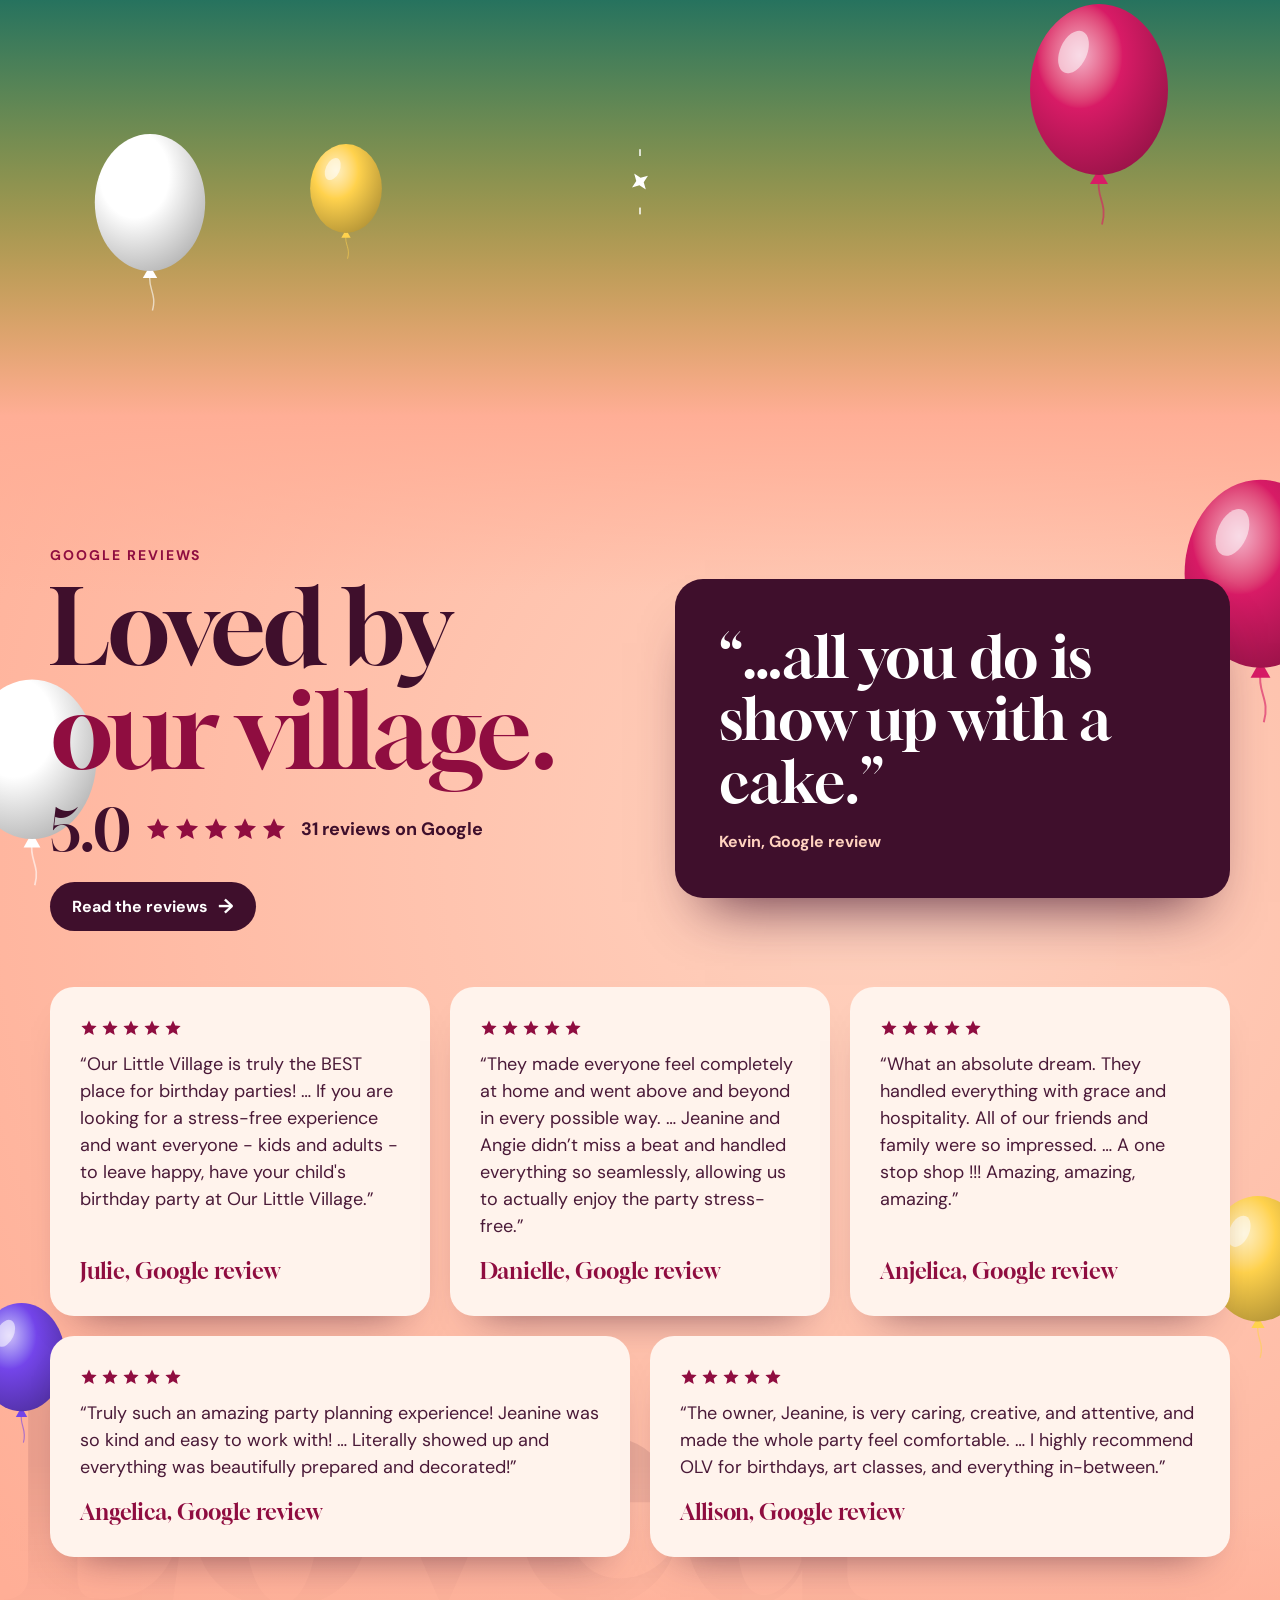
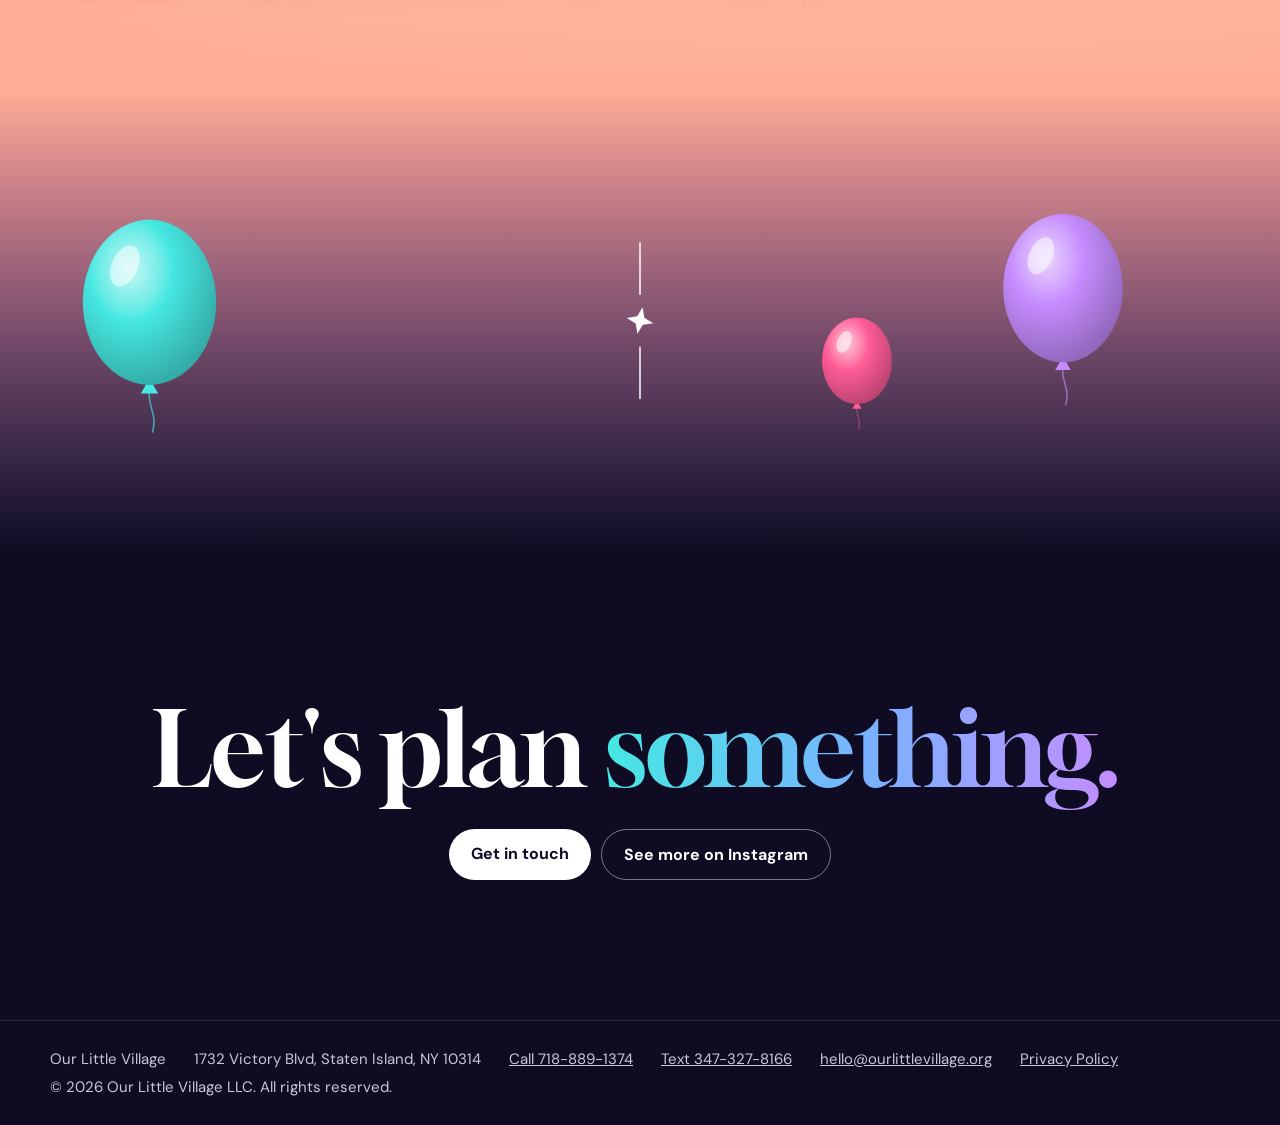
==== commit ee008ee9: "Add files via upload" ====
--- a/index.html
+++ b/index.html
@@ -96,14 +96,14 @@
 .offer-head h2 em{font-style:normal;background:var(--grad);-webkit-background-clip:text;background-clip:text;color:transparent;padding-right:.08em}
 .offer-head p{margin:14px auto 0;color:#c9c5e0;font-size:18px;max-width:30em;line-height:1.45}
 
-.ch{--p:0;position:relative;overflow:hidden;display:grid;gap:44px;align-items:center;padding:72px 16px 84px;background:var(--bg);color:var(--fg)}
-.ch[data-clip=parties]{--bg:radial-gradient(90% 90% at 75% 40%,#c4145a 0%,#a30f4a 100%);--fg:#fff;--sub:rgba(255,255,255,.9);--em:#ffe3ec;--ring:rgba(255,255,255,.75)}
-.ch[data-clip=private]{--bg:radial-gradient(90% 90% at 25% 40%,#ffe9f0 0%,#ffc9dc 100%);--fg:#3f0f2c;--sub:#6b2a4c;--em:#a30f4a;--ring:rgba(194,24,91,.6)}
-.ch[data-clip=toddler]{--bg:radial-gradient(90% 90% at 75% 40%,#ffdb5c 0%,#ffbe1f 100%);--fg:#2a1a05;--sub:#4c3510;--em:#9c2013;--ring:rgba(42,26,5,.55)}
-.ch[data-clip=art]{--bg:radial-gradient(90% 90% at 25% 40%,#6535dc 0%,#4d23b8 100%);--fg:#fff;--sub:rgba(255,255,255,.9);--em:#ffdc66;--ring:rgba(255,255,255,.7)}
-.ch[data-clip=special]{--bg:radial-gradient(90% 90% at 75% 40%,#2a1d6b 0%,#100c28 100%);--fg:#fff;--sub:#d6d2ec;--em:#46e8e2;--ring:rgba(120,178,255,.8)}
-.ch[data-clip=balloons]{--bg:radial-gradient(90% 90% at 25% 40%,#08716c 0%,#056661 100%);--fg:#fff;--sub:#fff;--em:#fff0c4;--ring:rgba(255,255,255,.75)}
-.ghost{position:absolute;left:50%;top:84%;font:400 clamp(130px,25vw,400px)/1 var(--display);white-space:nowrap;color:var(--fg);opacity:.1;transform:translate(calc(-50% + var(--p)*16vw),-50%);pointer-events:none}
+.ch{--p:0;position:relative;overflow:hidden;display:grid;gap:44px;align-items:center;padding:72px 16px 84px;background:linear-gradient(180deg,var(--edge) 0,transparent 16%,transparent 84%,var(--edge) 100%),var(--bg);color:var(--fg)}
+.ch[data-clip=parties]{--edge:#a30f4a;--bg:radial-gradient(90% 90% at 75% 40%,#c4145a 0%,#a30f4a 100%);--fg:#fff;--sub:rgba(255,255,255,.9);--em:#ffe3ec;--ring:rgba(255,255,255,.75)}
+.ch[data-clip=private]{--edge:#ffc9dc;--bg:radial-gradient(90% 90% at 25% 40%,#ffe9f0 0%,#ffc9dc 100%);--fg:#3f0f2c;--sub:#6b2a4c;--em:#a30f4a;--ring:rgba(194,24,91,.6)}
+.ch[data-clip=toddler]{--edge:#ffbe1f;--bg:radial-gradient(90% 90% at 75% 40%,#ffdb5c 0%,#ffbe1f 100%);--fg:#2a1a05;--sub:#4c3510;--em:#9c2013;--ring:rgba(42,26,5,.55)}
+.ch[data-clip=art]{--edge:#4d23b8;--bg:radial-gradient(90% 90% at 25% 40%,#6535dc 0%,#4d23b8 100%);--fg:#fff;--sub:rgba(255,255,255,.9);--em:#ffdc66;--ring:rgba(255,255,255,.7)}
+.ch[data-clip=special]{--edge:#100c28;--bg:radial-gradient(90% 90% at 75% 40%,#2a1d6b 0%,#100c28 100%);--fg:#fff;--sub:#d6d2ec;--em:#46e8e2;--ring:rgba(120,178,255,.8)}
+.ch[data-clip=balloons]{--edge:#056661;--bg:radial-gradient(90% 90% at 25% 40%,#08716c 0%,#056661 100%);--fg:#fff;--sub:#fff;--em:#fff0c4;--ring:rgba(255,255,255,.75)}
+.ghost{-webkit-mask-image:linear-gradient(180deg,#000 45%,transparent 92%);mask-image:linear-gradient(180deg,#000 45%,transparent 92%);position:absolute;left:50%;top:84%;font:400 clamp(130px,25vw,400px)/1 var(--display);white-space:nowrap;color:var(--fg);opacity:.1;transform:translate(calc(-50% + var(--p)*16vw),-50%);pointer-events:none}
 .bal{position:absolute;left:calc(var(--x)*1%);top:calc(var(--y)*1%);width:calc(var(--s)*1px);transform:translateY(calc(var(--p)*var(--v)*1px));pointer-events:none}
 .bal svg{display:block;width:100%;overflow:visible;animation:bob 5.5s ease-in-out infinite alternate;animation-delay:var(--d)}
 @keyframes bob{from{transform:translateY(-9px) rotate(-3deg)}to{transform:translateY(11px) rotate(3deg)}}
@@ -130,7 +130,7 @@
 .float.a{left:-20%;top:9%;transform:translateY(calc(var(--p)*-95px)) rotate(calc(-7deg + var(--p)*9deg))}
 .float.b{right:-20%;bottom:5%;transform:translateY(calc(var(--p)*105px)) rotate(calc(6deg - var(--p)*9deg))}
 
-.love{--p:0;--fg:#3f0f2c;position:relative;overflow:hidden;background:radial-gradient(90% 90% at 70% 35%,#ffd2bf 0%,#ffae96 100%);color:#3f0f2c;padding:84px 16px 96px}
+.love{--p:0;--fg:#3f0f2c;position:relative;overflow:hidden;background:linear-gradient(180deg,#ffae96 0,transparent 14%,transparent 86%,#ffae96 100%),radial-gradient(90% 90% at 70% 35%,#ffd2bf 0%,#ffae96 100%);color:#3f0f2c;padding:84px 16px 96px}
 .love-in{position:relative;z-index:1;max-width:1180px;margin:0 auto;display:grid;gap:34px}
 .love-in>*{opacity:0;transform:translateY(28px);transition:opacity .8s ease,transform 1s var(--ease)}
 .love.in .love-in>*{opacity:1;transform:none}
@@ -153,6 +153,13 @@
 .loves .stars svg{width:18px;height:18px}
 .loves blockquote{margin:14px 0 18px;font-size:18px;line-height:1.5;color:#4a1a38}
 .loves figcaption{margin-top:auto;font:400 22px var(--display);color:#8f0d40}
+.breath{--p:0;--q:0;position:relative;height:clamp(190px,34vh,300px);overflow:hidden;pointer-events:none;background:linear-gradient(180deg,var(--a),var(--b))}
+@supports (background:linear-gradient(in oklch,red,blue)){.breath{background:linear-gradient(180deg in oklch,var(--a),var(--b))}}
+.breath .mark{position:absolute;left:50%;top:50%;width:2px;height:66%;margin:-33% 0 0 -1px;margin-top:0;transform:translateY(-50%);color:var(--o)}
+.breath .mark::before,.breath .mark::after{content:"";position:absolute;left:0;width:2px;height:calc(50% - 26px);background:currentColor;opacity:.75;transform:scaleY(var(--q));transition:none}
+.breath .mark::before{top:0;transform-origin:50% 100%}
+.breath .mark::after{bottom:0;transform-origin:50% 0}
+.breath .mark svg{position:absolute;left:50%;top:50%;width:34px;height:34px;margin:-17px 0 0 -17px;fill:currentColor;transform:rotate(calc(var(--p)*200deg)) scale(calc(.55 + var(--q)*.6))}
 .closing{background:var(--ink);color:#fff;text-align:center;padding:96px 16px}
 .closing h2{font:400 clamp(48px,9vw,104px)/1.02 var(--display);letter-spacing:-.02em}
 .closing em{font-style:normal;background:var(--grad);-webkit-background-clip:text;background-clip:text;color:transparent;padding-right:.08em}
@@ -169,6 +176,7 @@
   h1{font-size:clamp(64px,6.6vw,104px)}
   .lede{font-size:20px}
   .skip{right:32px;bottom:26px}
+  .breath{height:clamp(300px,52vh,520px);overflow:visible;z-index:2}
   .offer-head{padding-top:120px}
   .ch{grid-template-columns:1fr 1fr;gap:60px;padding:clamp(80px,11vh,130px) max(40px,calc((100vw - 1180px)/2));min-height:100vh}
   .ch:nth-of-type(even) .ch-media{order:-1;justify-self:start;margin-left:2vw;margin-right:0}
@@ -188,6 +196,7 @@
   .ticker div{animation:none}
   .stage-site .slide.on,.stage-site .slide.out{animation:none}
   .bal svg{animation:none}
+  .breath{--q:1}
   .love-in>*{transition:none}
   .ch-text>*,.num::after,.orbit,.arch,.float{transition:none}
 }
@@ -375,7 +384,7 @@
   var reduced = window.matchMedia && matchMedia('(prefers-reduced-motion: reduce)').matches;
   var STARS = [[50,3],[93,30],[80,86],[18,83],[6,36]];
   // left %, top %, size px, scroll speed, bob delay, hide on phones
-  var SPOTS = [[-3,4,150,-120,0,1],[91,3,190,90,-2.1],[43,86,105,-70,-3.4,1],[94,74,125,130,-1.2],[2,79,90,70,-4.2,1]];
+  var SPOTS = [[-3,12,150,-120,0,1],[91,12,190,90,-2.1],[43,76,105,-70,-3.4,1],[94,74,125,130,-1.2],[2,79,90,70,-4.2,1]];
   var PANELS = {
     parties: {word:'Celebrate', colors:['#ffb3cd','#ffffff','#ff5c97','#ffd27a']},
     'private': {word:'Together', colors:['#e8417f','#ffffff','#f58fb4','#d9b24c']},
@@ -414,7 +423,7 @@
   var love = document.querySelector('.love');
   (function(){
     var colors = ['#ffffff', '#d81b66', '#ffd24d', '#7445ea'];
-    var spots = [[-3,6,140,-110,-1,1],[92,4,165,90,-2.4],[94,70,110,110,-.6,1],[-2,76,95,80,-3.2,1]];
+    var spots = [[-3,12,140,-110,-1,1],[92,12,165,90,-2.4],[94,70,110,110,-.6,1],[-2,76,95,80,-3.2,1]];
     var html = '<div class="ghost" aria-hidden="true">Loved</div>';
     spots.forEach(function(b, k){
       var c = colors[k], id = 'lv' + k;
@@ -424,6 +433,39 @@
         '<ellipse cx="50" cy="58" rx="46" ry="57" fill="url(#' + id + ')"/><ellipse cx="33" cy="33" rx="9" ry="15" transform="rotate(24 33 33)" fill="#fff" opacity=".55"/></svg></div>';
     });
     love.insertAdjacentHTML('afterbegin', html);
+  })();
+
+  var breaths = [];
+  (function(){
+    var edges = ['#0e0b22','#a30f4a','#ffc9dc','#ffbe1f','#4d23b8','#100c28','#056661','#ffae96','#0e0b22'];
+    var marks = ['#ffffff','#ffffff','#a30f4a','#ffffff','#46e8e2','#46e8e2','#ffffff','#ffffff'];
+    var keys = ['parties','private','toddler','art','special','balloons'];
+    var layouts = [
+      [[7,14,120,-190,-1],[80,40,150,210,-2.6],[24,58,78,120,-3.7,1]],
+      [[78,10,130,-200,-.5],[6,44,145,190,-3.1],[64,60,76,130,-1.9,1]]
+    ];
+    var anchors = chapters.concat(love);
+    function balloon(c, id, b){
+      return '<div class="bal' + (b[5] ? ' extra' : '') + '" style="--x:' + b[0] + ';--y:' + b[1] + ';--s:' + b[2] + ';--v:' + b[3] + ';--d:' + b[4] + 's">' +
+        '<svg viewBox="0 0 100 150"><defs><radialGradient id="' + id + '" cx=".36" cy=".3" r=".82"><stop offset="0" style="stop-color:color-mix(in srgb,' + c + ' 35%,#fff)"/><stop offset=".38" style="stop-color:' + c + '"/><stop offset="1" style="stop-color:color-mix(in srgb,' + c + ' 68%,#000)"/></radialGradient></defs>' +
+        '<path d="M50 118c-2 12 6 16 2 30" fill="none" stroke="' + c + '" stroke-opacity=".6" stroke-width="1.2"/><path d="M44 121h12l-4-7h-4Z" fill="' + c + '"/>' +
+        '<ellipse cx="50" cy="58" rx="46" ry="57" fill="url(#' + id + ')"/><ellipse cx="33" cy="33" rx="9" ry="15" transform="rotate(24 33 33)" fill="#fff" opacity=".55"/></svg></div>';
+    }
+    for (var i = 0; i < 8; i++) {
+      var d = document.createElement('div');
+      d.className = 'breath';
+      d.setAttribute('aria-hidden', 'true');
+      d.style.setProperty('--a', edges[i]);
+      d.style.setProperty('--b', edges[i + 1]);
+      d.style.setProperty('--o', marks[i]);
+      var colors = i < 6 ? PANELS[keys[i]].colors : (i === 6 ? ['#ffffff', '#d81b66', '#ffd24d'] : ['#c68cff', '#46e8e2', '#ff5c97']);
+      var html = '<div class="mark"><svg viewBox="-13 -13 26 26"><path d="M0-13 3.500-3.500 13 0 3.500 3.500 0 13-3.500 3.500-13 0-3.500-3.500Z"/></svg></div>';
+      layouts[i % 2].forEach(function(b, k){ html += balloon(colors[k % colors.length], 'br' + i + k, b); });
+      d.innerHTML = html;
+      if (i < 7) anchors[i].insertAdjacentElement('beforebegin', d);
+      else love.insertAdjacentElement('afterend', d);
+      breaths.push(d);
+    }
   })();
 
   if (!('IntersectionObserver' in window)) {
@@ -452,11 +494,12 @@
   function update(){
     queued = false;
     var vh = window.innerHeight;
-    chapters.concat(love).forEach(function(c){
+    chapters.concat(love, breaths).forEach(function(c){
       var r = c.getBoundingClientRect();
       if (r.bottom < -vh * .3 || r.top > vh * 1.3) return;
       var p = Math.max(-1, Math.min(1, (r.top + r.height / 2 - vh / 2) / vh));
       c.style.setProperty('--p', p.toFixed(3));
+      c.style.setProperty('--q', Math.max(0, 1 - Math.abs(p) * 1.5).toFixed(3));
     });
   }
   function ask(){ if (!queued) { queued = true; requestAnimationFrame(update); } }
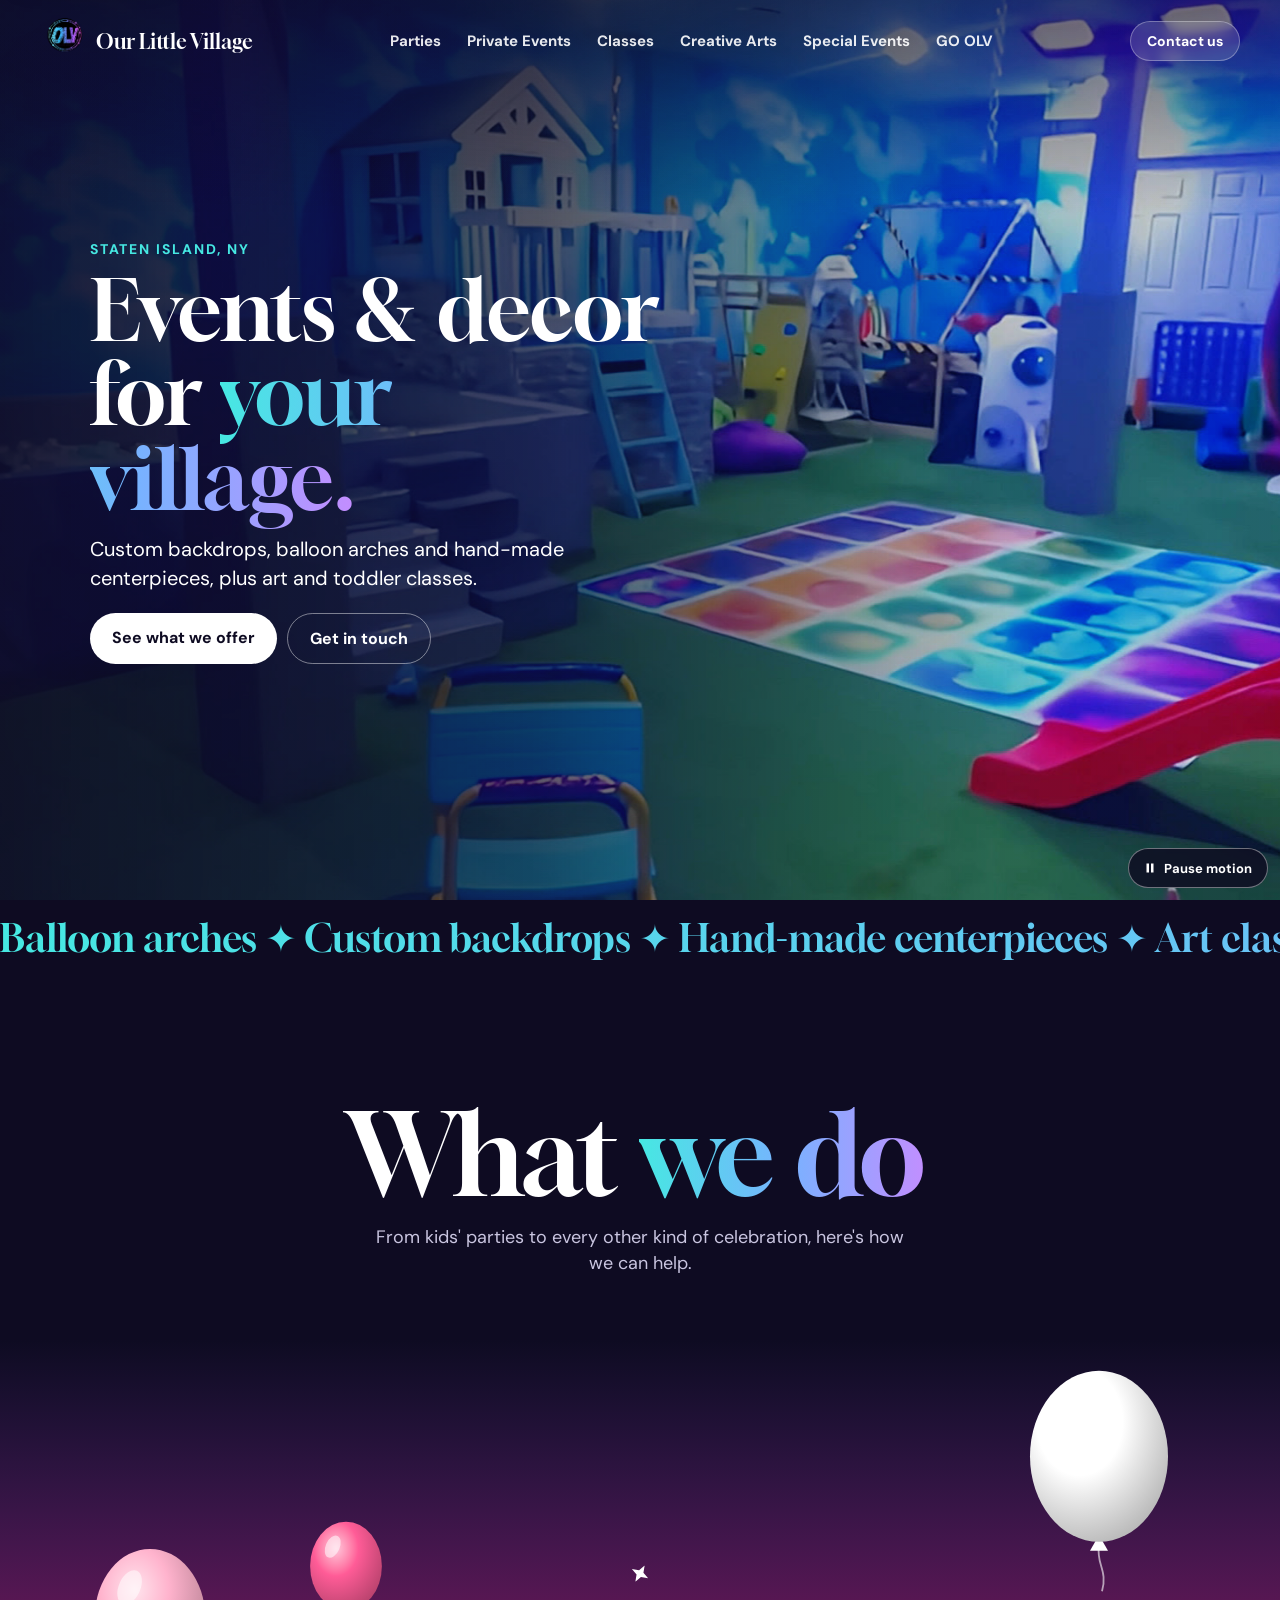
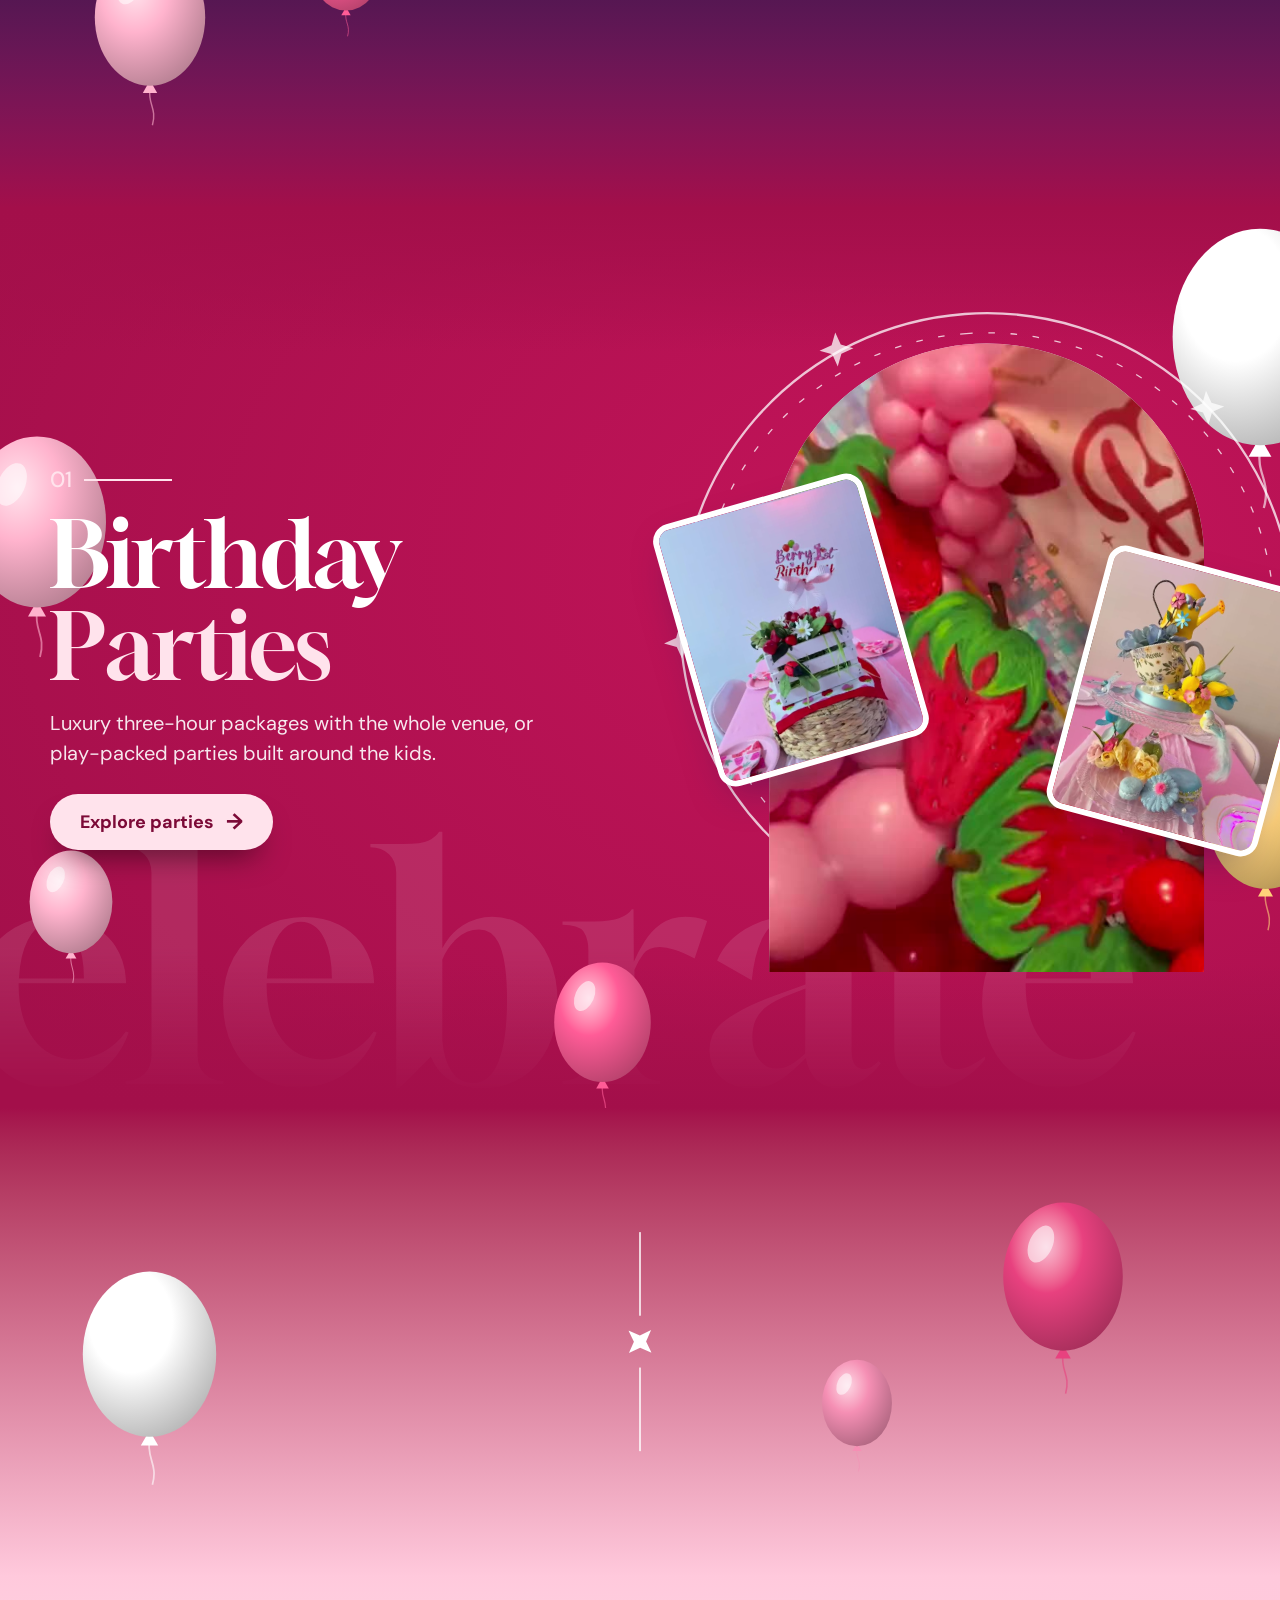
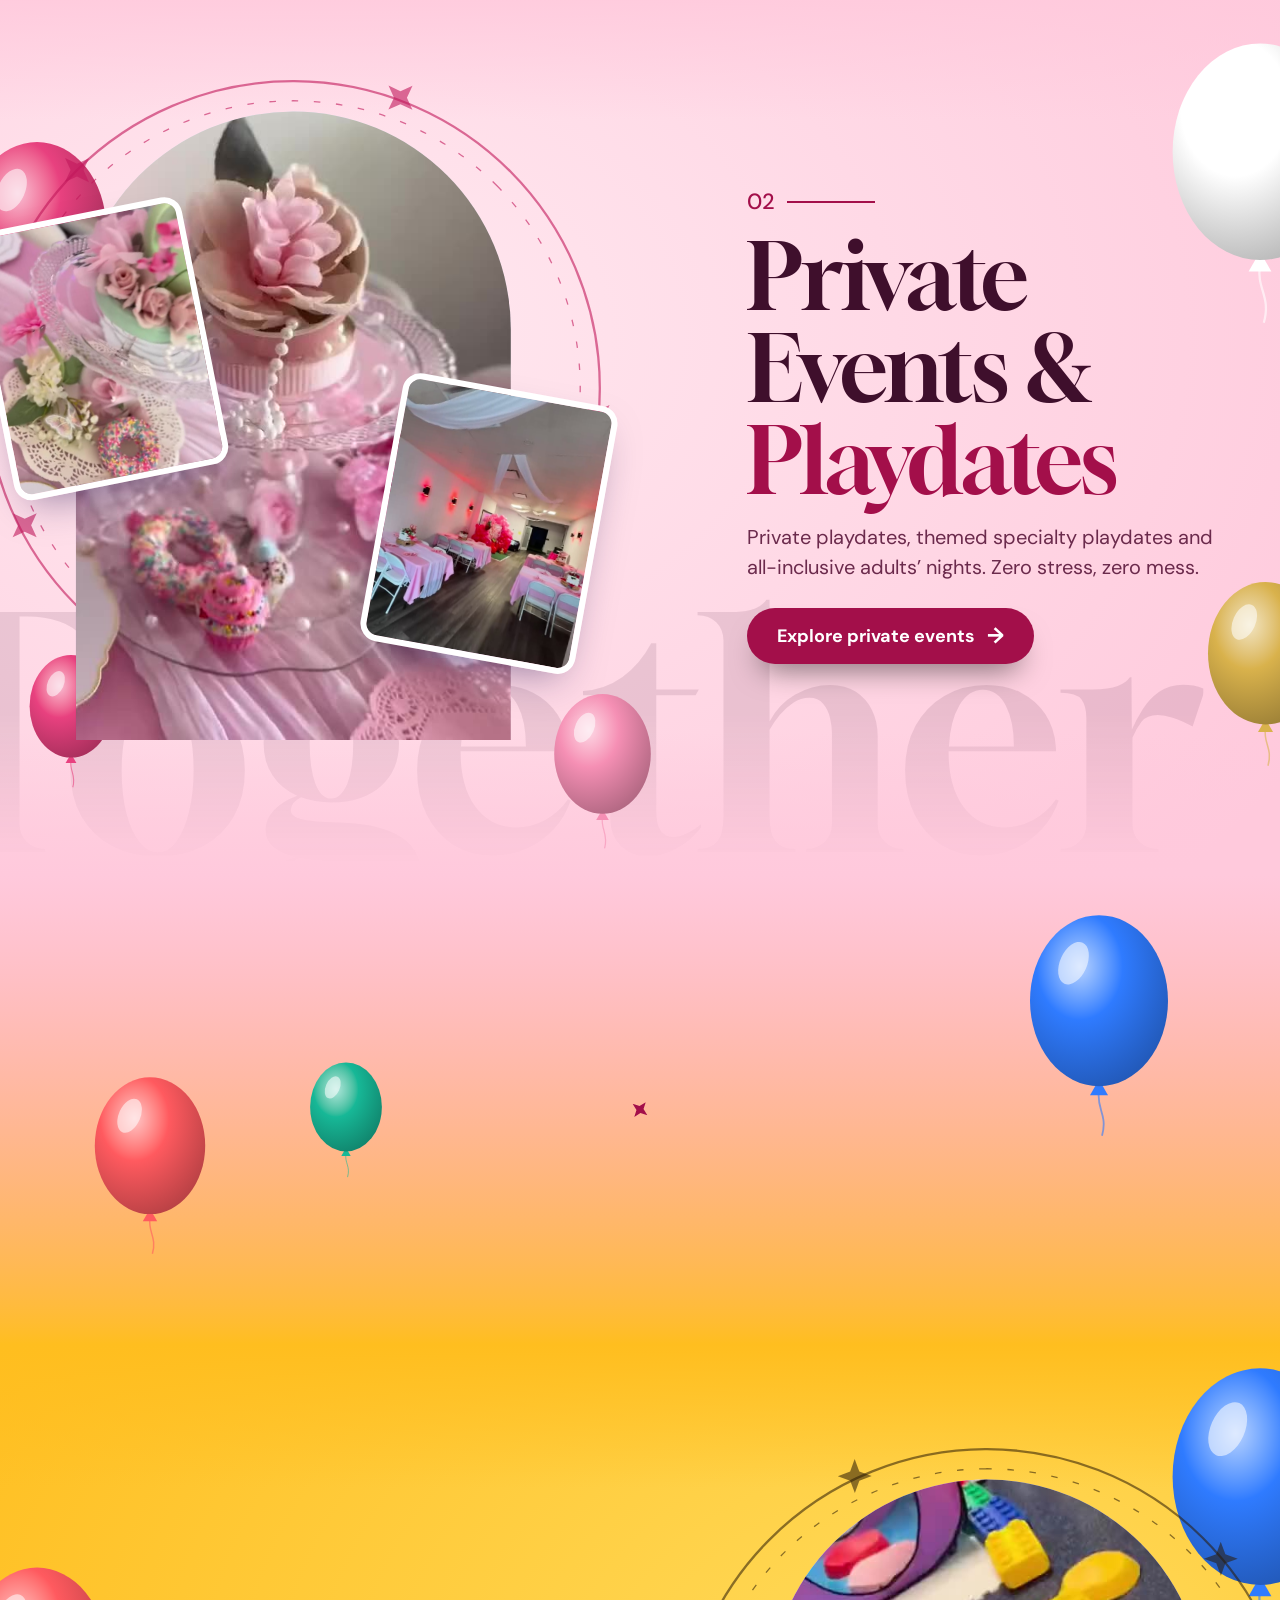
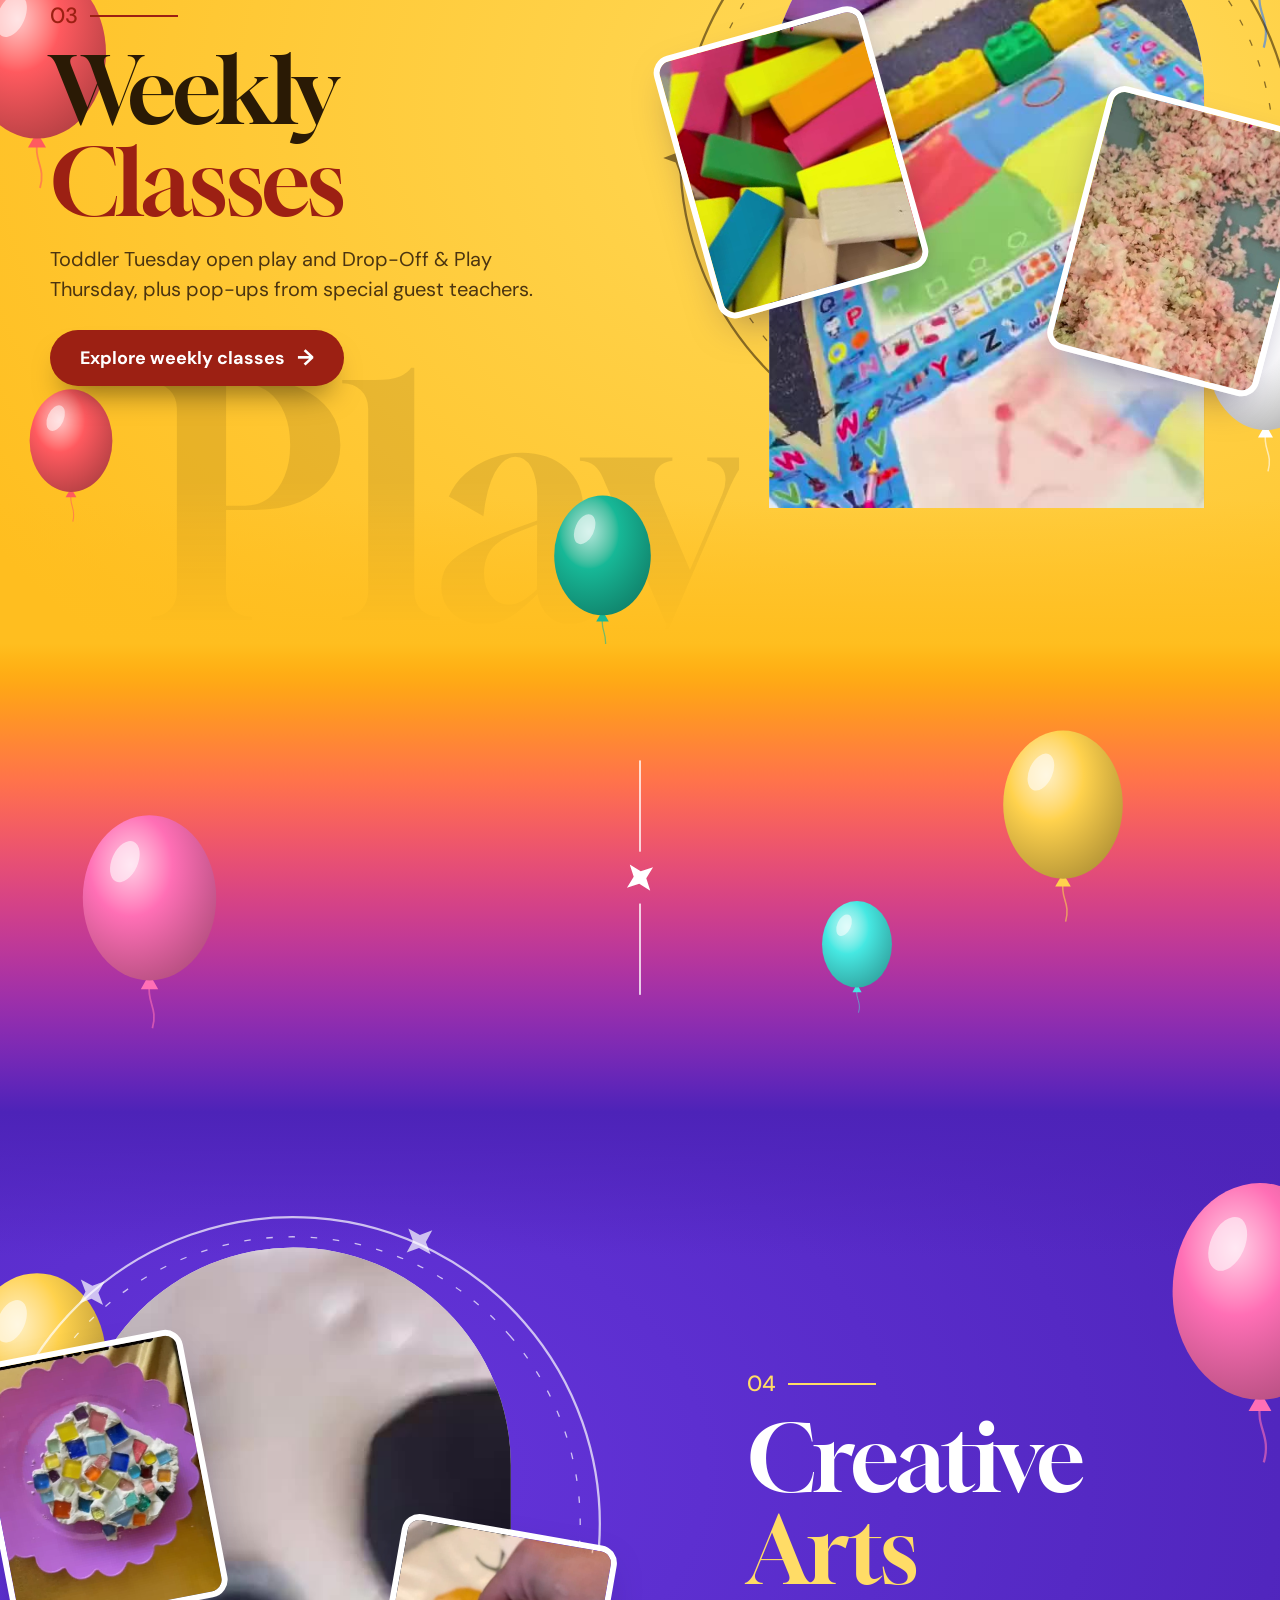
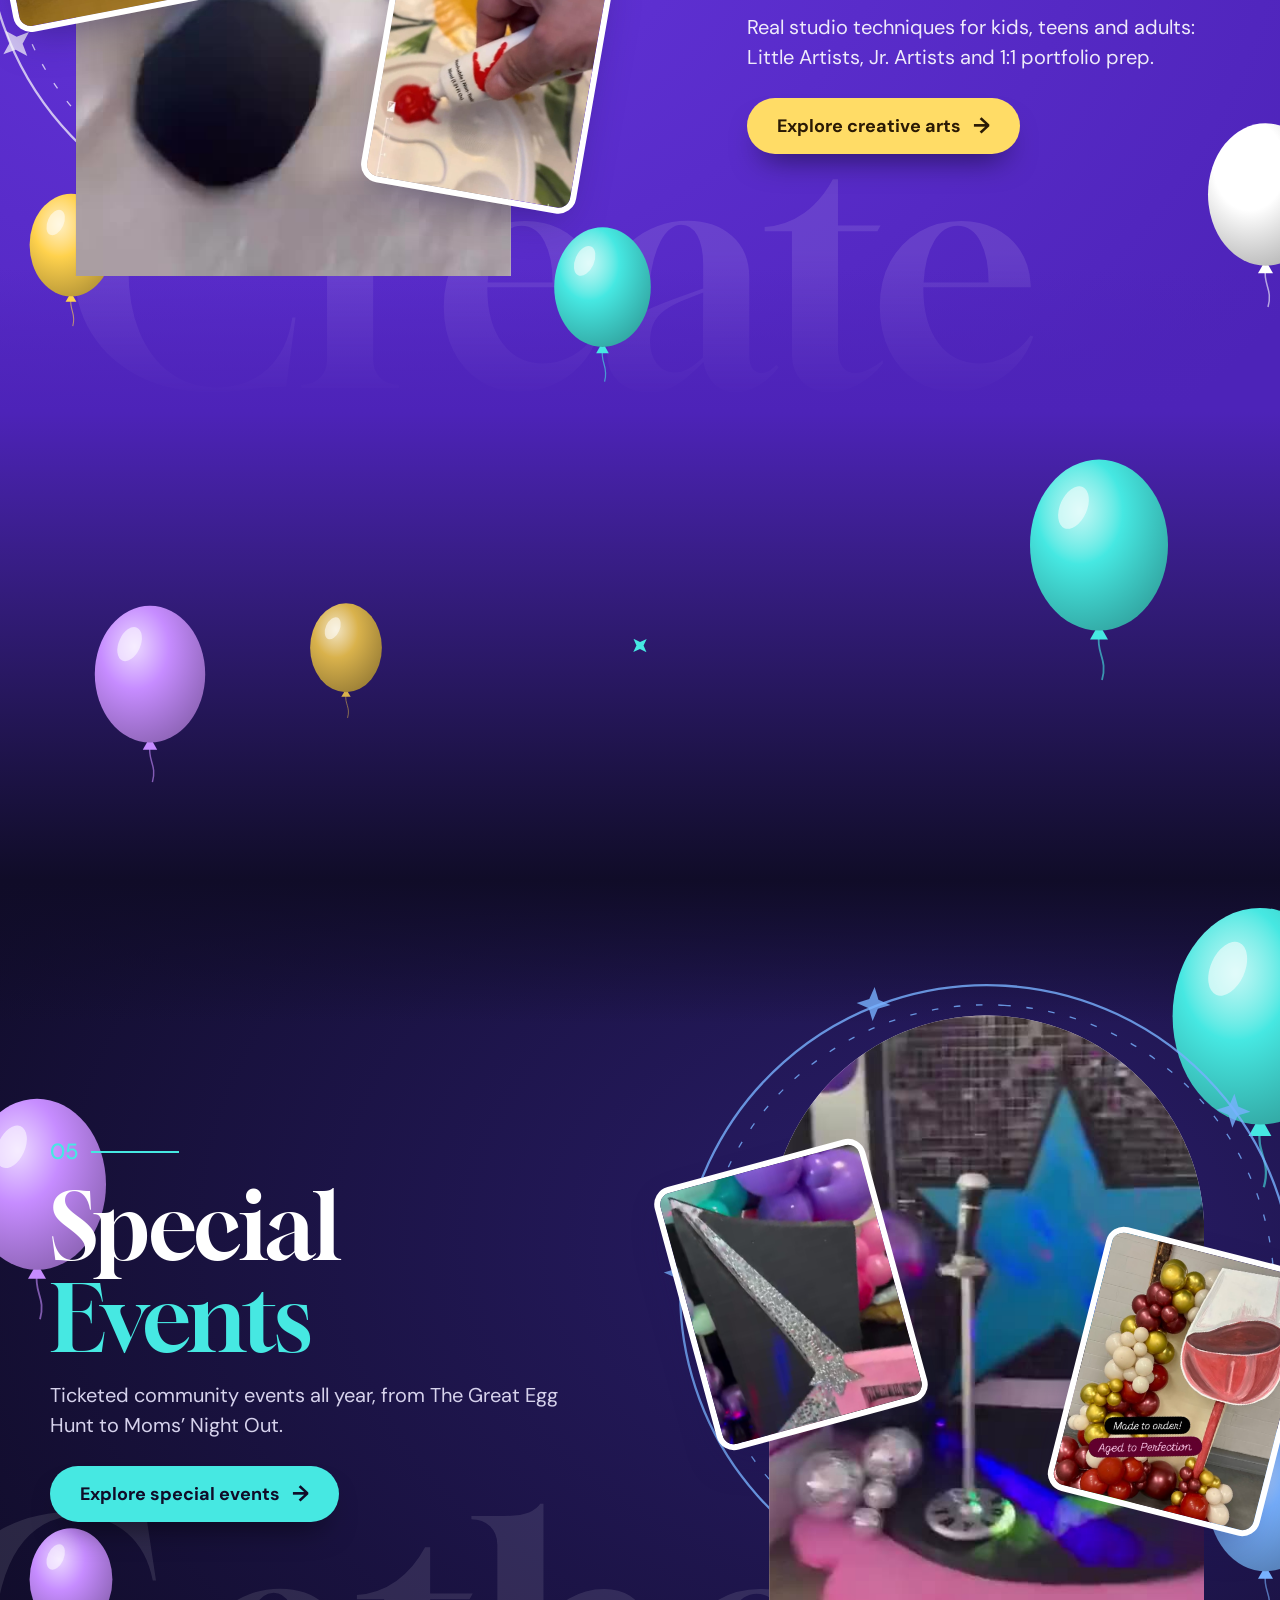
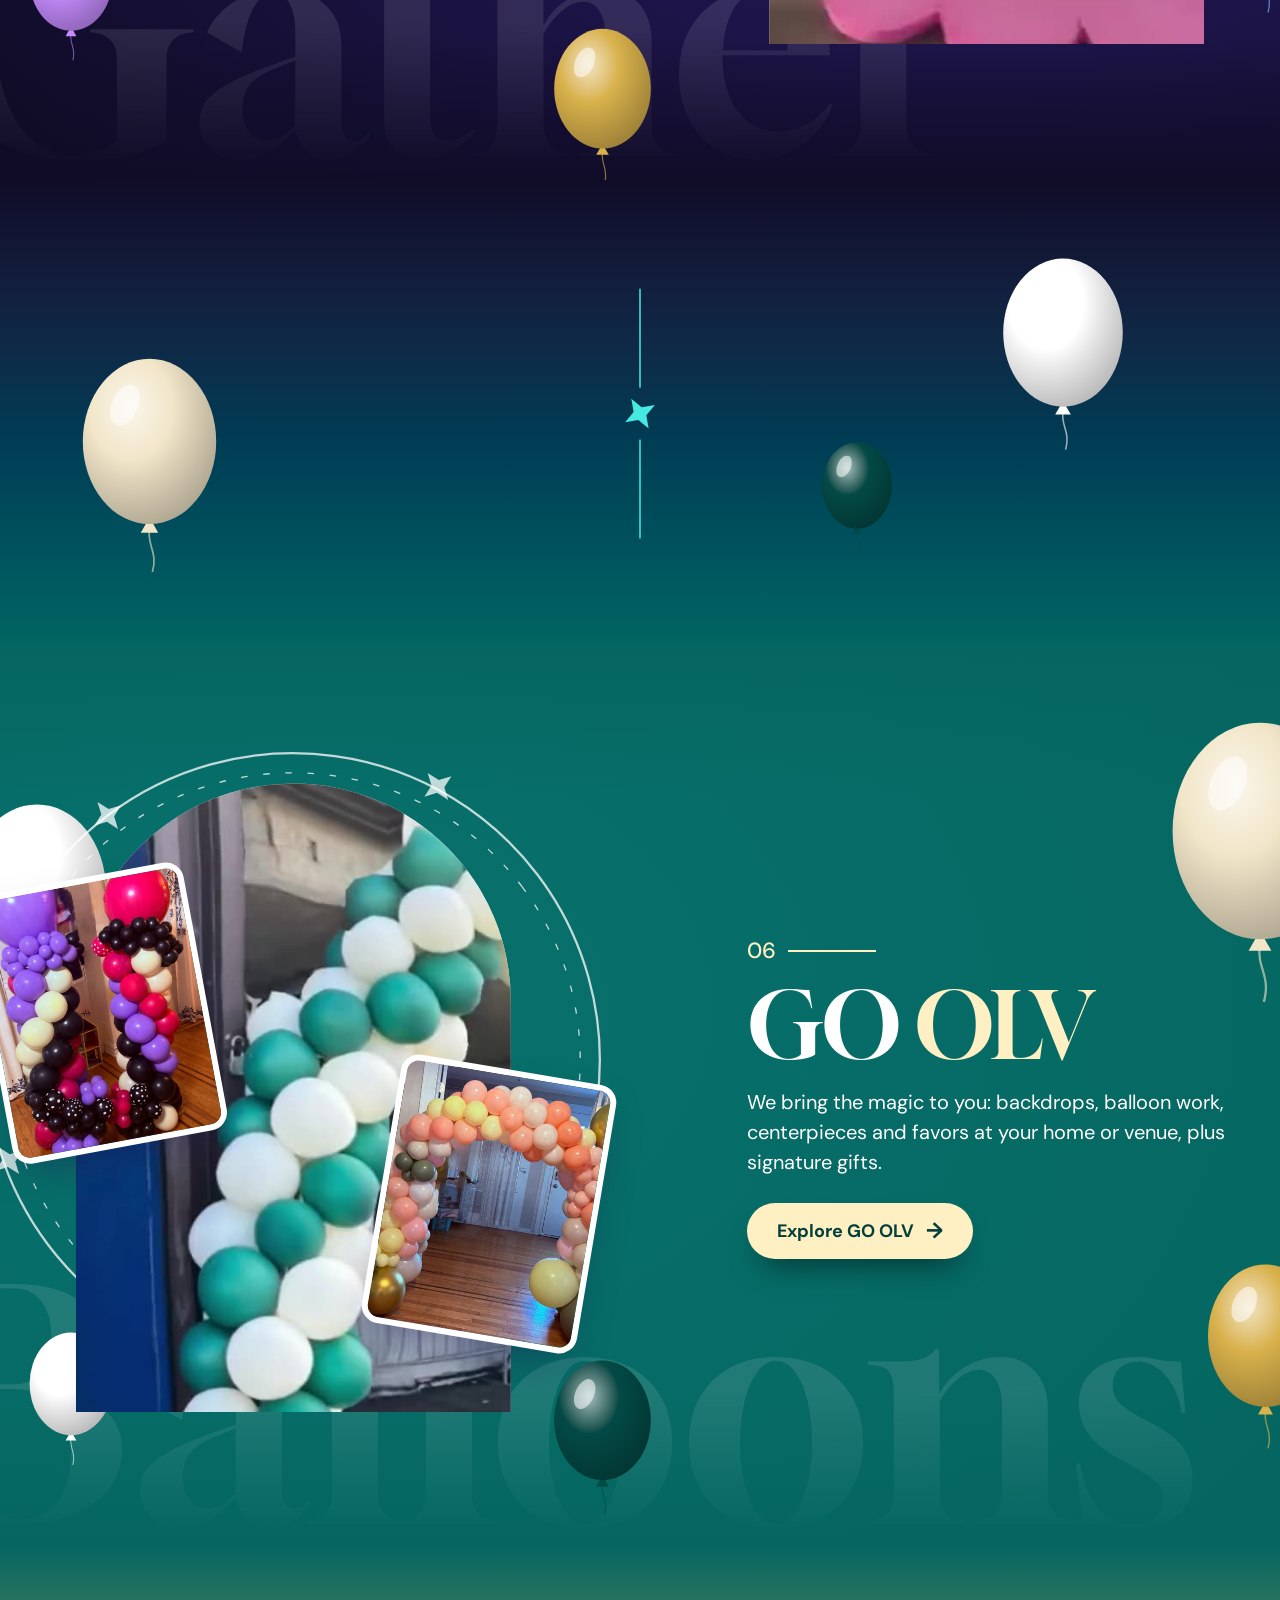
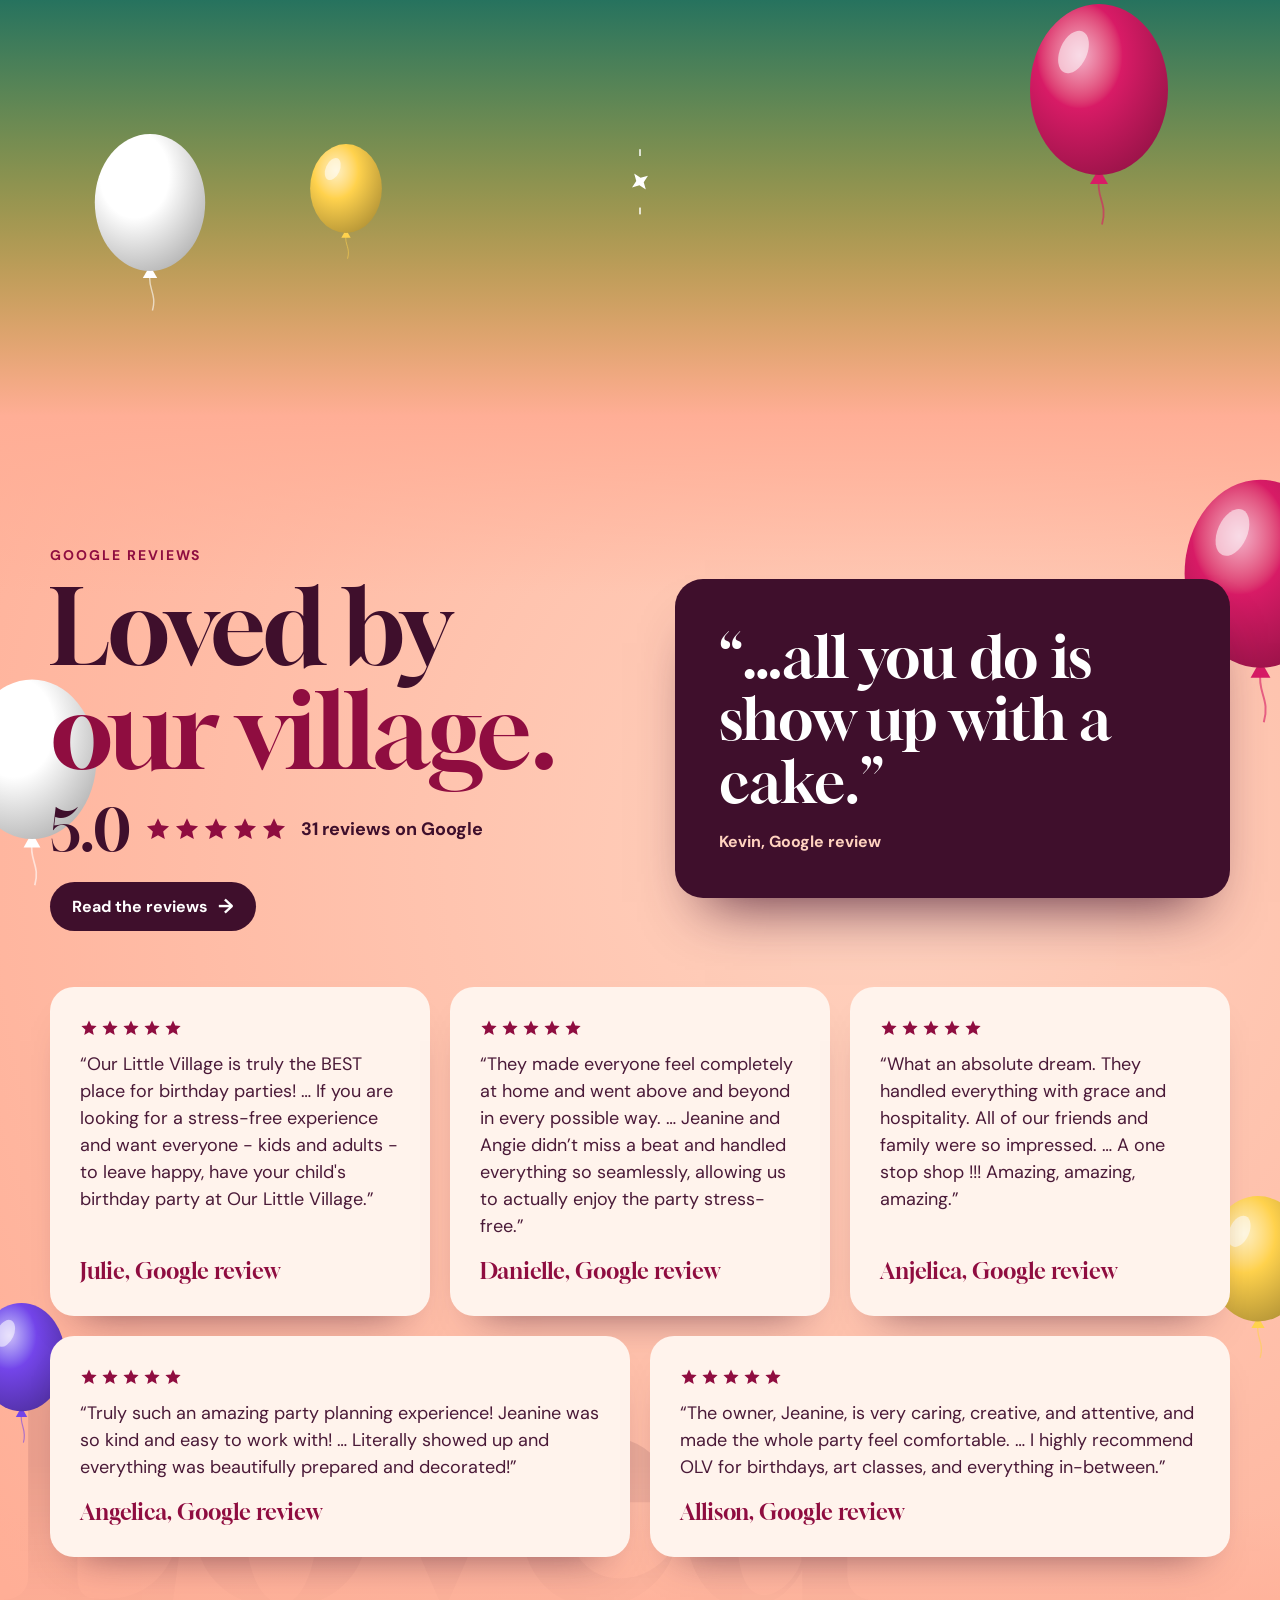
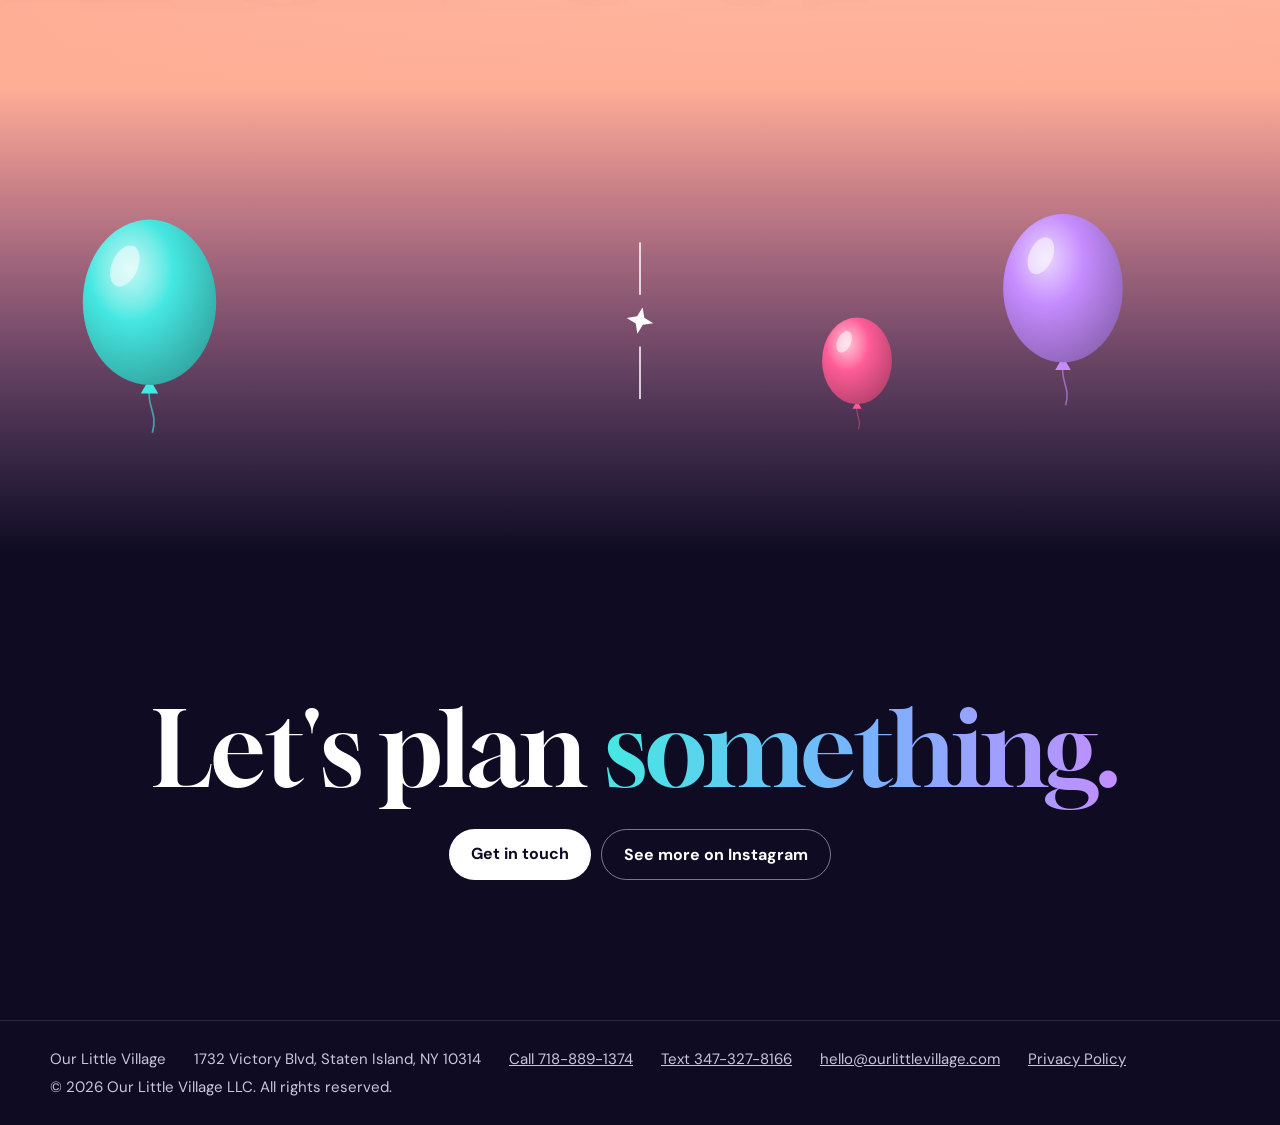
==== commit dada748e: "Apply client rework: new page copy, prices, motion and .com email Co-Authored-By: Claude Opus 5.5 <n" ====
--- a/index.html
+++ b/index.html
@@ -200,6 +200,9 @@
   .love-in>*{transition:none}
   .ch-text>*,.num::after,.orbit,.arch,.float{transition:none}
 }
+/* the six links only fit on one line from 1100px; narrower screens use Menu */
+@media (min-width:900px) and (max-width:1099px){.nav ul{display:none!important}.menu{display:block!important}}
+.nav li a{white-space:nowrap}
 </style>
 <link rel="stylesheet" href="assets/access.css">
 </head>
@@ -217,13 +220,13 @@
     <ul>
       <li><a href="parties.html">Parties</a></li>
       <li><a href="private-events.html">Private Events</a></li>
-      <li><a href="toddler-classes.html">Toddler</a></li>
-      <li><a href="art-classes.html">Art</a></li>
+      <li><a href="toddler-classes.html">Classes</a></li>
+      <li><a href="art-classes.html">Creative Arts</a></li>
       <li><a href="special-events.html">Special Events</a></li>
-      <li><a href="balloons-backdrops.html">Balloons</a></li>
+      <li><a href="balloons-backdrops.html">GO OLV</a></li>
     </ul>
     <div class="nav-end">
-      <details class="menu"><summary>Menu</summary><div class="panel"><a href="parties.html">Parties</a><a href="private-events.html">Private Events</a><a href="toddler-classes.html">Toddler</a><a href="art-classes.html">Art</a><a href="special-events.html">Special Events</a><a href="balloons-backdrops.html">Balloons</a><a href="contact.html">Contact</a></div></details>
+      <details class="menu"><summary>Menu</summary><div class="panel"><a href="parties.html">Parties</a><a href="private-events.html">Private Events</a><a href="toddler-classes.html">Classes</a><a href="art-classes.html">Creative Arts</a><a href="special-events.html">Special Events</a><a href="balloons-backdrops.html">GO OLV</a><a href="contact.html">Contact</a></div></details>
       <a class="call" href="contact.html">Contact us</a>
     </div>
   </nav>
@@ -241,37 +244,37 @@
   <header class="offer-head"><h2>What <em>we do</em></h2><p>From kids' parties to every other kind of celebration, here's how we can help.</p></header>
 
   <article class="ch" data-clip="parties">
-    <div class="ch-text"><span class="num">01</span><h3><em>Parties</em></h3><p>All-inclusive birthday packages, styled right down to the last balloon.</p><a class="more" href="parties.html">Explore parties</a></div>
+    <div class="ch-text"><span class="num">01</span><h3>Birthday <em>Parties</em></h3><p>Luxury three-hour packages with the whole venue, or play-packed parties built around the kids.</p><a class="more" href="parties.html">Explore parties</a></div>
     <div class="ch-media"><div class="arch"></div>
       <img class="float a" loading="lazy" src="assets/work/parties-a.jpg" alt="Strawberry-themed birthday centerpiece on a pink table">
       <img class="float b" loading="lazy" src="assets/work/parties-b.jpg" alt="Teacup tower centerpiece with spring flowers"></div>
   </article>
   <article class="ch" data-clip="private">
-    <div class="ch-text"><span class="num">02</span><h3>Private Events &amp; <em>Playdates</em></h3><p>Have the space to yourselves, set up and styled for your group.</p><a class="more" href="private-events.html">Explore private events</a></div>
+    <div class="ch-text"><span class="num">02</span><h3>Private Events &amp; <em>Playdates</em></h3><p>Private playdates, themed specialty playdates and all-inclusive adults&#8217; nights. Zero stress, zero mess.</p><a class="more" href="private-events.html">Explore private events</a></div>
     <div class="ch-media"><div class="arch"></div>
       <img class="float a" loading="lazy" src="assets/work/private-a.jpg" alt="Tea party table setting with roses and a sprinkled donut">
       <img class="float b" loading="lazy" src="assets/work/private-b.jpg" alt="Event room with pink dressed tables and draped ceiling"></div>
   </article>
   <article class="ch" data-clip="toddler">
-    <div class="ch-text"><span class="num">03</span><h3>Toddler <em>Classes</em></h3><p>Toddler Tuesdays bring sensory play and open play, with complimentary coffee for the grown-ups.</p><a class="more" href="toddler-classes.html">Explore toddler classes</a></div>
+    <div class="ch-text"><span class="num">03</span><h3>Weekly <em>Classes</em></h3><p>Toddler Tuesday open play and Drop-Off &amp; Play Thursday, plus pop-ups from special guest teachers.</p><a class="more" href="toddler-classes.html">Explore weekly classes</a></div>
     <div class="ch-media"><div class="arch"></div>
       <img class="float a" loading="lazy" src="assets/work/toddler-a.jpg" alt="Brightly colored wooden building blocks">
       <img class="float b" loading="lazy" src="assets/work/toddler-b.jpg" alt="Pink rice in a sensory play bin"></div>
   </article>
   <article class="ch" data-clip="art">
-    <div class="ch-text"><span class="num">04</span><h3>Art <em>Classes</em></h3><p>After-school sessions for Little Artists and Jr. Artists to create, paint, draw and sculpt.</p><a class="more" href="art-classes.html">Explore art classes</a></div>
+    <div class="ch-text"><span class="num">04</span><h3>Creative <em>Arts</em></h3><p>Real studio techniques for kids, teens and adults: Little Artists, Jr. Artists and 1:1 portfolio prep.</p><a class="more" href="art-classes.html">Explore creative arts</a></div>
     <div class="ch-media"><div class="arch"></div>
       <img class="float a" loading="lazy" src="assets/work/art-a.jpg" alt="Handmade colorful mosaic plate">
       <img class="float b" loading="lazy" src="assets/work/art-b.jpg" alt="Hand squeezing red paint onto a palette"></div>
   </article>
   <article class="ch" data-clip="special">
-    <div class="ch-text"><span class="num">05</span><h3>Special <em>Events</em></h3><p>Seasonal celebrations, story hours and themed nights at the village.</p><a class="more" href="special-events.html">Explore special events</a></div>
+    <div class="ch-text"><span class="num">05</span><h3>Special <em>Events</em></h3><p>Ticketed community events all year, from The Great Egg Hunt to Moms&#8217; Night Out.</p><a class="more" href="special-events.html">Explore special events</a></div>
     <div class="ch-media"><div class="arch"></div>
       <img class="float a" loading="lazy" src="assets/work/special-a.jpg" alt="Glitter guitar display with purple and teal balloons">
       <img class="float b" loading="lazy" src="assets/work/special-b.jpg" alt="Giant wine glass display with a burgundy and gold balloon garland"></div>
   </article>
   <article class="ch" data-clip="balloons">
-    <div class="ch-text"><span class="num">06</span><h3>Balloons &amp; <em>Backdrops</em></h3><p>Made-to-order garlands, centerpieces and backdrops. On-site installs, pickup or delivery, for all events, not just kids' parties.</p><a class="more" href="balloons-backdrops.html">Explore balloons &amp; backdrops</a></div>
+    <div class="ch-text"><span class="num">06</span><h3>GO <em>OLV</em></h3><p>We bring the magic to you: backdrops, balloon work, centerpieces and favors at your home or venue, plus signature gifts.</p><a class="more" href="balloons-backdrops.html">Explore GO OLV</a></div>
     <div class="ch-media"><div class="arch"></div>
       <img class="float a" loading="lazy" src="assets/work/balloons-a.jpg" alt="Two balloon columns in purple, black and pink">
       <img class="float b" loading="lazy" src="assets/work/balloons-b.jpg" alt="Peach, olive and gold balloon arch in a doorway"></div>
@@ -298,7 +301,7 @@
 
   <section class="closing"><h2>Let's plan <em>something.</em></h2><div class="cta"><a class="btn main" href="contact.html">Get in touch</a><a class="btn alt" href="https://www.instagram.com/ourlittlevillage.llc/">See more on Instagram</a></div></section>
 </main>
-<footer><div class="wrap"><span>Our Little Village</span><span>1732 Victory Blvd, Staten Island, NY 10314</span><a href="tel:+17188891374">Call 718-889-1374</a><a href="sms:+13473278166">Text 347-327-8166</a><a href="mailto:hello@ourlittlevillage.org">hello@ourlittlevillage.org</a><a href="privacy.html">Privacy Policy</a><span>&copy; 2026 Our Little Village LLC. All rights reserved.</span></div></footer>
+<footer><div class="wrap"><span>Our Little Village</span><span>1732 Victory Blvd, Staten Island, NY 10314</span><a href="tel:+17188891374">Call 718-889-1374</a><a href="sms:+13473278166">Text 347-327-8166</a><a href="mailto:hello@ourlittlevillage.com">hello@ourlittlevillage.com</a><a href="privacy.html">Privacy Policy</a><span>&copy; 2026 Our Little Village LLC. All rights reserved.</span></div></footer>
 
 <script src="assets/motion.js"></script>
 <script>
--- a/assets/access.css
+++ b/assets/access.css
@@ -9,7 +9,7 @@
 .motion-btn:hover{background:#0e0b22}
 body.playing .motion-btn{display:none}
 
-.motion-paused .ticker div,.motion-paused .bal svg,.motion-paused .slide{animation-play-state:paused!important}
+.motion-paused .ticker div,.motion-paused .bal svg,.motion-paused .slide,.motion-paused .run{animation-play-state:paused!important}
 
 .legal{position:relative;z-index:1;max-width:760px;margin:0 auto;padding:30px 16px 110px;color:#e7e4f5}
 .legal h2{font-size:clamp(28px,4vw,38px);line-height:1.12;margin:40px 0 10px;color:#fff}
